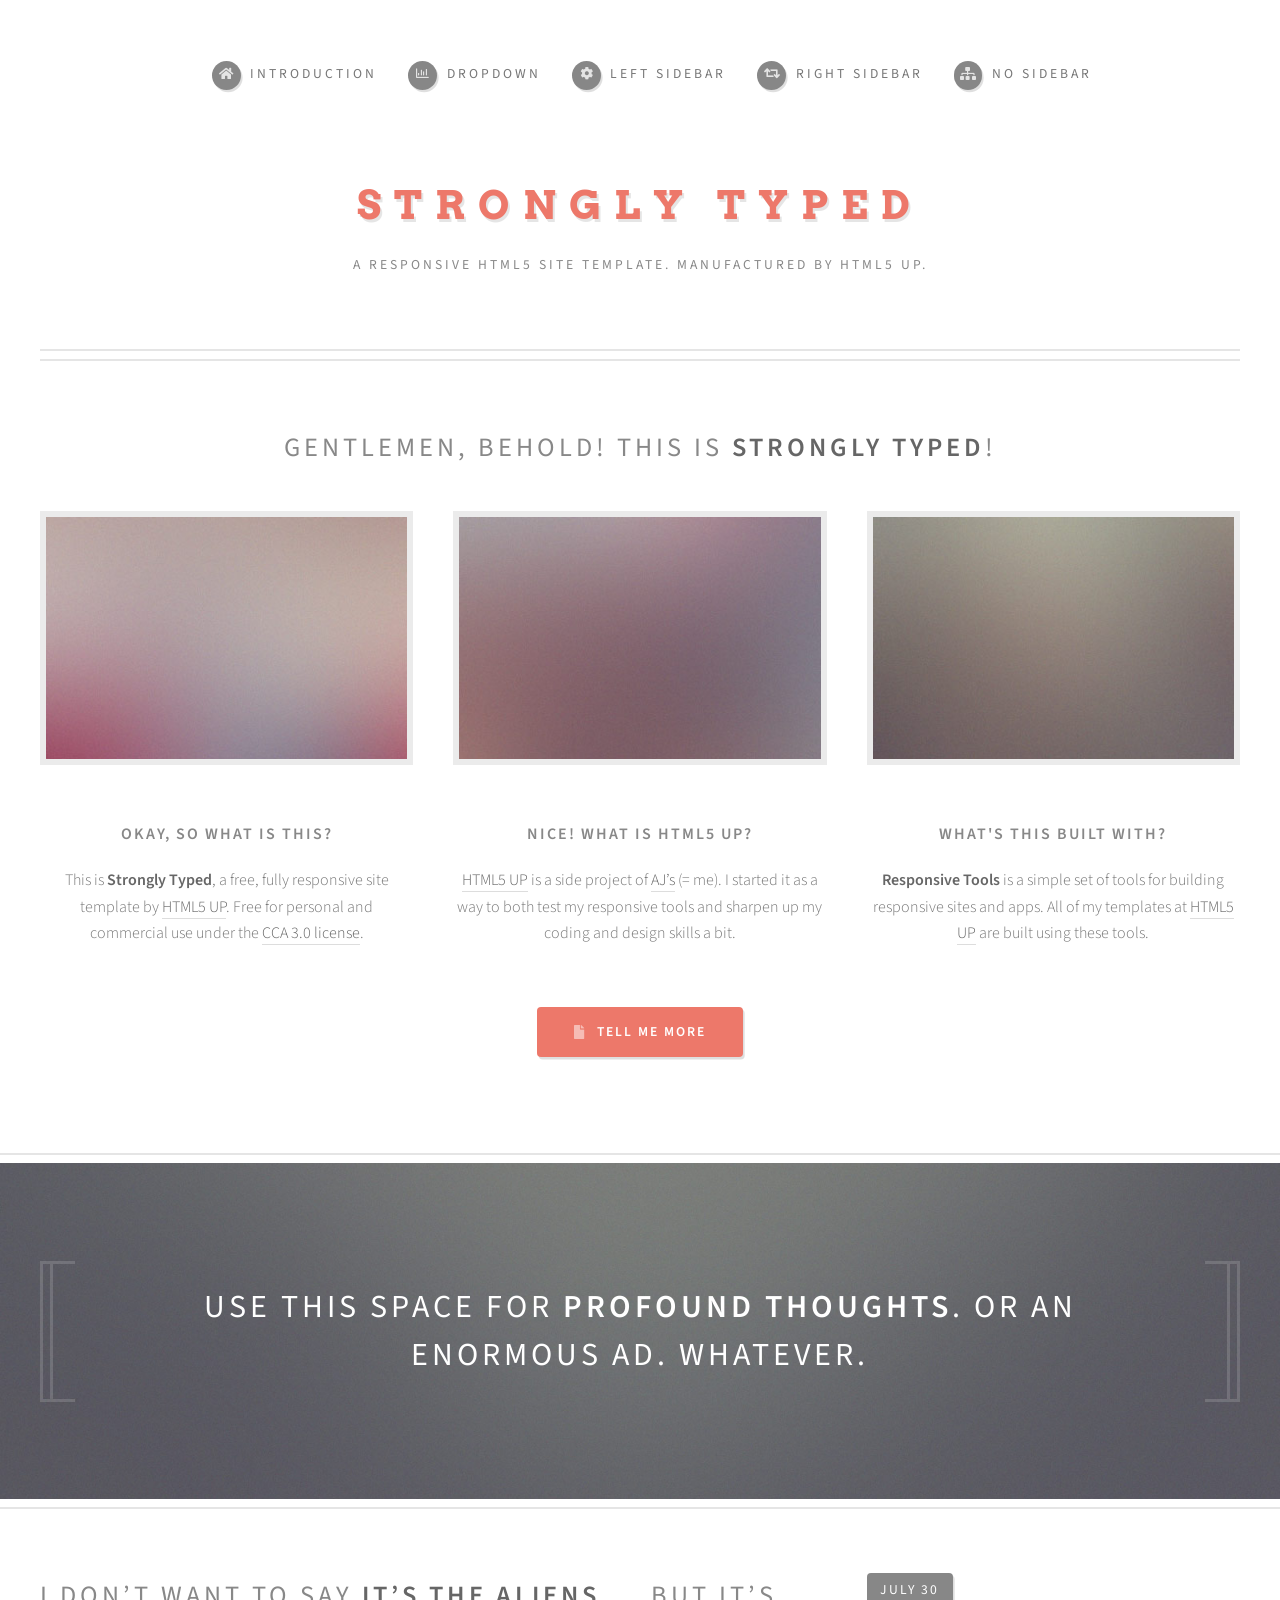
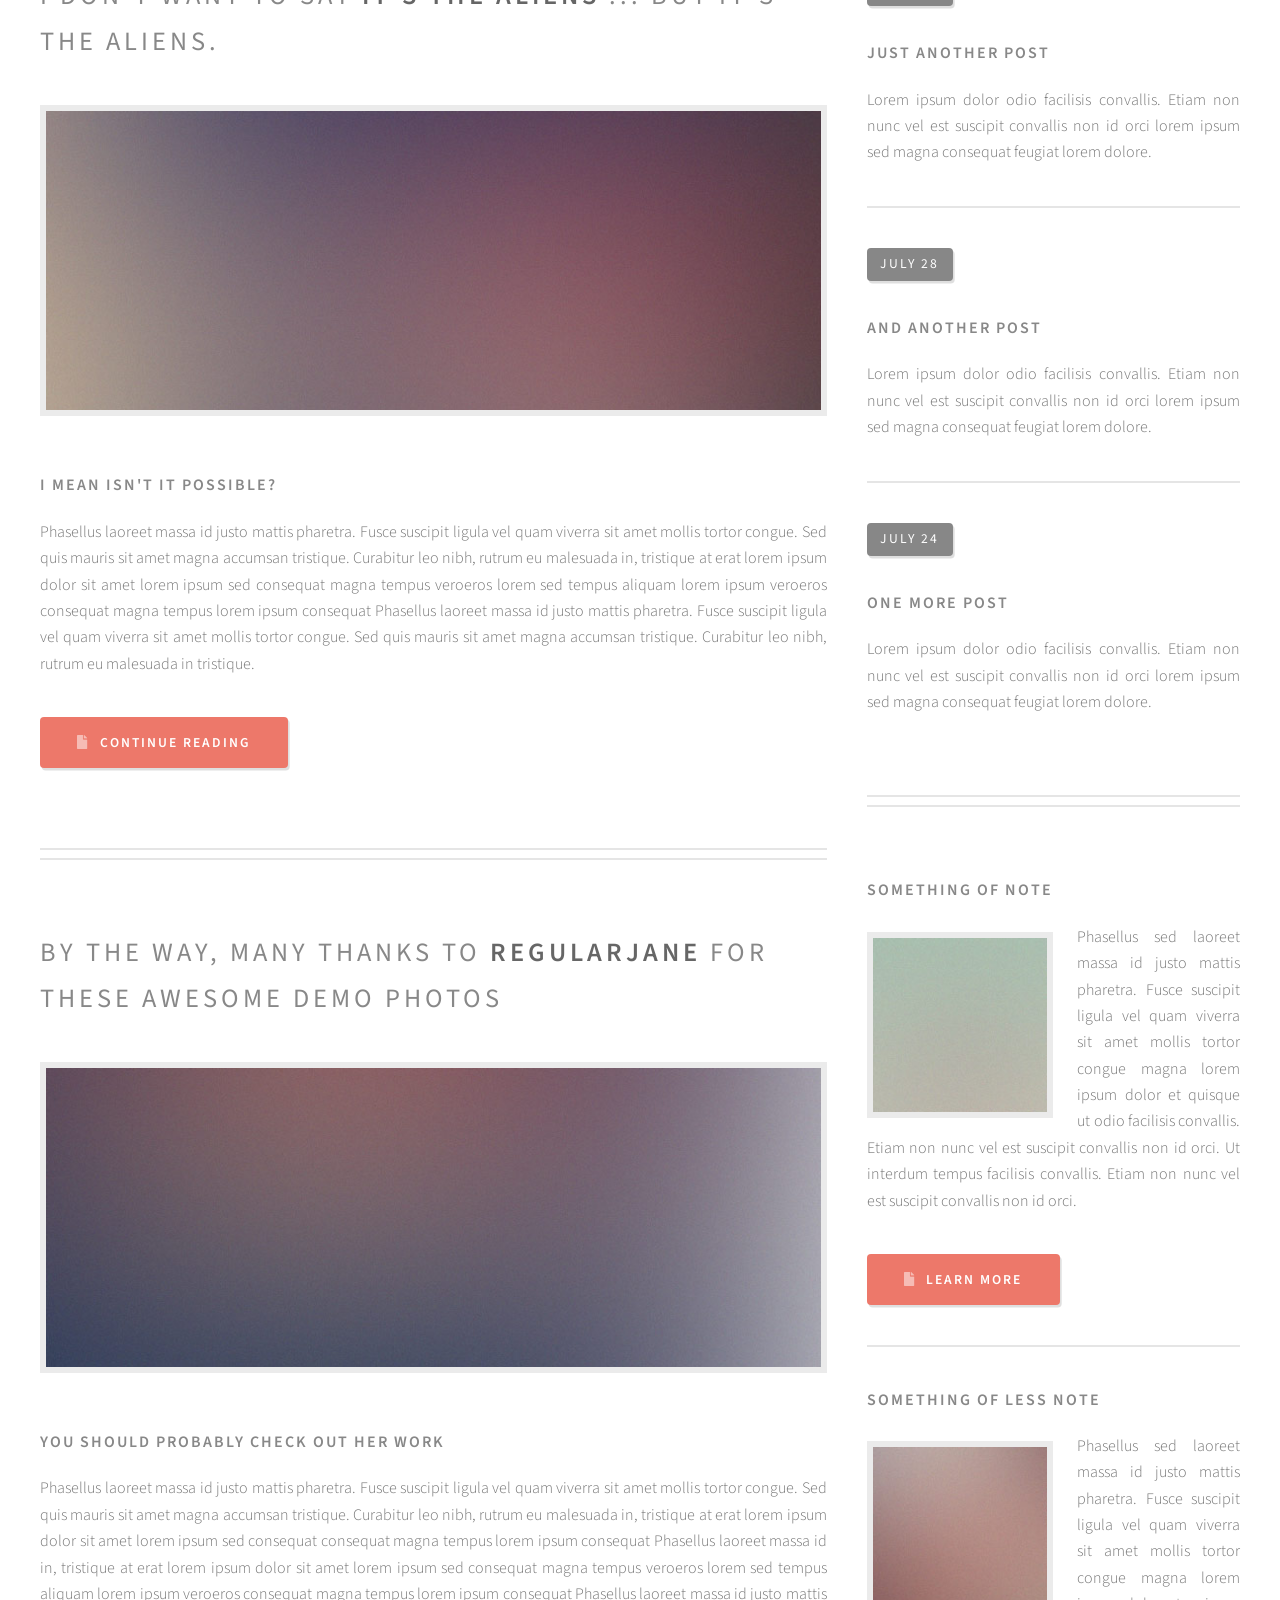
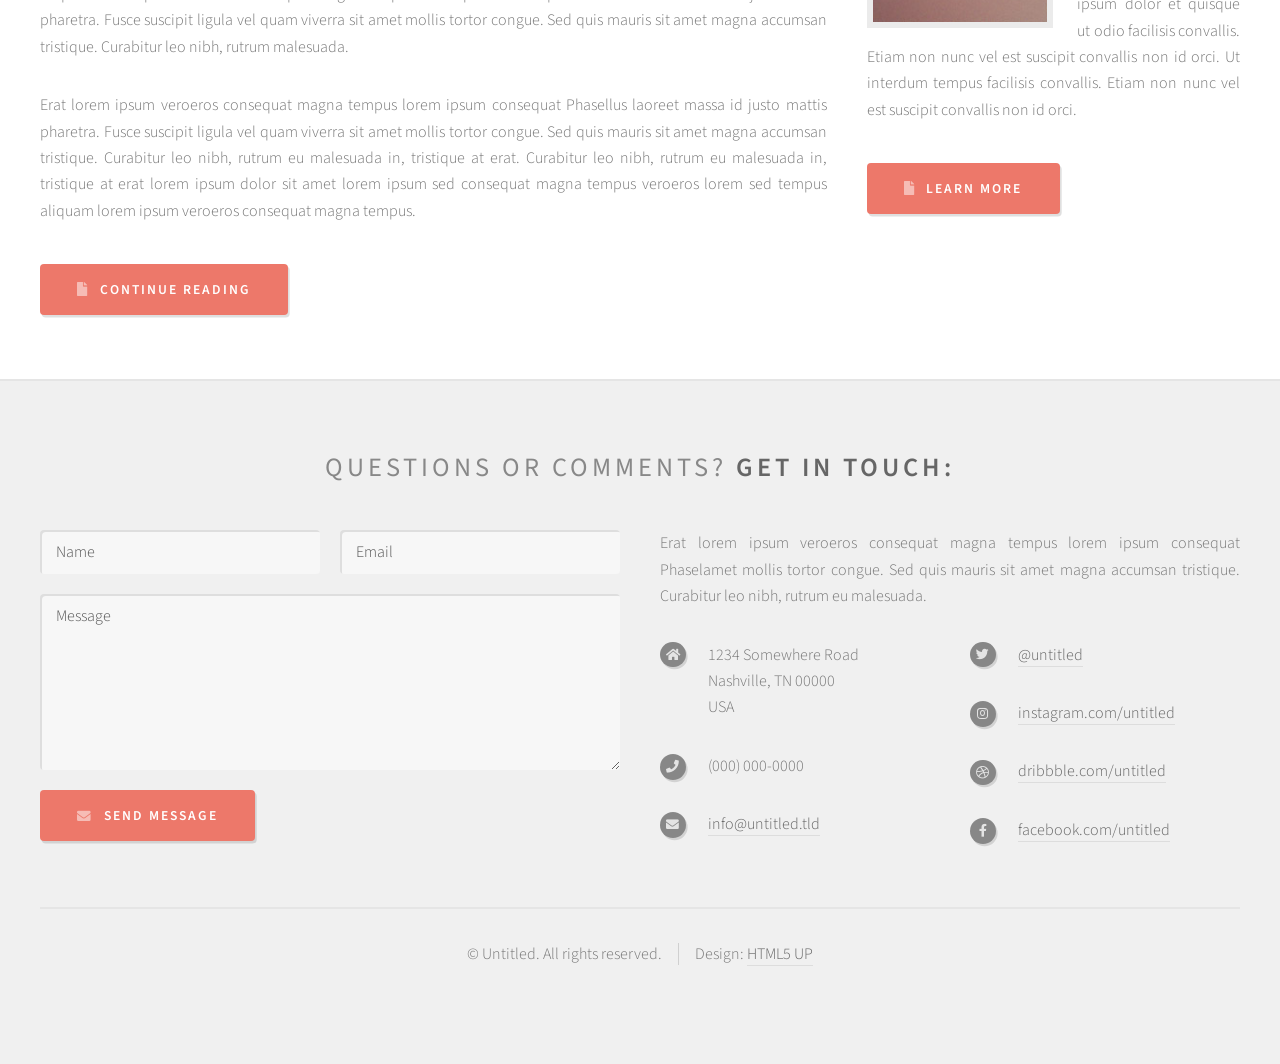
==== PracticeSite3/index.html @ 9305739e "Moved Relevant Files from Strongly Typed Template to Practice Site 3 Folder" ====
<!DOCTYPE HTML>
<!--
	Strongly Typed by HTML5 UP
	html5up.net | @ajlkn
	Free for personal and commercial use under the CCA 3.0 license (html5up.net/license)
-->
<html>
	<head>
		<title>Strongly Typed by HTML5 UP</title>
		<meta charset="utf-8" />
		<meta name="viewport" content="width=device-width, initial-scale=1, user-scalable=no" />
		<link rel="stylesheet" href="assets/css/main.css" />
	</head>
	<body class="homepage is-preload">
		<div id="page-wrapper">

			<!-- Header -->
				<section id="header">
					<div class="container">

						<!-- Logo -->
							<h1 id="logo"><a href="index.html">Strongly Typed</a></h1>
							<p>A responsive HTML5 site template. Manufactured by HTML5 UP.</p>

						<!-- Nav -->
							<nav id="nav">
								<ul>
									<li><a class="icon solid fa-home" href="index.html"><span>Introduction</span></a></li>
									<li>
										<a href="#" class="icon fa-chart-bar"><span>Dropdown</span></a>
										<ul>
											<li><a href="#">Lorem ipsum dolor</a></li>
											<li><a href="#">Magna phasellus</a></li>
											<li><a href="#">Etiam dolore nisl</a></li>
											<li>
												<a href="#">Phasellus consequat</a>
												<ul>
													<li><a href="#">Magna phasellus</a></li>
													<li><a href="#">Etiam dolore nisl</a></li>
													<li><a href="#">Phasellus consequat</a></li>
												</ul>
											</li>
											<li><a href="#">Veroeros feugiat</a></li>
										</ul>
									</li>
									<li><a class="icon solid fa-cog" href="left-sidebar.html"><span>Left Sidebar</span></a></li>
									<li><a class="icon solid fa-retweet" href="right-sidebar.html"><span>Right Sidebar</span></a></li>
									<li><a class="icon solid fa-sitemap" href="no-sidebar.html"><span>No Sidebar</span></a></li>
								</ul>
							</nav>

					</div>
				</section>

			<!-- Features -->
				<section id="features">
					<div class="container">
						<header>
							<h2>Gentlemen, behold! This is <strong>Strongly Typed</strong>!</h2>
						</header>
						<div class="row aln-center">
							<div class="col-4 col-6-medium col-12-small">

								<!-- Feature -->
									<section>
										<a href="#" class="image featured"><img src="images/pic01.jpg" alt="" /></a>
										<header>
											<h3>Okay, so what is this?</h3>
										</header>
										<p>This is <strong>Strongly Typed</strong>, a free, fully responsive site template
										by <a href="http://html5up.net">HTML5 UP</a>. Free for personal and commercial use under the
										<a href="http://html5up.net/license">CCA 3.0 license</a>.</p>
									</section>

							</div>
							<div class="col-4 col-6-medium col-12-small">

								<!-- Feature -->
									<section>
										<a href="#" class="image featured"><img src="images/pic02.jpg" alt="" /></a>
										<header>
											<h3>Nice! What is HTML5 UP?</h3>
										</header>
										<p><a href="http://html5up.net">HTML5 UP</a> is a side project of <a href="http://twitter.com/ajlkn">AJ’s</a> (= me).
										I started it as a way to both test my responsive tools and sharpen up my coding
										and design skills a bit.</p>
									</section>

							</div>
							<div class="col-4 col-6-medium col-12-small">

								<!-- Feature -->
									<section>
										<a href="#" class="image featured"><img src="images/pic03.jpg" alt="" /></a>
										<header>
											<h3>What's this built with?</h3>
										</header>
										<p><strong>Responsive Tools</strong> is a simple set of tools for building responsive
										sites and apps. All of my templates at <a href="http://html5up.net">HTML5 UP</a> are built using these tools.</p>
									</section>

							</div>
							<div class="col-12">
								<ul class="actions">
									<li><a href="#" class="button icon solid fa-file">Tell Me More</a></li>
								</ul>
							</div>
						</div>
					</div>
				</section>

			<!-- Banner -->
				<section id="banner">
					<div class="container">
						<p>Use this space for <strong>profound thoughts</strong>.<br />
						Or an enormous ad. Whatever.</p>
					</div>
				</section>

			<!-- Main -->
				<section id="main">
					<div class="container">
						<div class="row">

							<!-- Content -->
								<div id="content" class="col-8 col-12-medium">

									<!-- Post -->
										<article class="box post">
											<header>
												<h2><a href="#">I don’t want to say <strong>it’s the aliens</strong> ...<br />
												but it’s the aliens.</a></h2>
											</header>
											<a href="#" class="image featured"><img src="images/pic04.jpg" alt="" /></a>
											<h3>I mean isn't it possible?</h3>
											<p>Phasellus laoreet massa id justo mattis pharetra. Fusce suscipit
											ligula vel quam viverra sit amet mollis tortor congue. Sed quis mauris
											sit amet magna accumsan tristique. Curabitur leo nibh, rutrum eu malesuada
											in, tristique at erat lorem ipsum dolor sit amet lorem ipsum sed consequat
											magna tempus veroeros lorem sed tempus aliquam lorem ipsum veroeros
											consequat magna tempus lorem ipsum consequat Phasellus laoreet massa id
											justo mattis pharetra. Fusce suscipit ligula vel quam viverra sit amet
											mollis tortor congue. Sed quis mauris sit amet magna accumsan tristique.
											Curabitur leo nibh, rutrum eu malesuada in tristique.</p>
											<ul class="actions">
												<li><a href="#" class="button icon solid fa-file">Continue Reading</a></li>
											</ul>
										</article>

									<!-- Post -->
										<article class="box post">
											<header>
												<h2><a href="#">By the way, many thanks to <strong>regularjane</strong>
												for these awesome demo photos</a></h2>
											</header>
											<a href="#" class="image featured"><img src="images/pic05.jpg" alt="" /></a>
											<h3>You should probably check out her work</h3>
											<p>Phasellus laoreet massa id justo mattis pharetra. Fusce suscipit
											ligula vel quam viverra sit amet mollis tortor congue. Sed quis mauris
											sit amet magna accumsan tristique. Curabitur leo nibh, rutrum eu malesuada
											in, tristique at erat lorem ipsum dolor sit amet lorem ipsum sed consequat
											consequat magna tempus lorem ipsum consequat Phasellus laoreet massa id
											in, tristique at erat lorem ipsum dolor sit amet lorem ipsum sed consequat
											magna tempus veroeros lorem sed tempus aliquam lorem ipsum veroeros
											consequat magna tempus lorem ipsum consequat Phasellus laoreet massa id
											justo mattis pharetra. Fusce suscipit ligula vel quam viverra sit amet
											mollis tortor congue. Sed quis mauris sit amet magna accumsan tristique.
											Curabitur leo nibh, rutrum malesuada.</p>
											<p>Erat lorem ipsum veroeros consequat magna tempus lorem ipsum consequat
											Phasellus laoreet massa id justo mattis pharetra. Fusce suscipit ligula
											vel quam viverra sit amet mollis tortor congue. Sed quis mauris sit amet
											magna accumsan tristique. Curabitur leo nibh, rutrum eu malesuada in,
											tristique at erat. Curabitur leo nibh, rutrum eu malesuada in, tristique
											at erat lorem ipsum dolor sit amet lorem ipsum sed consequat magna
											tempus veroeros lorem sed tempus aliquam lorem ipsum veroeros consequat
											magna tempus.</p>
											<ul class="actions">
												<li><a href="#" class="button icon solid fa-file">Continue Reading</a></li>
											</ul>
										</article>

								</div>

							<!-- Sidebar -->
								<div id="sidebar" class="col-4 col-12-medium">

									<!-- Excerpts -->
										<section>
											<ul class="divided">
												<li>

													<!-- Excerpt -->
														<article class="box excerpt">
															<header>
																<span class="date">July 30</span>
																<h3><a href="#">Just another post</a></h3>
															</header>
															<p>Lorem ipsum dolor odio facilisis convallis. Etiam non nunc vel est
															suscipit convallis non id orci lorem ipsum sed magna consequat feugiat lorem dolore.</p>
														</article>

												</li>
												<li>

													<!-- Excerpt -->
														<article class="box excerpt">
															<header>
																<span class="date">July 28</span>
																<h3><a href="#">And another post</a></h3>
															</header>
															<p>Lorem ipsum dolor odio facilisis convallis. Etiam non nunc vel est
															suscipit convallis non id orci lorem ipsum sed magna consequat feugiat lorem dolore.</p>
														</article>

												</li>
												<li>

													<!-- Excerpt -->
														<article class="box excerpt">
															<header>
																<span class="date">July 24</span>
																<h3><a href="#">One more post</a></h3>
															</header>
															<p>Lorem ipsum dolor odio facilisis convallis. Etiam non nunc vel est
															suscipit convallis non id orci lorem ipsum sed magna consequat feugiat lorem dolore.</p>
														</article>

												</li>
											</ul>
										</section>

									<!-- Highlights -->
										<section>
											<ul class="divided">
												<li>

													<!-- Highlight -->
														<article class="box highlight">
															<header>
																<h3><a href="#">Something of note</a></h3>
															</header>
															<a href="#" class="image left"><img src="images/pic06.jpg" alt="" /></a>
															<p>Phasellus sed laoreet massa id justo mattis pharetra. Fusce suscipit ligula vel quam
															viverra sit amet mollis tortor congue magna lorem ipsum dolor et quisque ut odio facilisis
															convallis. Etiam non nunc vel est suscipit convallis non id orci. Ut interdum tempus
															facilisis convallis. Etiam non nunc vel est suscipit convallis non id orci.</p>
															<ul class="actions">
																<li><a href="#" class="button icon solid fa-file">Learn More</a></li>
															</ul>
														</article>

												</li>
												<li>

													<!-- Highlight -->
														<article class="box highlight">
															<header>
																<h3><a href="#">Something of less note</a></h3>
															</header>
															<a href="#" class="image left"><img src="images/pic07.jpg" alt="" /></a>
															<p>Phasellus sed laoreet massa id justo mattis pharetra. Fusce suscipit ligula vel quam
															viverra sit amet mollis tortor congue magna lorem ipsum dolor et quisque ut odio facilisis
															convallis. Etiam non nunc vel est suscipit convallis non id orci. Ut interdum tempus
															facilisis convallis. Etiam non nunc vel est suscipit convallis non id orci.</p>
															<ul class="actions">
																<li><a href="#" class="button icon solid fa-file">Learn More</a></li>
															</ul>
														</article>

												</li>
											</ul>
										</section>

								</div>

						</div>
					</div>
				</section>

			<!-- Footer -->
				<section id="footer">
					<div class="container">
						<header>
							<h2>Questions or comments? <strong>Get in touch:</strong></h2>
						</header>
						<div class="row">
							<div class="col-6 col-12-medium">
								<section>
									<form method="post" action="#">
										<div class="row gtr-50">
											<div class="col-6 col-12-small">
												<input name="name" placeholder="Name" type="text" />
											</div>
											<div class="col-6 col-12-small">
												<input name="email" placeholder="Email" type="text" />
											</div>
											<div class="col-12">
												<textarea name="message" placeholder="Message"></textarea>
											</div>
											<div class="col-12">
												<a href="#" class="form-button-submit button icon solid fa-envelope">Send Message</a>
											</div>
										</div>
									</form>
								</section>
							</div>
							<div class="col-6 col-12-medium">
								<section>
									<p>Erat lorem ipsum veroeros consequat magna tempus lorem ipsum consequat Phaselamet
									mollis tortor congue. Sed quis mauris sit amet magna accumsan tristique. Curabitur
									leo nibh, rutrum eu malesuada.</p>
									<div class="row">
										<div class="col-6 col-12-small">
											<ul class="icons">
												<li class="icon solid fa-home">
													1234 Somewhere Road<br />
													Nashville, TN 00000<br />
													USA
												</li>
												<li class="icon solid fa-phone">
													(000) 000-0000
												</li>
												<li class="icon solid fa-envelope">
													<a href="#">info@untitled.tld</a>
												</li>
											</ul>
										</div>
										<div class="col-6 col-12-small">
											<ul class="icons">
												<li class="icon brands fa-twitter">
													<a href="#">@untitled</a>
												</li>
												<li class="icon brands fa-instagram">
													<a href="#">instagram.com/untitled</a>
												</li>
												<li class="icon brands fa-dribbble">
													<a href="#">dribbble.com/untitled</a>
												</li>
												<li class="icon brands fa-facebook-f">
													<a href="#">facebook.com/untitled</a>
												</li>
											</ul>
										</div>
									</div>
								</section>
							</div>
						</div>
					</div>
					<div id="copyright" class="container">
						<ul class="links">
							<li>&copy; Untitled. All rights reserved.</li><li>Design: <a href="http://html5up.net">HTML5 UP</a></li>
						</ul>
					</div>
				</section>

		</div>

		<!-- Scripts -->
			<script src="assets/js/jquery.min.js"></script>
			<script src="assets/js/jquery.dropotron.min.js"></script>
			<script src="assets/js/browser.min.js"></script>
			<script src="assets/js/breakpoints.min.js"></script>
			<script src="assets/js/util.js"></script>
			<script src="assets/js/main.js"></script>

	</body>
</html>
---- PracticeSite3/assets/css/main.css ----
@import url("fontawesome-all.min.css");
@import url("https://fonts.googleapis.com/css?family=Source+Sans+Pro:300,400,600|Arvo:700");

/*
	Strongly Typed by HTML5 UP
	html5up.net | @ajlkn
	Free for personal and commercial use under the CCA 3.0 license (html5up.net/license)
*/

html, body, div, span, applet, object,
iframe, h1, h2, h3, h4, h5, h6, p, blockquote,
pre, a, abbr, acronym, address, big, cite,
code, del, dfn, em, img, ins, kbd, q, s, samp,
small, strike, strong, sub, sup, tt, var, b,
u, i, center, dl, dt, dd, ol, ul, li, fieldset,
form, label, legend, table, caption, tbody,
tfoot, thead, tr, th, td, article, aside,
canvas, details, embed, figure, figcaption,
footer, header, hgroup, menu, nav, output, ruby,
section, summary, time, mark, audio, video {
	margin: 0;
	padding: 0;
	border: 0;
	font-size: 100%;
	font: inherit;
	vertical-align: baseline;}

article, aside, details, figcaption, figure,
footer, header, hgroup, menu, nav, section {
	display: block;}

body {
	line-height: 1;
}

ol, ul {
	list-style: none;
}

blockquote, q {
	quotes: none;
}

	blockquote:before, blockquote:after, q:before, q:after {
		content: '';
		content: none;
	}

table {
	border-collapse: collapse;
	border-spacing: 0;
}

body {
	-webkit-text-size-adjust: none;
}

mark {
	background-color: transparent;
	color: inherit;
}

input::-moz-focus-inner {
	border: 0;
	padding: 0;
}

input, select, textarea {
	-moz-appearance: none;
	-webkit-appearance: none;
	-ms-appearance: none;
	appearance: none;
}

/* Basic */

	html {
		box-sizing: border-box;
	}

	*, *:before, *:after {
		box-sizing: inherit;
	}

	body {
		background: #f0f0f0;
	}

		body.is-preload *, body.is-preload *:before, body.is-preload *:after {
			-moz-animation: none !important;
			-webkit-animation: none !important;
			-ms-animation: none !important;
			animation: none !important;
			-moz-transition: none !important;
			-webkit-transition: none !important;
			-ms-transition: none !important;
			transition: none !important;
		}

	body, input, textarea, select {
		font-family: 'Source Sans Pro';
		font-weight: 300;
		color: #777;
		line-height: 1.65em;
		font-size: 15pt;
	}

	h1, h2, h3, h4, h5, h6 {
		font-weight: 600;
		text-transform: uppercase;
		color: #888;
	}

	h1 a, h2 a, h3 a, h4 a, h5 a, h6 a {
		color: inherit;
		text-decoration: none;
		border: 0;
	}

	h2 {
		font-size: 1.65em;
		font-weight: 400;
		letter-spacing: 4px;
		margin: 0 0 1.5em 0;
		line-height: 1.75em;
	}

	h3 {
		font-size: 1em;
		letter-spacing: 2px;
		margin: 0 0 1.25em 0;
	}

	a {
		-moz-transition: color 0.25s ease-in-out, border-bottom-color 0.25s ease-in-out;
		-webkit-transition: color 0.25s ease-in-out, border-bottom-color 0.25s ease-in-out;
		-ms-transition: color 0.25s ease-in-out, border-bottom-color 0.25s ease-in-out;
		transition: color 0.25s ease-in-out, border-bottom-color 0.25s ease-in-out;
		color: #666;
		text-decoration: none;
		border-bottom: solid 1px #ddd;
	}

		a strong {
			-moz-transition: color 0.25s ease-in-out, border-bottom-color 0.25s ease-in-out;
			-webkit-transition: color 0.25s ease-in-out, border-bottom-color 0.25s ease-in-out;
			-ms-transition: color 0.25s ease-in-out, border-bottom-color 0.25s ease-in-out;
			transition: color 0.25s ease-in-out, border-bottom-color 0.25s ease-in-out;
		}

		a:hover {
			color: #ed786a;
			border-bottom-color: rgba(255, 255, 255, 0);
		}

			a:hover strong {
				color: #ed786a;
			}

	strong, b {
		font-weight: 600;
		color: #666;
	}

	em, i {
		font-style: italic;
	}

	sub {
		position: relative;
		top: 0.5em;
		font-size: 0.8em;
	}

	sup {
		position: relative;
		top: -0.5em;
		font-size: 0.8em;
	}

	hr {
		border: 0;
		border-top: solid 1px #ddd;
	}

	blockquote {
		border-left: solid 0.5em #ddd;
		padding: 1em 0 1em 2em;
		font-style: italic;
	}

	p {
		text-align: justify;
		margin-bottom: 2em;
	}

	ul, ol, dl, table, blockquote {
		margin-bottom: 2em;
	}

	br.clear {
		clear: both;
	}

/* Container */

	.container {
		margin: 0 auto;
		max-width: 100%;
		width: 70em;
	}

		@media screen and (max-width: 1680px) {

			.container {
				width: 68em;
			}

		}

		@media screen and (max-width: 1280px) {

			.container {
				width: calc(100% - 80px);
			}

		}

		@media screen and (max-width: 980px) {

			.container {
				width: calc(100% - 100px);
			}

		}

		@media screen and (max-width: 736px) {

			.container {
				width: calc(100% - 40px);
			}

		}

/* Row */

	.row {
		display: flex;
		flex-wrap: wrap;
		box-sizing: border-box;
		align-items: stretch;
	}

		.row > * {
			box-sizing: border-box;
		}

		.row.gtr-uniform > * > :last-child {
			margin-bottom: 0;
		}

		.row.aln-left {
			justify-content: flex-start;
		}

		.row.aln-center {
			justify-content: center;
		}

		.row.aln-right {
			justify-content: flex-end;
		}

		.row.aln-top {
			align-items: flex-start;
		}

		.row.aln-middle {
			align-items: center;
		}

		.row.aln-bottom {
			align-items: flex-end;
		}

		.row > .imp {
			order: -1;
		}

		.row > .col-1 {
			width: 8.33333%;
		}

		.row > .off-1 {
			margin-left: 8.33333%;
		}

		.row > .col-2 {
			width: 16.66667%;
		}

		.row > .off-2 {
			margin-left: 16.66667%;
		}

		.row > .col-3 {
			width: 25%;
		}

		.row > .off-3 {
			margin-left: 25%;
		}

		.row > .col-4 {
			width: 33.33333%;
		}

		.row > .off-4 {
			margin-left: 33.33333%;
		}

		.row > .col-5 {
			width: 41.66667%;
		}

		.row > .off-5 {
			margin-left: 41.66667%;
		}

		.row > .col-6 {
			width: 50%;
		}

		.row > .off-6 {
			margin-left: 50%;
		}

		.row > .col-7 {
			width: 58.33333%;
		}

		.row > .off-7 {
			margin-left: 58.33333%;
		}

		.row > .col-8 {
			width: 66.66667%;
		}

		.row > .off-8 {
			margin-left: 66.66667%;
		}

		.row > .col-9 {
			width: 75%;
		}

		.row > .off-9 {
			margin-left: 75%;
		}

		.row > .col-10 {
			width: 83.33333%;
		}

		.row > .off-10 {
			margin-left: 83.33333%;
		}

		.row > .col-11 {
			width: 91.66667%;
		}

		.row > .off-11 {
			margin-left: 91.66667%;
		}

		.row > .col-12 {
			width: 100%;
		}

		.row > .off-12 {
			margin-left: 100%;
		}

		.row.gtr-0 {
			margin-top: 0px;
			margin-left: 0px;
		}

			.row.gtr-0 > * {
				padding: 0px 0 0 0px;
			}

			.row.gtr-0.gtr-uniform {
				margin-top: 0px;
			}

				.row.gtr-0.gtr-uniform > * {
					padding-top: 0px;
				}

		.row.gtr-25 {
			margin-top: -12.5px;
			margin-left: -12.5px;
		}

			.row.gtr-25 > * {
				padding: 12.5px 0 0 12.5px;
			}

			.row.gtr-25.gtr-uniform {
				margin-top: -12.5px;
			}

				.row.gtr-25.gtr-uniform > * {
					padding-top: 12.5px;
				}

		.row.gtr-50 {
			margin-top: -25px;
			margin-left: -25px;
		}

			.row.gtr-50 > * {
				padding: 25px 0 0 25px;
			}

			.row.gtr-50.gtr-uniform {
				margin-top: -25px;
			}

				.row.gtr-50.gtr-uniform > * {
					padding-top: 25px;
				}

		.row {
			margin-top: -50px;
			margin-left: -50px;
		}

			.row > * {
				padding: 50px 0 0 50px;
			}

			.row.gtr-uniform {
				margin-top: -50px;
			}

				.row.gtr-uniform > * {
					padding-top: 50px;
				}

		.row.gtr-150 {
			margin-top: -75px;
			margin-left: -75px;
		}

			.row.gtr-150 > * {
				padding: 75px 0 0 75px;
			}

			.row.gtr-150.gtr-uniform {
				margin-top: -75px;
			}

				.row.gtr-150.gtr-uniform > * {
					padding-top: 75px;
				}

		.row.gtr-200 {
			margin-top: -100px;
			margin-left: -100px;
		}

			.row.gtr-200 > * {
				padding: 100px 0 0 100px;
			}

			.row.gtr-200.gtr-uniform {
				margin-top: -100px;
			}

				.row.gtr-200.gtr-uniform > * {
					padding-top: 100px;
				}

		@media screen and (max-width: 1680px) {

			.row {
				display: flex;
				flex-wrap: wrap;
				box-sizing: border-box;
				align-items: stretch;
			}

				.row > * {
					box-sizing: border-box;
				}

				.row.gtr-uniform > * > :last-child {
					margin-bottom: 0;
				}

				.row.aln-left {
					justify-content: flex-start;
				}

				.row.aln-center {
					justify-content: center;
				}

				.row.aln-right {
					justify-content: flex-end;
				}

				.row.aln-top {
					align-items: flex-start;
				}

				.row.aln-middle {
					align-items: center;
				}

				.row.aln-bottom {
					align-items: flex-end;
				}

				.row > .imp-xlarge {
					order: -1;
				}

				.row > .col-1-xlarge {
					width: 8.33333%;
				}

				.row > .off-1-xlarge {
					margin-left: 8.33333%;
				}

				.row > .col-2-xlarge {
					width: 16.66667%;
				}

				.row > .off-2-xlarge {
					margin-left: 16.66667%;
				}

				.row > .col-3-xlarge {
					width: 25%;
				}

				.row > .off-3-xlarge {
					margin-left: 25%;
				}

				.row > .col-4-xlarge {
					width: 33.33333%;
				}

				.row > .off-4-xlarge {
					margin-left: 33.33333%;
				}

				.row > .col-5-xlarge {
					width: 41.66667%;
				}

				.row > .off-5-xlarge {
					margin-left: 41.66667%;
				}

				.row > .col-6-xlarge {
					width: 50%;
				}

				.row > .off-6-xlarge {
					margin-left: 50%;
				}

				.row > .col-7-xlarge {
					width: 58.33333%;
				}

				.row > .off-7-xlarge {
					margin-left: 58.33333%;
				}

				.row > .col-8-xlarge {
					width: 66.66667%;
				}

				.row > .off-8-xlarge {
					margin-left: 66.66667%;
				}

				.row > .col-9-xlarge {
					width: 75%;
				}

				.row > .off-9-xlarge {
					margin-left: 75%;
				}

				.row > .col-10-xlarge {
					width: 83.33333%;
				}

				.row > .off-10-xlarge {
					margin-left: 83.33333%;
				}

				.row > .col-11-xlarge {
					width: 91.66667%;
				}

				.row > .off-11-xlarge {
					margin-left: 91.66667%;
				}

				.row > .col-12-xlarge {
					width: 100%;
				}

				.row > .off-12-xlarge {
					margin-left: 100%;
				}

				.row.gtr-0 {
					margin-top: 0px;
					margin-left: 0px;
				}

					.row.gtr-0 > * {
						padding: 0px 0 0 0px;
					}

					.row.gtr-0.gtr-uniform {
						margin-top: 0px;
					}

						.row.gtr-0.gtr-uniform > * {
							padding-top: 0px;
						}

				.row.gtr-25 {
					margin-top: -12.5px;
					margin-left: -12.5px;
				}

					.row.gtr-25 > * {
						padding: 12.5px 0 0 12.5px;
					}

					.row.gtr-25.gtr-uniform {
						margin-top: -12.5px;
					}

						.row.gtr-25.gtr-uniform > * {
							padding-top: 12.5px;
						}

				.row.gtr-50 {
					margin-top: -25px;
					margin-left: -25px;
				}

					.row.gtr-50 > * {
						padding: 25px 0 0 25px;
					}

					.row.gtr-50.gtr-uniform {
						margin-top: -25px;
					}

						.row.gtr-50.gtr-uniform > * {
							padding-top: 25px;
						}

				.row {
					margin-top: -50px;
					margin-left: -50px;
				}

					.row > * {
						padding: 50px 0 0 50px;
					}

					.row.gtr-uniform {
						margin-top: -50px;
					}

						.row.gtr-uniform > * {
							padding-top: 50px;
						}

				.row.gtr-150 {
					margin-top: -75px;
					margin-left: -75px;
				}

					.row.gtr-150 > * {
						padding: 75px 0 0 75px;
					}

					.row.gtr-150.gtr-uniform {
						margin-top: -75px;
					}

						.row.gtr-150.gtr-uniform > * {
							padding-top: 75px;
						}

				.row.gtr-200 {
					margin-top: -100px;
					margin-left: -100px;
				}

					.row.gtr-200 > * {
						padding: 100px 0 0 100px;
					}

					.row.gtr-200.gtr-uniform {
						margin-top: -100px;
					}

						.row.gtr-200.gtr-uniform > * {
							padding-top: 100px;
						}

		}

		@media screen and (max-width: 1280px) {

			.row {
				display: flex;
				flex-wrap: wrap;
				box-sizing: border-box;
				align-items: stretch;
			}

				.row > * {
					box-sizing: border-box;
				}

				.row.gtr-uniform > * > :last-child {
					margin-bottom: 0;
				}

				.row.aln-left {
					justify-content: flex-start;
				}

				.row.aln-center {
					justify-content: center;
				}

				.row.aln-right {
					justify-content: flex-end;
				}

				.row.aln-top {
					align-items: flex-start;
				}

				.row.aln-middle {
					align-items: center;
				}

				.row.aln-bottom {
					align-items: flex-end;
				}

				.row > .imp-large {
					order: -1;
				}

				.row > .col-1-large {
					width: 8.33333%;
				}

				.row > .off-1-large {
					margin-left: 8.33333%;
				}

				.row > .col-2-large {
					width: 16.66667%;
				}

				.row > .off-2-large {
					margin-left: 16.66667%;
				}

				.row > .col-3-large {
					width: 25%;
				}

				.row > .off-3-large {
					margin-left: 25%;
				}

				.row > .col-4-large {
					width: 33.33333%;
				}

				.row > .off-4-large {
					margin-left: 33.33333%;
				}

				.row > .col-5-large {
					width: 41.66667%;
				}

				.row > .off-5-large {
					margin-left: 41.66667%;
				}

				.row > .col-6-large {
					width: 50%;
				}

				.row > .off-6-large {
					margin-left: 50%;
				}

				.row > .col-7-large {
					width: 58.33333%;
				}

				.row > .off-7-large {
					margin-left: 58.33333%;
				}

				.row > .col-8-large {
					width: 66.66667%;
				}

				.row > .off-8-large {
					margin-left: 66.66667%;
				}

				.row > .col-9-large {
					width: 75%;
				}

				.row > .off-9-large {
					margin-left: 75%;
				}

				.row > .col-10-large {
					width: 83.33333%;
				}

				.row > .off-10-large {
					margin-left: 83.33333%;
				}

				.row > .col-11-large {
					width: 91.66667%;
				}

				.row > .off-11-large {
					margin-left: 91.66667%;
				}

				.row > .col-12-large {
					width: 100%;
				}

				.row > .off-12-large {
					margin-left: 100%;
				}

				.row.gtr-0 {
					margin-top: 0px;
					margin-left: 0px;
				}

					.row.gtr-0 > * {
						padding: 0px 0 0 0px;
					}

					.row.gtr-0.gtr-uniform {
						margin-top: 0px;
					}

						.row.gtr-0.gtr-uniform > * {
							padding-top: 0px;
						}

				.row.gtr-25 {
					margin-top: -10px;
					margin-left: -10px;
				}

					.row.gtr-25 > * {
						padding: 10px 0 0 10px;
					}

					.row.gtr-25.gtr-uniform {
						margin-top: -10px;
					}

						.row.gtr-25.gtr-uniform > * {
							padding-top: 10px;
						}

				.row.gtr-50 {
					margin-top: -20px;
					margin-left: -20px;
				}

					.row.gtr-50 > * {
						padding: 20px 0 0 20px;
					}

					.row.gtr-50.gtr-uniform {
						margin-top: -20px;
					}

						.row.gtr-50.gtr-uniform > * {
							padding-top: 20px;
						}

				.row {
					margin-top: -40px;
					margin-left: -40px;
				}

					.row > * {
						padding: 40px 0 0 40px;
					}

					.row.gtr-uniform {
						margin-top: -40px;
					}

						.row.gtr-uniform > * {
							padding-top: 40px;
						}

				.row.gtr-150 {
					margin-top: -60px;
					margin-left: -60px;
				}

					.row.gtr-150 > * {
						padding: 60px 0 0 60px;
					}

					.row.gtr-150.gtr-uniform {
						margin-top: -60px;
					}

						.row.gtr-150.gtr-uniform > * {
							padding-top: 60px;
						}

				.row.gtr-200 {
					margin-top: -80px;
					margin-left: -80px;
				}

					.row.gtr-200 > * {
						padding: 80px 0 0 80px;
					}

					.row.gtr-200.gtr-uniform {
						margin-top: -80px;
					}

						.row.gtr-200.gtr-uniform > * {
							padding-top: 80px;
						}

		}

		@media screen and (max-width: 980px) {

			.row {
				display: flex;
				flex-wrap: wrap;
				box-sizing: border-box;
				align-items: stretch;
			}

				.row > * {
					box-sizing: border-box;
				}

				.row.gtr-uniform > * > :last-child {
					margin-bottom: 0;
				}

				.row.aln-left {
					justify-content: flex-start;
				}

				.row.aln-center {
					justify-content: center;
				}

				.row.aln-right {
					justify-content: flex-end;
				}

				.row.aln-top {
					align-items: flex-start;
				}

				.row.aln-middle {
					align-items: center;
				}

				.row.aln-bottom {
					align-items: flex-end;
				}

				.row > .imp-medium {
					order: -1;
				}

				.row > .col-1-medium {
					width: 8.33333%;
				}

				.row > .off-1-medium {
					margin-left: 8.33333%;
				}

				.row > .col-2-medium {
					width: 16.66667%;
				}

				.row > .off-2-medium {
					margin-left: 16.66667%;
				}

				.row > .col-3-medium {
					width: 25%;
				}

				.row > .off-3-medium {
					margin-left: 25%;
				}

				.row > .col-4-medium {
					width: 33.33333%;
				}

				.row > .off-4-medium {
					margin-left: 33.33333%;
				}

				.row > .col-5-medium {
					width: 41.66667%;
				}

				.row > .off-5-medium {
					margin-left: 41.66667%;
				}

				.row > .col-6-medium {
					width: 50%;
				}

				.row > .off-6-medium {
					margin-left: 50%;
				}

				.row > .col-7-medium {
					width: 58.33333%;
				}

				.row > .off-7-medium {
					margin-left: 58.33333%;
				}

				.row > .col-8-medium {
					width: 66.66667%;
				}

				.row > .off-8-medium {
					margin-left: 66.66667%;
				}

				.row > .col-9-medium {
					width: 75%;
				}

				.row > .off-9-medium {
					margin-left: 75%;
				}

				.row > .col-10-medium {
					width: 83.33333%;
				}

				.row > .off-10-medium {
					margin-left: 83.33333%;
				}

				.row > .col-11-medium {
					width: 91.66667%;
				}

				.row > .off-11-medium {
					margin-left: 91.66667%;
				}

				.row > .col-12-medium {
					width: 100%;
				}

				.row > .off-12-medium {
					margin-left: 100%;
				}

				.row.gtr-0 {
					margin-top: 0px;
					margin-left: 0px;
				}

					.row.gtr-0 > * {
						padding: 0px 0 0 0px;
					}

					.row.gtr-0.gtr-uniform {
						margin-top: 0px;
					}

						.row.gtr-0.gtr-uniform > * {
							padding-top: 0px;
						}

				.row.gtr-25 {
					margin-top: -12.5px;
					margin-left: -12.5px;
				}

					.row.gtr-25 > * {
						padding: 12.5px 0 0 12.5px;
					}

					.row.gtr-25.gtr-uniform {
						margin-top: -12.5px;
					}

						.row.gtr-25.gtr-uniform > * {
							padding-top: 12.5px;
						}

				.row.gtr-50 {
					margin-top: -25px;
					margin-left: -25px;
				}

					.row.gtr-50 > * {
						padding: 25px 0 0 25px;
					}

					.row.gtr-50.gtr-uniform {
						margin-top: -25px;
					}

						.row.gtr-50.gtr-uniform > * {
							padding-top: 25px;
						}

				.row {
					margin-top: -50px;
					margin-left: -50px;
				}

					.row > * {
						padding: 50px 0 0 50px;
					}

					.row.gtr-uniform {
						margin-top: -50px;
					}

						.row.gtr-uniform > * {
							padding-top: 50px;
						}

				.row.gtr-150 {
					margin-top: -75px;
					margin-left: -75px;
				}

					.row.gtr-150 > * {
						padding: 75px 0 0 75px;
					}

					.row.gtr-150.gtr-uniform {
						margin-top: -75px;
					}

						.row.gtr-150.gtr-uniform > * {
							padding-top: 75px;
						}

				.row.gtr-200 {
					margin-top: -100px;
					margin-left: -100px;
				}

					.row.gtr-200 > * {
						padding: 100px 0 0 100px;
					}

					.row.gtr-200.gtr-uniform {
						margin-top: -100px;
					}

						.row.gtr-200.gtr-uniform > * {
							padding-top: 100px;
						}

		}

		@media screen and (max-width: 736px) {

			.row {
				display: flex;
				flex-wrap: wrap;
				box-sizing: border-box;
				align-items: stretch;
			}

				.row > * {
					box-sizing: border-box;
				}

				.row.gtr-uniform > * > :last-child {
					margin-bottom: 0;
				}

				.row.aln-left {
					justify-content: flex-start;
				}

				.row.aln-center {
					justify-content: center;
				}

				.row.aln-right {
					justify-content: flex-end;
				}

				.row.aln-top {
					align-items: flex-start;
				}

				.row.aln-middle {
					align-items: center;
				}

				.row.aln-bottom {
					align-items: flex-end;
				}

				.row > .imp-small {
					order: -1;
				}

				.row > .col-1-small {
					width: 8.33333%;
				}

				.row > .off-1-small {
					margin-left: 8.33333%;
				}

				.row > .col-2-small {
					width: 16.66667%;
				}

				.row > .off-2-small {
					margin-left: 16.66667%;
				}

				.row > .col-3-small {
					width: 25%;
				}

				.row > .off-3-small {
					margin-left: 25%;
				}

				.row > .col-4-small {
					width: 33.33333%;
				}

				.row > .off-4-small {
					margin-left: 33.33333%;
				}

				.row > .col-5-small {
					width: 41.66667%;
				}

				.row > .off-5-small {
					margin-left: 41.66667%;
				}

				.row > .col-6-small {
					width: 50%;
				}

				.row > .off-6-small {
					margin-left: 50%;
				}

				.row > .col-7-small {
					width: 58.33333%;
				}

				.row > .off-7-small {
					margin-left: 58.33333%;
				}

				.row > .col-8-small {
					width: 66.66667%;
				}

				.row > .off-8-small {
					margin-left: 66.66667%;
				}

				.row > .col-9-small {
					width: 75%;
				}

				.row > .off-9-small {
					margin-left: 75%;
				}

				.row > .col-10-small {
					width: 83.33333%;
				}

				.row > .off-10-small {
					margin-left: 83.33333%;
				}

				.row > .col-11-small {
					width: 91.66667%;
				}

				.row > .off-11-small {
					margin-left: 91.66667%;
				}

				.row > .col-12-small {
					width: 100%;
				}

				.row > .off-12-small {
					margin-left: 100%;
				}

				.row.gtr-0 {
					margin-top: 0px;
					margin-left: 0px;
				}

					.row.gtr-0 > * {
						padding: 0px 0 0 0px;
					}

					.row.gtr-0.gtr-uniform {
						margin-top: 0px;
					}

						.row.gtr-0.gtr-uniform > * {
							padding-top: 0px;
						}

				.row.gtr-25 {
					margin-top: -7.5px;
					margin-left: -7.5px;
				}

					.row.gtr-25 > * {
						padding: 7.5px 0 0 7.5px;
					}

					.row.gtr-25.gtr-uniform {
						margin-top: -7.5px;
					}

						.row.gtr-25.gtr-uniform > * {
							padding-top: 7.5px;
						}

				.row.gtr-50 {
					margin-top: -15px;
					margin-left: -15px;
				}

					.row.gtr-50 > * {
						padding: 15px 0 0 15px;
					}

					.row.gtr-50.gtr-uniform {
						margin-top: -15px;
					}

						.row.gtr-50.gtr-uniform > * {
							padding-top: 15px;
						}

				.row {
					margin-top: -30px;
					margin-left: -30px;
				}

					.row > * {
						padding: 30px 0 0 30px;
					}

					.row.gtr-uniform {
						margin-top: -30px;
					}

						.row.gtr-uniform > * {
							padding-top: 30px;
						}

				.row.gtr-150 {
					margin-top: -45px;
					margin-left: -45px;
				}

					.row.gtr-150 > * {
						padding: 45px 0 0 45px;
					}

					.row.gtr-150.gtr-uniform {
						margin-top: -45px;
					}

						.row.gtr-150.gtr-uniform > * {
							padding-top: 45px;
						}

				.row.gtr-200 {
					margin-top: -60px;
					margin-left: -60px;
				}

					.row.gtr-200 > * {
						padding: 60px 0 0 60px;
					}

					.row.gtr-200.gtr-uniform {
						margin-top: -60px;
					}

						.row.gtr-200.gtr-uniform > * {
							padding-top: 60px;
						}

		}

/* Sections/Article */

	section, article {
		margin-bottom: 3em;
	}

	section > :last-child,
	article > :last-child,
	section:last-child,
	article:last-child {
		margin-bottom: 0;
	}

/* Image */

	.image {
		-moz-transition: opacity 0.25s ease-in-out;
		-webkit-transition: opacity 0.25s ease-in-out;
		-ms-transition: opacity 0.25s ease-in-out;
		transition: opacity 0.25s ease-in-out;
		display: inline-block;
		border: solid 6px #ebebeb !important;
	}

		.image:hover {
			opacity: 0.9;
		}

		.image img {
			display: block;
			width: 100%;
		}

		.image.fit {
			display: block;
			width: 100%;
		}

		.image.featured {
			display: block;
			width: 100%;
			margin: 0 0 3.5em 0;
		}

		.image.left {
			float: left;
			margin: 0 1.5em 1.5em 0;
			position: relative;
			top: 0.5em;
		}

		.image.centered {
			display: block;
			margin: 0 0 2em 0;
		}

			.image.centered img {
				margin: 0 auto;
				width: auto;
			}

/* List */

	ul {
		list-style: disc;
		padding-left: 1em;
	}

		ul li {
			padding-left: 0.5em;
			margin: 0.75em 0 0.75em 0;
		}

			ul li:first-child {
				margin-top: 0;
			}

	ol {
		list-style: decimal;
		padding-left: 1em;
	}

		ol li {
			padding-left: 0.5em;
			margin: 0.75em 0 0.75em 0;
		}

			ol li:first-child {
				margin-top: 0;
			}

/* Links */

	ul.links {
		list-style: none;
		padding-left: 0;
	}

		ul.links li {
			display: inline;
			border-left: solid 1px #d0d0d0;
			padding-left: 1em;
			margin: 0 0 0 1em;
		}

			ul.links li:first-child {
				margin-left: 0;
				padding-left: 0;
				border-left: 0;
			}

/* Actions */

	ul.actions {
		margin-top: 2.5em;
		clear: both;
		list-style: none;
		padding-left: 0;
	}

		ul.actions li {
			padding-left: 0;
			display: inline-block;
			margin: 0 0 0 1em;
		}

			ul.actions li:first-child {
				margin-left: 0;
			}

/* Divided */

	ul.divided {
		list-style: none;
		padding-left: 0;
	}

		ul.divided li {
			border-top: solid 2px #e5e5e5;
			padding-left: 0;
			margin: 2.5em 0 0 0;
			padding: 2.5em 0 0 0;
		}

			ul.divided li:first-child {
				border-top: 0;
				margin-top: 0;
				padding-top: 0;
			}

/* Icons */

	ul.icons {
		list-style: none;
		padding-left: 0;
	}

		ul.icons > li {
			position: relative;
			padding: 2em 0 0 3em;
			margin: 0;
		}

			ul.icons > li:before {
				position: absolute;
				left: 0;
				top: 2.6em;
				display: block;
				font-size: 0.8em;
				background: #878787;
				color: #e4e4e4;
				width: 2em;
				height: 2em;
				border-radius: 2em;
				line-height: 2em;
				text-align: center;
				box-shadow: 0.125em 0.175em 0 0 rgba(0, 0, 0, 0.125);
			}

			ul.icons > li:first-child {
				padding-top: 0;
			}

				ul.icons > li:first-child:before {
					top: 0;
				}

/* Form */

	form label {
		font-weight: 600;
		text-transform: uppercase;
		color: #888;
		display: block;
		margin: 0 0 1em 0;
	}

	form input[type="text"],
	form input[type="email"],
	form input[type="password"],
	form select,
	form textarea {
		-moz-transition: background-color 0.25s ease-in-out;
		-webkit-transition: background-color 0.25s ease-in-out;
		-ms-transition: background-color 0.25s ease-in-out;
		transition: background-color 0.25s ease-in-out;
		-webkit-appearance: none;
		display: block;
		border: 0;
		background: #e8e8e8;
		width: 100%;
		box-shadow: inset 2px 2px 0px 0px rgba(0, 0, 0, 0.1);
		border-radius: 4px;
		line-height: 1.25em;
		padding: 0.75em 1em 0.75em 1em;
	}

		form input[type="text"]:focus,
		form input[type="email"]:focus,
		form input[type="password"]:focus,
		form select:focus,
		form textarea:focus {
			background: #f0f0f0;
		}

	form textarea {
		min-height: 11em;
	}

	form ::-webkit-input-placeholder {
		color: #555 !important;
		line-height: 1.35em;
	}

	form :-moz-placeholder {
		color: #555 !important;
	}

	form ::-moz-placeholder {
		color: #555 !important;
	}

	form :-ms-input-placeholder {
		color: #555 !important;
	}

	form ::-moz-focus-inner {
		border: 0;
	}

/* Table */

	table {
		width: 100%;
	}

		table tbody tr {
			border-top: solid 1px #E5E5E5;
		}

			table tbody tr:first-child {
				border-top: 0;
			}

		table td {
			padding: 0.75em 1em 0.75em 1em;
		}

		table th {
			text-align: left;
			font-weight: bold;
			padding: 0.75em 1em 0.75em 1em;
		}

		table thead {
			background: #878787;
			color: #fff;
			font-weight: 400;
			text-transform: uppercase;
			border: 0;
			box-shadow: 0.125em 0.175em 0 0 rgba(0, 0, 0, 0.125);
			font-size: 0.85em;
			letter-spacing: 2px;
		}

		table tfoot {
			background: #F0F0F0;
			border-top: solid 2px #E5E5E5;
		}

/* Button */

	input[type="button"],
	input[type="submit"],
	input[type="reset"],
	button,
	.button {
		-moz-transition: all 0.25s ease-in-out;
		-webkit-transition: all 0.25s ease-in-out;
		-ms-transition: all 0.25s ease-in-out;
		transition: all 0.25s ease-in-out;
		-webkit-appearance: none;
		position: relative;
		display: inline-block;
		background: #ed786a;
		color: #fff !important;
		text-transform: uppercase;
		border-radius: 4px;
		border: 0;
		outline: 0;
		font-size: 1em;
		box-shadow: 0.125em 0.175em 0 0 rgba(0, 0, 0, 0.125);
		font-weight: 600;
		text-align: center;
		font-size: 0.85em;
		letter-spacing: 2px;
		padding: 0.85em 2.75em 0.85em 2.75em;
	}

		input[type="button"].icon:before,
		input[type="submit"].icon:before,
		input[type="reset"].icon:before,
		button.icon:before,
		.button.icon:before {
			position: relative;
			padding-right: 0.75em;
			opacity: 0.5;
			top: 0.05em;
		}

		input[type="button"]:hover,
		input[type="submit"]:hover,
		input[type="reset"]:hover,
		button:hover,
		.button:hover {
			background: #fd887a;
		}

		input[type="button"]:active,
		input[type="submit"]:active,
		input[type="reset"]:active,
		button:active,
		.button:active {
			background: #ed786a;
		}

		input[type="button"].alt,
		input[type="submit"].alt,
		input[type="reset"].alt,
		button.alt,
		.button.alt {
			background: #878787;
		}

			input[type="button"].alt:hover,
			input[type="submit"].alt:hover,
			input[type="reset"].alt:hover,
			button.alt:hover,
			.button.alt:hover {
				background: #979797;
			}

			input[type="button"].alt:active,
			input[type="submit"].alt:active,
			input[type="reset"].alt:active,
			button.alt:active,
			.button.alt:active {
				background: #878787;
			}

/* Box */

	.no-sidebar .box.post > header {
		text-align: center;
	}

	.box.excerpt .date {
		background: #878787;
		color: #fff;
		font-weight: 400;
		text-transform: uppercase;
		border-radius: 4px;
		border: 0;
		box-shadow: 0.125em 0.175em 0 0 rgba(0, 0, 0, 0.125);
		display: inline-block;
		font-size: 0.85em;
		letter-spacing: 2px;
		padding: 0.25em 1em 0.25em 1em;
		margin: 0 0 2.5em 0;
	}

/* Icons */

	.icon {
		text-decoration: none;
		position: relative;
		text-decoration: none;
	}

		.icon:before {
			-moz-osx-font-smoothing: grayscale;
			-webkit-font-smoothing: antialiased;
			display: inline-block;
			font-style: normal;
			font-variant: normal;
			text-rendering: auto;
			line-height: 1;
			text-transform: none !important;
			font-family: 'Font Awesome 5 Free';
			font-weight: 400;
		}

		.icon:before {
			line-height: inherit;
		}

		.icon > .label {
			display: none;
		}

		.icon.solid:before {
			font-weight: 900;
		}

		.icon.brands:before {
			font-family: 'Font Awesome 5 Brands';
		}

/* Page Wrapper */

	#page-wrapper > section {
		margin-bottom: 0;
	}

/* Header */

	#header {
		position: relative;
		position: relative;
		background: #fff;
		text-align: center;
	}

		#header > .container {
			padding: 14em 0 7em 0;
			border-bottom: solid 2px #e5e5e5;
			box-shadow: inset 0px -8px 0px 0px #fff, inset 0px -10px 0px 0px #e5e5e5;
		}

		#header h1 {
			font-family: 'Arvo';
			font-weight: 700;
			color: #ed786a;
			text-shadow: 0.05em 0.075em 0 rgba(0, 0, 0, 0.1);
			font-size: 3em;
			letter-spacing: 13px;
		}

			#header h1 a {
				border: 0;
			}

		#header p {
			text-transform: uppercase;
			font-weight: 400;
			color: #888;
			margin: 2.5em 0 0 0;
			font-size: 0.85em;
			letter-spacing: 3px;
			text-align: center;
		}

/* Nav */

	#nav {
		position: absolute;
		top: 3em;
		left: 0;
		width: 100%;
		cursor: default;
	}

		#nav > ul > li {
			display: inline-block;
			padding-right: 2em;
		}

			#nav > ul > li:last-child {
				padding-right: 0;
			}

			#nav > ul > li > a {
				border: 0;
				text-decoration: none;
				text-transform: uppercase;
				font-weight: 400;
				color: #777;
				outline: 0;
				display: block;
			}

				#nav > ul > li > a:before {
					display: inline-block;
					background: #878787;
					color: #e4e4e4;
					width: 2.25em;
					font-size: 0.8em;
					height: 2.25em;
					border-radius: 2.25em;
					line-height: 2.1em;
					text-align: center;
					box-shadow: 0.125em 0.175em 0 0 rgba(0, 0, 0, 0.125);
					margin-right: 0.75em;
					-moz-transition: color 0.25s ease-in-out, background 0.25s ease-in-out;
					-webkit-transition: color 0.25s ease-in-out, background 0.25s ease-in-out;
					-o-transition: color 0.25s ease-in-out, background 0.25s ease-in-out;
					-ms-transition: color 0.25s ease-in-out, background 0.25s ease-in-out;
					transition: color 0.25s ease-in-out, background 0.25s ease-in-out;
				}

				#nav > ul > li > a > span {
					-moz-transition: color 0.25s ease-in-out;
					-webkit-transition: color 0.25s ease-in-out;
					-o-transition: color 0.25s ease-in-out;
					-ms-transition: color 0.25s ease-in-out;
					transition: color 0.25s ease-in-out;
					font-size: 0.85em;
					letter-spacing: 3px;
				}

			#nav > ul > li > ul {
				display: none;
			}

			#nav > ul > li.active > a:before,
			#nav > ul > li:hover > a:before {
				background: #ED786A;
				color: #fff;
			}

			#nav > ul > li.active > a > span,
			#nav > ul > li:hover > a > span {
				color: #ED786A;
			}

	.dropotron {
		text-align: left;
		border: solid 1px #e5e5e5;
		border-radius: 4px;
		background: #fff;
		background: rgba(255, 255, 255, 0.965);
		box-shadow: 0px 2px 2px 0px rgba(0, 0, 0, 0.1);
		padding: 0.75em 0 0.5em 0;
		min-width: 12em;
		margin-top: calc(-0.5em + 1px);
		margin-left: -2px;
		list-style: none;
	}

		.dropotron.level-0 {
			margin-top: 1.5em;
			margin-left: -1em;
		}

			.dropotron.level-0:after {
				content: '';
				display: block;
				position: absolute;
				left: 1.25em;
				top: calc(-0.75em + 1px);
				border-left: solid 0.75em rgba(255, 255, 255, 0);
				border-right: solid 0.75em rgba(255, 255, 255, 0);
				border-bottom: solid 0.75em #fff;
			}

			.dropotron.level-0:before {
				content: '';
				display: block;
				position: absolute;
				left: 1.25em;
				top: -0.75em;
				border-left: solid 0.75em rgba(255, 255, 255, 0);
				border-right: solid 0.75em rgba(255, 255, 255, 0);
				border-bottom: solid 0.75em #ccc;
			}

		.dropotron span, .dropotron a {
			display: block;
			padding: 0.3em 1em 0.3em 1em;
			border: 0;
			border-top: solid 1px #f0f0f0;
			outline: 0;
		}

		.dropotron li {
			padding-left: 0;
			margin: 0;
		}

			.dropotron li:first-child > span, .dropotron li:first-child > a {
				border-top: 0;
				padding-top: 0;
			}

			.dropotron li:hover > span, .dropotron li:hover > a {
				-moz-transition: color 0.25s ease-in-out, border-bottom-color 0.25s ease-in-out;
				-webkit-transition: color 0.25s ease-in-out, border-bottom-color 0.25s ease-in-out;
				-ms-transition: color 0.25s ease-in-out, border-bottom-color 0.25s ease-in-out;
				transition: color 0.25s ease-in-out, border-bottom-color 0.25s ease-in-out;
				color: #ed786a;
			}

/* Features */

	#features {
		position: relative;
		overflow: hidden;
		background: #fff;
		text-align: center;
		padding: 6em 0;
	}

		#features p {
			text-align: center;
		}

		#features ul.actions {
			margin-top: 1.25em;
		}

/* Banner */

	#banner {
		position: relative;
		overflow: hidden;
		background: #fff;
		color: #fff;
		text-align: center;
		border-top: solid 2px #e5e5e5;
		border-bottom: solid 2px #e5e5e5;
		box-shadow: inset 0px -8px 0px 0px #fff, inset 0px 8px 0px 0px #fff;
		position: relative;
		text-transform: uppercase;
		background: url("../../images/banner.jpg");
		background-size: cover;
		padding: 10em 0;
	}

		#banner p {
			font-weight: 400;
			font-size: 2em;
			line-height: 1.5em;
			letter-spacing: 4px;
			text-align: center;
			margin: 0;
		}

		#banner strong {
			color: inherit;
		}

		#banner > .container {
			position: relative;
		}

			#banner > .container:before, #banner > .container:after {
				content: '';
				display: block;
				position: absolute;
				top: 50%;
				width: 35px;
				height: 141px;
				margin-top: -70px;
				background: url("images/bracket.svg");
				opacity: 0.15;
			}

			#banner > .container:before {
				left: 0;
			}

			#banner > .container:after {
				-moz-transform: scaleX(-1);
				-webkit-transform: scaleX(-1);
				-ms-transform: scaleX(-1);
				transform: scaleX(-1);
				right: 0;
			}

/* Main */

	#main {
		position: relative;
		overflow: hidden;
		background: #fff;
		padding: 6em 0;
	}

/* Content */

	#content > section,
	#content > article {
		border-top: solid 2px #e5e5e5;
		box-shadow: inset 0px 8px 0px 0px #fff, inset 0px 10px 0px 0px #e5e5e5;
		margin: 5em 0 0 0;
		padding: 5em 0 0 0;
	}

		#content > section:first-child,
		#content > article:first-child {
			border-top: 0;
			box-shadow: none;
			margin: 0;
			padding: 0;
		}

/* Sidebar */

	#sidebar > section,
	#sidebar > article {
		border-top: solid 2px #e5e5e5;
		box-shadow: inset 0px 8px 0px 0px #fff, inset 0px 10px 0px 0px #e5e5e5;
		margin: 5em 0 0 0;
		padding: 5em 0 0 0;
	}

		#sidebar > section:first-child,
		#sidebar > article:first-child {
			border-top: 0;
			box-shadow: none;
			margin: 0;
			padding: 0;
		}

/* Footer */

	#footer {
		position: relative;
		overflow: hidden;
		border-top: solid 2px #e5e5e5;
		background: #f0f0f0;
		padding: 6em 0 8em 0;
	}

		#footer form input[type="text"],
		#footer form input[type="email"],
		#footer form input[type="password"],
		#footer form select,
		#footer form textarea {
			background: #f7f7f7;
		}

			#footer form input[type="text"]:focus,
			#footer form input[type="email"]:focus,
			#footer form input[type="password"]:focus,
			#footer form select:focus,
			#footer form textarea:focus {
				background: #fff;
			}

		#footer h2 {
			text-align: center;
		}

/* Copyright */

	#copyright {
		border-top: solid 2px #e5e5e5;
		text-align: center;
		margin-top: 6em;
		padding-top: 4em;
	}

/* XLarge */

	@media screen and (max-width: 1680px) {

		/* Basic */

			body, input, textarea, select {
				font-size: 13pt;
			}

	}

/* Large */

	@media screen and (max-width: 1280px) {

		/* Basic */

			body, input, textarea, select {
				font-size: 12pt;
			}

			h2 br, h3 br, h4 br, h5 br, h6 br {
				display: none;
			}

		/* Image */

			.image.left {
				max-width: 50%;
			}

			.image.right {
				max-width: 50%;
			}

		/* Header */

			#header > .container {
				padding: 12em 0 5em 0;
			}

			#header h1 {
				font-size: 2.5em;
			}

		/* Nav */

			#nav > ul > li {
				padding-right: 1.25em;
			}

		/* Features */

			#features {
				padding: 4em 0;
			}

		/* Banner */

			#banner {
				padding: 8em 0;
			}

				#banner > .container {
					padding: 0 4em;
				}

					#banner > .container br {
						display: none;
					}

		/* Main */

			#main {
				padding: 4em 0;
			}

		/* Footer */

			#footer {
				padding: 4em 0;
			}

		/* Copyright */

			#copyright {
				margin-top: 2em;
				padding-top: 2em;
			}

	}

/* Medium */

	#navPanel, #titleBar {
		display: none;
	}

	@media screen and (max-width: 980px) {

		/* Basic */

			html, body {
				overflow-x: hidden;
			}

		/* Header */

			#header > .container {
				padding: 10em 0 7em 0;
			}

		/* Nav */

			#nav {
				display: none;
			}

		/* Nav */

			#page-wrapper {
				-moz-backface-visibility: hidden;
				-webkit-backface-visibility: hidden;
				-ms-backface-visibility: hidden;
				backface-visibility: hidden;
				-moz-transition: -moz-transform 0.5s ease;
				-webkit-transition: -webkit-transform 0.5s ease;
				-ms-transition: -ms-transform 0.5s ease;
				transition: transform 0.5s ease;
				padding-bottom: 1px;
			}

			#titleBar {
				-moz-backface-visibility: hidden;
				-webkit-backface-visibility: hidden;
				-ms-backface-visibility: hidden;
				backface-visibility: hidden;
				-moz-transition: -moz-transform 0.5s ease;
				-webkit-transition: -webkit-transform 0.5s ease;
				-ms-transition: -ms-transform 0.5s ease;
				transition: transform 0.5s ease;
				display: block;
				height: 44px;
				left: 0;
				position: fixed;
				top: 0;
				width: 100%;
				z-index: 10001;
			}

				#titleBar .toggle {
					text-decoration: none;
					position: absolute;
					left: 0;
					top: 0;
					width: 80px;
					height: 60px;
					border: 0;
				}

					#titleBar .toggle:before {
						-moz-osx-font-smoothing: grayscale;
						-webkit-font-smoothing: antialiased;
						display: inline-block;
						font-style: normal;
						font-variant: normal;
						text-rendering: auto;
						line-height: 1;
						text-transform: none !important;
						font-family: 'Font Awesome 5 Free';
						font-weight: 900;
					}

					#titleBar .toggle:before {
						display: inline-block;
						text-decoration: none;
						content: '\f0c9';
						display: block;
						width: 60px;
						height: 40px;
						background: rgba(232, 232, 232, 0.9);
						border-radius: 4px;
						position: absolute;
						left: 5px;
						top: 5px;
						box-shadow: 0.125em 0.125em 0 0 rgba(0, 0, 0, 0.15);
						text-align: center;
						line-height: 40px;
						font-size: 18px;
						color: #aaa;
					}

					#titleBar .toggle:active:before {
						opacity: 0.5;
					}

			#navPanel {
				-moz-backface-visibility: hidden;
				-webkit-backface-visibility: hidden;
				-ms-backface-visibility: hidden;
				backface-visibility: hidden;
				-moz-transform: translateX(-275px);
				-webkit-transform: translateX(-275px);
				-ms-transform: translateX(-275px);
				transform: translateX(-275px);
				-moz-transition: -moz-transform 0.5s ease;
				-webkit-transition: -webkit-transform 0.5s ease;
				-ms-transition: -ms-transform 0.5s ease;
				transition: transform 0.5s ease;
				display: block;
				height: 100%;
				left: 0;
				overflow-y: auto;
				position: fixed;
				top: 0;
				width: 275px;
				z-index: 10002;
				background: #444;
				border-right: solid 2px #3c3c3c;
				font-weight: 400;
				text-transform: uppercase;
				color: #888;
				letter-spacing: 2px;
				font-size: 0.85em;
			}

				#navPanel .link {
					display: block;
					color: #ddd;
					text-decoration: none;
					height: 44px;
					line-height: 44px;
					border: 0;
					border-top: solid 1px #3c3c3c;
					padding: 0 1em 0 1em;
				}

					#navPanel .link:first-child {
						border-top: 0;
					}

					#navPanel .link.depth-0 {
						font-weight: 600;
						color: #fff;
					}

				#navPanel .indent-1 {
					display: inline-block;
					width: 1em;
				}

				#navPanel .indent-2 {
					display: inline-block;
					width: 2em;
				}

				#navPanel .indent-3 {
					display: inline-block;
					width: 3em;
				}

				#navPanel .indent-4 {
					display: inline-block;
					width: 4em;
				}

				#navPanel .indent-5 {
					display: inline-block;
					width: 5em;
				}

				#navPanel .depth-0 {
					color: #fff;
				}

			body.navPanel-visible #page-wrapper {
				-moz-transform: translateX(275px);
				-webkit-transform: translateX(275px);
				-ms-transform: translateX(275px);
				transform: translateX(275px);
			}

			body.navPanel-visible #titleBar {
				-moz-transform: translateX(275px);
				-webkit-transform: translateX(275px);
				-ms-transform: translateX(275px);
				transform: translateX(275px);
			}

			body.navPanel-visible #navPanel {
				-moz-transform: translateX(0);
				-webkit-transform: translateX(0);
				-ms-transform: translateX(0);
				transform: translateX(0);
			}

		/* Sidebar */

			#sidebar {
				padding-top: 6em;
			}

	}

/* Small */

	@media screen and (max-width: 736px) {

		/* Basic */

			body, input, textarea, select {
				font-size: 11pt;
			}

			h2, h3, h4, h5, h6 {
				font-size: 1.2em;
				letter-spacing: 2px;
				text-align: center;
				margin: 0 0 1em 0;
			}

				h2 br, h3 br, h4 br, h5 br, h6 br {
					display: none;
				}

		/* Image */

			.image.featured {
				margin: 0 0 1.5em 0;
			}

			.image.left {
				max-width: 35%;
			}

			.image.right {
				max-width: 35%;
			}

		/* Button */

			input[type="button"],
			input[type="submit"],
			input[type="reset"],
			button,
			.button {
				letter-spacing: 2px;
				display: block;
				padding: 1em 0 1em 0;
				width: 100%;
			}

		/* Actions */

			ul.actions li {
				display: block;
				margin: 1em 0 0 0;
			}

				ul.actions li:first-child {
					margin-top: 0;
				}

		/* Box */

			.box.excerpt header {
				text-align: center;
			}

		/* Header */

			#header > .container {
				padding: 6em 0 4em 0;
			}

			#header h1 {
				font-size: 2em;
				letter-spacing: 8px;
				line-height: 1.325em;
			}

			#header p {
				margin: 1.25em 0 0 0;
				letter-spacing: 2px;
			}

		/* Banner */

			#banner {
				padding: 5em 0;
			}

				#banner > .container {
					padding: 0;
				}

					#banner > .container:before, #banner > .container:after {
						display: none;
					}

				#banner p {
					font-size: 1.25em;
				}

		/* Features */

			#features {
				padding: 2em 0;
			}

				#features ul.actions {
					margin-top: 0;
				}

		/* Main */

			#main {
				padding: 2em 0;
			}

		/* Content */

			#content > section,
			#content > article {
				margin: 3em 0 0 0;
				padding: 3em 0 0 0;
			}

		/* Sidebar */

			#sidebar {
				padding-top: 3em;
			}

				#sidebar > section,
				#sidebar > article {
					margin: 3em 0 0 0;
					padding: 3em 0 0 0;
				}

		/* Footer */

			#footer {
				padding: 2em 0;
			}

				#footer ul.icons {
					margin-bottom: 0;
				}

		/* Copyright */

			#copyright .links {
				margin-bottom: 0;
			}

				#copyright .links li {
					display: block;
					padding-left: 0;
					margin-left: 0;
					border-left: 0;
				}

	}
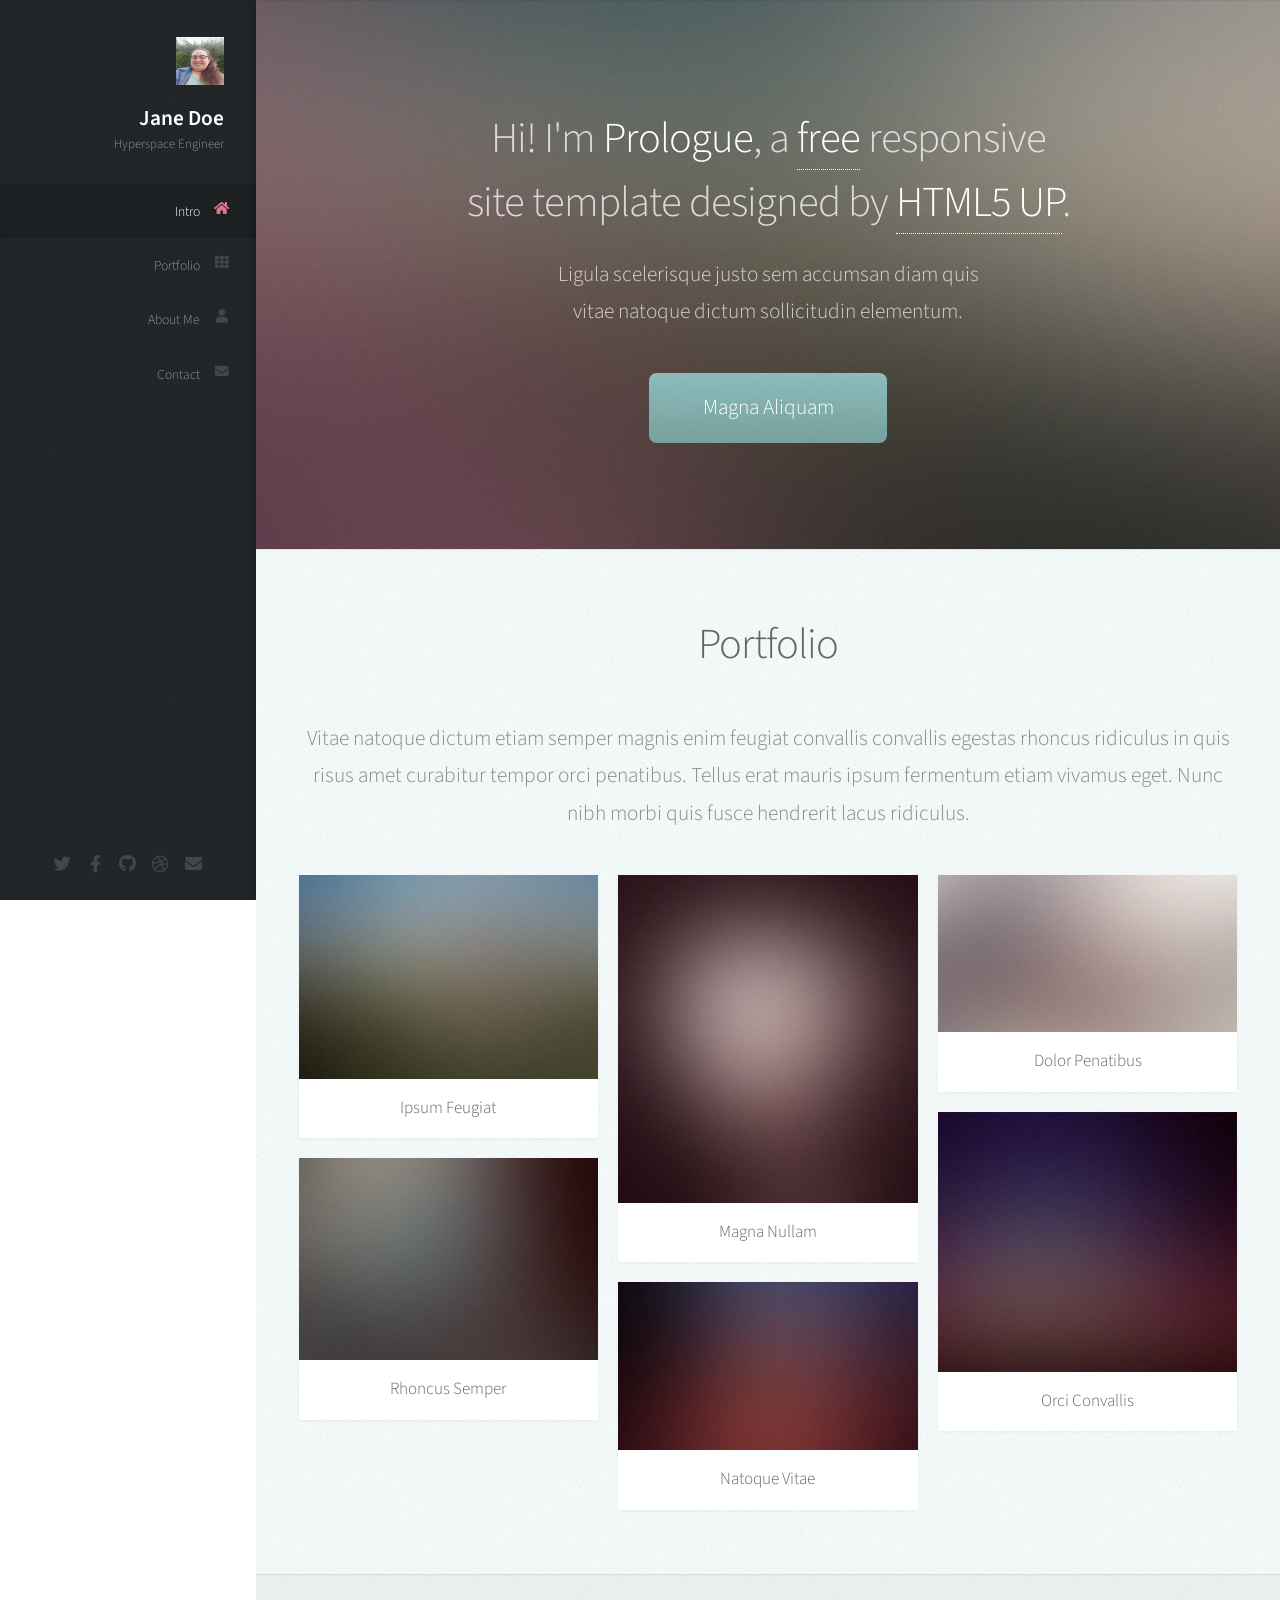
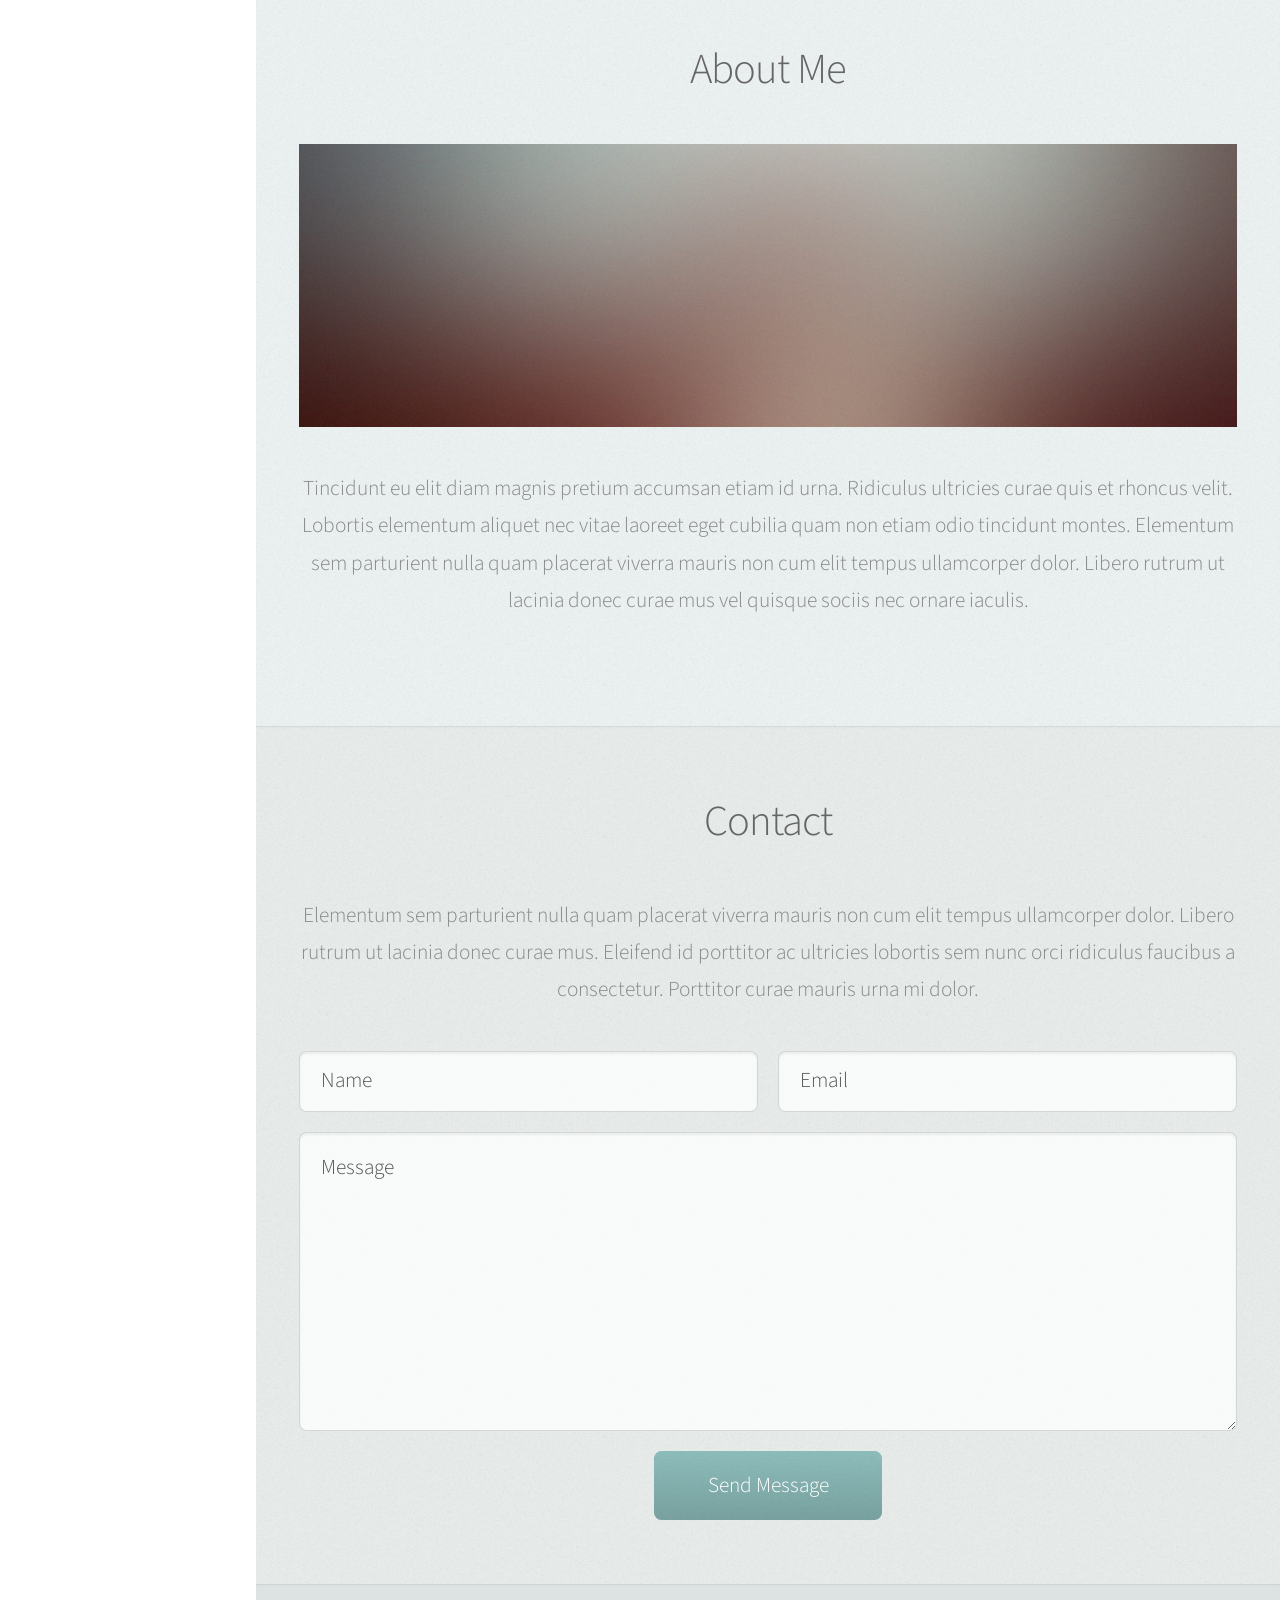
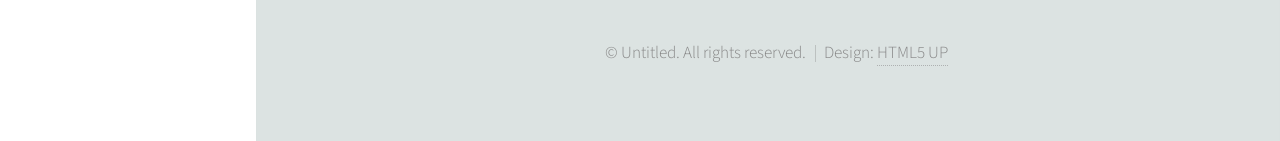
==== commit 6e261e6e: "Moved the Files from the Prologue Folder to PracticeSite3 Folder. Also changed Avatar.jpg to my face" ====
--- a/PracticeSite3/index.html
+++ b/PracticeSite3/index.html
@@ -1,367 +1,208 @@
-<!DOCTYPE HTML>
-<!--
-	Strongly Typed by HTML5 UP
-	html5up.net | @ajlkn
-	Free for personal and commercial use under the CCA 3.0 license (html5up.net/license)
--->
-<html>
-	<head>
-		<title>Strongly Typed by HTML5 UP</title>
-		<meta charset="utf-8" />
-		<meta name="viewport" content="width=device-width, initial-scale=1, user-scalable=no" />
-		<link rel="stylesheet" href="assets/css/main.css" />
-	</head>
-	<body class="homepage is-preload">
-		<div id="page-wrapper">
-
-			<!-- Header -->
-				<section id="header">
-					<div class="container">
-
-						<!-- Logo -->
-							<h1 id="logo"><a href="index.html">Strongly Typed</a></h1>
-							<p>A responsive HTML5 site template. Manufactured by HTML5 UP.</p>
-
-						<!-- Nav -->
-							<nav id="nav">
-								<ul>
-									<li><a class="icon solid fa-home" href="index.html"><span>Introduction</span></a></li>
-									<li>
-										<a href="#" class="icon fa-chart-bar"><span>Dropdown</span></a>
-										<ul>
-											<li><a href="#">Lorem ipsum dolor</a></li>
-											<li><a href="#">Magna phasellus</a></li>
-											<li><a href="#">Etiam dolore nisl</a></li>
-											<li>
-												<a href="#">Phasellus consequat</a>
-												<ul>
-													<li><a href="#">Magna phasellus</a></li>
-													<li><a href="#">Etiam dolore nisl</a></li>
-													<li><a href="#">Phasellus consequat</a></li>
-												</ul>
-											</li>
-											<li><a href="#">Veroeros feugiat</a></li>
-										</ul>
-									</li>
-									<li><a class="icon solid fa-cog" href="left-sidebar.html"><span>Left Sidebar</span></a></li>
-									<li><a class="icon solid fa-retweet" href="right-sidebar.html"><span>Right Sidebar</span></a></li>
-									<li><a class="icon solid fa-sitemap" href="no-sidebar.html"><span>No Sidebar</span></a></li>
-								</ul>
-							</nav>
-
-					</div>
-				</section>
-
-			<!-- Features -->
-				<section id="features">
-					<div class="container">
-						<header>
-							<h2>Gentlemen, behold! This is <strong>Strongly Typed</strong>!</h2>
-						</header>
-						<div class="row aln-center">
-							<div class="col-4 col-6-medium col-12-small">
-
-								<!-- Feature -->
-									<section>
-										<a href="#" class="image featured"><img src="images/pic01.jpg" alt="" /></a>
-										<header>
-											<h3>Okay, so what is this?</h3>
-										</header>
-										<p>This is <strong>Strongly Typed</strong>, a free, fully responsive site template
-										by <a href="http://html5up.net">HTML5 UP</a>. Free for personal and commercial use under the
-										<a href="http://html5up.net/license">CCA 3.0 license</a>.</p>
-									</section>
-
-							</div>
-							<div class="col-4 col-6-medium col-12-small">
-
-								<!-- Feature -->
-									<section>
-										<a href="#" class="image featured"><img src="images/pic02.jpg" alt="" /></a>
-										<header>
-											<h3>Nice! What is HTML5 UP?</h3>
-										</header>
-										<p><a href="http://html5up.net">HTML5 UP</a> is a side project of <a href="http://twitter.com/ajlkn">AJ’s</a> (= me).
-										I started it as a way to both test my responsive tools and sharpen up my coding
-										and design skills a bit.</p>
-									</section>
-
-							</div>
-							<div class="col-4 col-6-medium col-12-small">
-
-								<!-- Feature -->
-									<section>
-										<a href="#" class="image featured"><img src="images/pic03.jpg" alt="" /></a>
-										<header>
-											<h3>What's this built with?</h3>
-										</header>
-										<p><strong>Responsive Tools</strong> is a simple set of tools for building responsive
-										sites and apps. All of my templates at <a href="http://html5up.net">HTML5 UP</a> are built using these tools.</p>
-									</section>
-
-							</div>
-							<div class="col-12">
-								<ul class="actions">
-									<li><a href="#" class="button icon solid fa-file">Tell Me More</a></li>
-								</ul>
-							</div>
-						</div>
-					</div>
-				</section>
-
-			<!-- Banner -->
-				<section id="banner">
-					<div class="container">
-						<p>Use this space for <strong>profound thoughts</strong>.<br />
-						Or an enormous ad. Whatever.</p>
-					</div>
-				</section>
-
-			<!-- Main -->
-				<section id="main">
-					<div class="container">
-						<div class="row">
-
-							<!-- Content -->
-								<div id="content" class="col-8 col-12-medium">
-
-									<!-- Post -->
-										<article class="box post">
-											<header>
-												<h2><a href="#">I don’t want to say <strong>it’s the aliens</strong> ...<br />
-												but it’s the aliens.</a></h2>
-											</header>
-											<a href="#" class="image featured"><img src="images/pic04.jpg" alt="" /></a>
-											<h3>I mean isn't it possible?</h3>
-											<p>Phasellus laoreet massa id justo mattis pharetra. Fusce suscipit
-											ligula vel quam viverra sit amet mollis tortor congue. Sed quis mauris
-											sit amet magna accumsan tristique. Curabitur leo nibh, rutrum eu malesuada
-											in, tristique at erat lorem ipsum dolor sit amet lorem ipsum sed consequat
-											magna tempus veroeros lorem sed tempus aliquam lorem ipsum veroeros
-											consequat magna tempus lorem ipsum consequat Phasellus laoreet massa id
-											justo mattis pharetra. Fusce suscipit ligula vel quam viverra sit amet
-											mollis tortor congue. Sed quis mauris sit amet magna accumsan tristique.
-											Curabitur leo nibh, rutrum eu malesuada in tristique.</p>
-											<ul class="actions">
-												<li><a href="#" class="button icon solid fa-file">Continue Reading</a></li>
-											</ul>
-										</article>
-
-									<!-- Post -->
-										<article class="box post">
-											<header>
-												<h2><a href="#">By the way, many thanks to <strong>regularjane</strong>
-												for these awesome demo photos</a></h2>
-											</header>
-											<a href="#" class="image featured"><img src="images/pic05.jpg" alt="" /></a>
-											<h3>You should probably check out her work</h3>
-											<p>Phasellus laoreet massa id justo mattis pharetra. Fusce suscipit
-											ligula vel quam viverra sit amet mollis tortor congue. Sed quis mauris
-											sit amet magna accumsan tristique. Curabitur leo nibh, rutrum eu malesuada
-											in, tristique at erat lorem ipsum dolor sit amet lorem ipsum sed consequat
-											consequat magna tempus lorem ipsum consequat Phasellus laoreet massa id
-											in, tristique at erat lorem ipsum dolor sit amet lorem ipsum sed consequat
-											magna tempus veroeros lorem sed tempus aliquam lorem ipsum veroeros
-											consequat magna tempus lorem ipsum consequat Phasellus laoreet massa id
-											justo mattis pharetra. Fusce suscipit ligula vel quam viverra sit amet
-											mollis tortor congue. Sed quis mauris sit amet magna accumsan tristique.
-											Curabitur leo nibh, rutrum malesuada.</p>
-											<p>Erat lorem ipsum veroeros consequat magna tempus lorem ipsum consequat
-											Phasellus laoreet massa id justo mattis pharetra. Fusce suscipit ligula
-											vel quam viverra sit amet mollis tortor congue. Sed quis mauris sit amet
-											magna accumsan tristique. Curabitur leo nibh, rutrum eu malesuada in,
-											tristique at erat. Curabitur leo nibh, rutrum eu malesuada in, tristique
-											at erat lorem ipsum dolor sit amet lorem ipsum sed consequat magna
-											tempus veroeros lorem sed tempus aliquam lorem ipsum veroeros consequat
-											magna tempus.</p>
-											<ul class="actions">
-												<li><a href="#" class="button icon solid fa-file">Continue Reading</a></li>
-											</ul>
-										</article>
-
-								</div>
-
-							<!-- Sidebar -->
-								<div id="sidebar" class="col-4 col-12-medium">
-
-									<!-- Excerpts -->
-										<section>
-											<ul class="divided">
-												<li>
-
-													<!-- Excerpt -->
-														<article class="box excerpt">
-															<header>
-																<span class="date">July 30</span>
-																<h3><a href="#">Just another post</a></h3>
-															</header>
-															<p>Lorem ipsum dolor odio facilisis convallis. Etiam non nunc vel est
-															suscipit convallis non id orci lorem ipsum sed magna consequat feugiat lorem dolore.</p>
-														</article>
-
-												</li>
-												<li>
-
-													<!-- Excerpt -->
-														<article class="box excerpt">
-															<header>
-																<span class="date">July 28</span>
-																<h3><a href="#">And another post</a></h3>
-															</header>
-															<p>Lorem ipsum dolor odio facilisis convallis. Etiam non nunc vel est
-															suscipit convallis non id orci lorem ipsum sed magna consequat feugiat lorem dolore.</p>
-														</article>
-
-												</li>
-												<li>
-
-													<!-- Excerpt -->
-														<article class="box excerpt">
-															<header>
-																<span class="date">July 24</span>
-																<h3><a href="#">One more post</a></h3>
-															</header>
-															<p>Lorem ipsum dolor odio facilisis convallis. Etiam non nunc vel est
-															suscipit convallis non id orci lorem ipsum sed magna consequat feugiat lorem dolore.</p>
-														</article>
-
-												</li>
-											</ul>
-										</section>
-
-									<!-- Highlights -->
-										<section>
-											<ul class="divided">
-												<li>
-
-													<!-- Highlight -->
-														<article class="box highlight">
-															<header>
-																<h3><a href="#">Something of note</a></h3>
-															</header>
-															<a href="#" class="image left"><img src="images/pic06.jpg" alt="" /></a>
-															<p>Phasellus sed laoreet massa id justo mattis pharetra. Fusce suscipit ligula vel quam
-															viverra sit amet mollis tortor congue magna lorem ipsum dolor et quisque ut odio facilisis
-															convallis. Etiam non nunc vel est suscipit convallis non id orci. Ut interdum tempus
-															facilisis convallis. Etiam non nunc vel est suscipit convallis non id orci.</p>
-															<ul class="actions">
-																<li><a href="#" class="button icon solid fa-file">Learn More</a></li>
-															</ul>
-														</article>
-
-												</li>
-												<li>
-
-													<!-- Highlight -->
-														<article class="box highlight">
-															<header>
-																<h3><a href="#">Something of less note</a></h3>
-															</header>
-															<a href="#" class="image left"><img src="images/pic07.jpg" alt="" /></a>
-															<p>Phasellus sed laoreet massa id justo mattis pharetra. Fusce suscipit ligula vel quam
-															viverra sit amet mollis tortor congue magna lorem ipsum dolor et quisque ut odio facilisis
-															convallis. Etiam non nunc vel est suscipit convallis non id orci. Ut interdum tempus
-															facilisis convallis. Etiam non nunc vel est suscipit convallis non id orci.</p>
-															<ul class="actions">
-																<li><a href="#" class="button icon solid fa-file">Learn More</a></li>
-															</ul>
-														</article>
-
-												</li>
-											</ul>
-										</section>
-
-								</div>
-
-						</div>
-					</div>
-				</section>
-
-			<!-- Footer -->
-				<section id="footer">
-					<div class="container">
-						<header>
-							<h2>Questions or comments? <strong>Get in touch:</strong></h2>
-						</header>
-						<div class="row">
-							<div class="col-6 col-12-medium">
-								<section>
-									<form method="post" action="#">
-										<div class="row gtr-50">
-											<div class="col-6 col-12-small">
-												<input name="name" placeholder="Name" type="text" />
-											</div>
-											<div class="col-6 col-12-small">
-												<input name="email" placeholder="Email" type="text" />
-											</div>
-											<div class="col-12">
-												<textarea name="message" placeholder="Message"></textarea>
-											</div>
-											<div class="col-12">
-												<a href="#" class="form-button-submit button icon solid fa-envelope">Send Message</a>
-											</div>
-										</div>
-									</form>
-								</section>
-							</div>
-							<div class="col-6 col-12-medium">
-								<section>
-									<p>Erat lorem ipsum veroeros consequat magna tempus lorem ipsum consequat Phaselamet
-									mollis tortor congue. Sed quis mauris sit amet magna accumsan tristique. Curabitur
-									leo nibh, rutrum eu malesuada.</p>
-									<div class="row">
-										<div class="col-6 col-12-small">
-											<ul class="icons">
-												<li class="icon solid fa-home">
-													1234 Somewhere Road<br />
-													Nashville, TN 00000<br />
-													USA
-												</li>
-												<li class="icon solid fa-phone">
-													(000) 000-0000
-												</li>
-												<li class="icon solid fa-envelope">
-													<a href="#">info@untitled.tld</a>
-												</li>
-											</ul>
-										</div>
-										<div class="col-6 col-12-small">
-											<ul class="icons">
-												<li class="icon brands fa-twitter">
-													<a href="#">@untitled</a>
-												</li>
-												<li class="icon brands fa-instagram">
-													<a href="#">instagram.com/untitled</a>
-												</li>
-												<li class="icon brands fa-dribbble">
-													<a href="#">dribbble.com/untitled</a>
-												</li>
-												<li class="icon brands fa-facebook-f">
-													<a href="#">facebook.com/untitled</a>
-												</li>
-											</ul>
-										</div>
-									</div>
-								</section>
-							</div>
-						</div>
-					</div>
-					<div id="copyright" class="container">
-						<ul class="links">
-							<li>&copy; Untitled. All rights reserved.</li><li>Design: <a href="http://html5up.net">HTML5 UP</a></li>
-						</ul>
-					</div>
-				</section>
-
-		</div>
-
-		<!-- Scripts -->
-			<script src="assets/js/jquery.min.js"></script>
-			<script src="assets/js/jquery.dropotron.min.js"></script>
-			<script src="assets/js/browser.min.js"></script>
-			<script src="assets/js/breakpoints.min.js"></script>
-			<script src="assets/js/util.js"></script>
-			<script src="assets/js/main.js"></script>
-
-	</body>
+<!DOCTYPE HTML>
+<!--
+	Prologue by HTML5 UP
+	html5up.net | @ajlkn
+	Free for personal and commercial use under the CCA 3.0 license (html5up.net/license)
+-->
+<html>
+	<head>
+		<title>Prologue by HTML5 UP</title>
+		<meta charset="utf-8" />
+		<meta name="viewport" content="width=device-width, initial-scale=1, user-scalable=no" />
+		<link rel="stylesheet" href="assets/css/main.css" />
+	</head>
+	<body class="is-preload">
+
+		<!-- Header -->
+			<div id="header">
+
+				<div class="top">
+
+					<!-- Logo -->
+						<div id="logo">
+							<span class="image avatar48"><img src="images/avatar.jpg" alt="" /></span>
+							<h1 id="title">Jane Doe</h1>
+							<p>Hyperspace Engineer</p>
+						</div>
+
+					<!-- Nav -->
+						<nav id="nav">
+							<ul>
+								<li><a href="#top" id="top-link"><span class="icon solid fa-home">Intro</span></a></li>
+								<li><a href="#portfolio" id="portfolio-link"><span class="icon solid fa-th">Portfolio</span></a></li>
+								<li><a href="#about" id="about-link"><span class="icon solid fa-user">About Me</span></a></li>
+								<li><a href="#contact" id="contact-link"><span class="icon solid fa-envelope">Contact</span></a></li>
+							</ul>
+						</nav>
+
+				</div>
+
+				<div class="bottom">
+
+					<!-- Social Icons -->
+						<ul class="icons">
+							<li><a href="#" class="icon brands fa-twitter"><span class="label">Twitter</span></a></li>
+							<li><a href="#" class="icon brands fa-facebook-f"><span class="label">Facebook</span></a></li>
+							<li><a href="#" class="icon brands fa-github"><span class="label">Github</span></a></li>
+							<li><a href="#" class="icon brands fa-dribbble"><span class="label">Dribbble</span></a></li>
+							<li><a href="#" class="icon solid fa-envelope"><span class="label">Email</span></a></li>
+						</ul>
+
+				</div>
+
+			</div>
+
+		<!-- Main -->
+			<div id="main">
+
+				<!-- Intro -->
+					<section id="top" class="one dark cover">
+						<div class="container">
+
+							<header>
+								<h2 class="alt">Hi! I'm <strong>Prologue</strong>, a <a href="http://html5up.net/license">free</a> responsive<br />
+								site template designed by <a href="http://html5up.net">HTML5 UP</a>.</h2>
+								<p>Ligula scelerisque justo sem accumsan diam quis<br />
+								vitae natoque dictum sollicitudin elementum.</p>
+							</header>
+
+							<footer>
+								<a href="#portfolio" class="button scrolly">Magna Aliquam</a>
+							</footer>
+
+						</div>
+					</section>
+
+				<!-- Portfolio -->
+					<section id="portfolio" class="two">
+						<div class="container">
+
+							<header>
+								<h2>Portfolio</h2>
+							</header>
+
+							<p>Vitae natoque dictum etiam semper magnis enim feugiat convallis convallis
+							egestas rhoncus ridiculus in quis risus amet curabitur tempor orci penatibus.
+							Tellus erat mauris ipsum fermentum etiam vivamus eget. Nunc nibh morbi quis
+							fusce hendrerit lacus ridiculus.</p>
+
+							<div class="row">
+								<div class="col-4 col-12-mobile">
+									<article class="item">
+										<a href="#" class="image fit"><img src="images/pic02.jpg" alt="" /></a>
+										<header>
+											<h3>Ipsum Feugiat</h3>
+										</header>
+									</article>
+									<article class="item">
+										<a href="#" class="image fit"><img src="images/pic03.jpg" alt="" /></a>
+										<header>
+											<h3>Rhoncus Semper</h3>
+										</header>
+									</article>
+								</div>
+								<div class="col-4 col-12-mobile">
+									<article class="item">
+										<a href="#" class="image fit"><img src="images/pic04.jpg" alt="" /></a>
+										<header>
+											<h3>Magna Nullam</h3>
+										</header>
+									</article>
+									<article class="item">
+										<a href="#" class="image fit"><img src="images/pic05.jpg" alt="" /></a>
+										<header>
+											<h3>Natoque Vitae</h3>
+										</header>
+									</article>
+								</div>
+								<div class="col-4 col-12-mobile">
+									<article class="item">
+										<a href="#" class="image fit"><img src="images/pic06.jpg" alt="" /></a>
+										<header>
+											<h3>Dolor Penatibus</h3>
+										</header>
+									</article>
+									<article class="item">
+										<a href="#" class="image fit"><img src="images/pic07.jpg" alt="" /></a>
+										<header>
+											<h3>Orci Convallis</h3>
+										</header>
+									</article>
+								</div>
+							</div>
+
+						</div>
+					</section>
+
+				<!-- About Me -->
+					<section id="about" class="three">
+						<div class="container">
+
+							<header>
+								<h2>About Me</h2>
+							</header>
+
+							<a href="#" class="image featured"><img src="images/pic08.jpg" alt="" /></a>
+
+							<p>Tincidunt eu elit diam magnis pretium accumsan etiam id urna. Ridiculus
+							ultricies curae quis et rhoncus velit. Lobortis elementum aliquet nec vitae
+							laoreet eget cubilia quam non etiam odio tincidunt montes. Elementum sem
+							parturient nulla quam placerat viverra mauris non cum elit tempus ullamcorper
+							dolor. Libero rutrum ut lacinia donec curae mus vel quisque sociis nec
+							ornare iaculis.</p>
+
+						</div>
+					</section>
+
+				<!-- Contact -->
+					<section id="contact" class="four">
+						<div class="container">
+
+							<header>
+								<h2>Contact</h2>
+							</header>
+
+							<p>Elementum sem parturient nulla quam placerat viverra
+							mauris non cum elit tempus ullamcorper dolor. Libero rutrum ut lacinia
+							donec curae mus. Eleifend id porttitor ac ultricies lobortis sem nunc
+							orci ridiculus faucibus a consectetur. Porttitor curae mauris urna mi dolor.</p>
+
+							<form method="post" action="#">
+								<div class="row">
+									<div class="col-6 col-12-mobile"><input type="text" name="name" placeholder="Name" /></div>
+									<div class="col-6 col-12-mobile"><input type="text" name="email" placeholder="Email" /></div>
+									<div class="col-12">
+										<textarea name="message" placeholder="Message"></textarea>
+									</div>
+									<div class="col-12">
+										<input type="submit" value="Send Message" />
+									</div>
+								</div>
+							</form>
+
+						</div>
+					</section>
+
+			</div>
+
+		<!-- Footer -->
+			<div id="footer">
+
+				<!-- Copyright -->
+					<ul class="copyright">
+						<li>&copy; Untitled. All rights reserved.</li><li>Design: <a href="http://html5up.net">HTML5 UP</a></li>
+					</ul>
+
+			</div>
+
+		<!-- Scripts -->
+			<script src="assets/js/jquery.min.js"></script>
+			<script src="assets/js/jquery.scrolly.min.js"></script>
+			<script src="assets/js/jquery.scrollex.min.js"></script>
+			<script src="assets/js/browser.min.js"></script>
+			<script src="assets/js/breakpoints.min.js"></script>
+			<script src="assets/js/util.js"></script>
+			<script src="assets/js/main.js"></script>
+
+	</body>
 </html>
--- a/PracticeSite3/assets/css/main.css
+++ b/PracticeSite3/assets/css/main.css
@@ -1,8 +1,8 @@
 @import url("fontawesome-all.min.css");
-@import url("https://fonts.googleapis.com/css?family=Source+Sans+Pro:300,400,600|Arvo:700");
+@import url("https://fonts.googleapis.com/css?family=Source+Sans+Pro:300,300italic,400,600");
 
 /*
-	Strongly Typed by HTML5 UP
+	Prologue by HTML5 UP
 	html5up.net | @ajlkn
 	Free for personal and commercial use under the CCA 3.0 license (html5up.net/license)
 */
@@ -83,7 +83,12 @@
 	}
 
 	body {
-		background: #f0f0f0;
+		background: #fff;
+		font-family: 'Source Sans Pro', sans-serif;
+		font-size: 19pt;
+		font-weight: 300;
+		line-height: 1.75em;
+		color: #888;
 	}
 
 		body.is-preload *, body.is-preload *:before, body.is-preload *:after {
@@ -97,74 +102,82 @@
 			transition: none !important;
 		}
 
-	body, input, textarea, select {
-		font-family: 'Source Sans Pro';
+	input, textarea, select {
+		font-family: 'Source Sans Pro', sans-serif;
+		font-size: 19pt;
 		font-weight: 300;
-		color: #777;
-		line-height: 1.65em;
-		font-size: 15pt;
+		line-height: 1.75em;
+		color: #888;
 	}
 
 	h1, h2, h3, h4, h5, h6 {
-		font-weight: 600;
-		text-transform: uppercase;
-		color: #888;
+		font-weight: 300;
+		color: #666;
+		line-height: 1.5em;
 	}
 
 	h1 a, h2 a, h3 a, h4 a, h5 a, h6 a {
 		color: inherit;
 		text-decoration: none;
-		border: 0;
-	}
+	}
+
+		h1 a strong, h2 a strong, h3 a strong, h4 a strong, h5 a strong, h6 a strong {
+			color: #333;
+		}
 
 	h2 {
-		font-size: 1.65em;
-		font-weight: 400;
-		letter-spacing: 4px;
-		margin: 0 0 1.5em 0;
-		line-height: 1.75em;
-	}
+		font-size: 2em;
+		letter-spacing: -1px;
+	}
+
+		h2.alt {
+			color: #888;
+		}
+
+			h2.alt strong {
+				color: #666;
+			}
 
 	h3 {
-		font-size: 1em;
-		letter-spacing: 2px;
-		margin: 0 0 1.25em 0;
-	}
-
-	a {
-		-moz-transition: color 0.25s ease-in-out, border-bottom-color 0.25s ease-in-out;
-		-webkit-transition: color 0.25s ease-in-out, border-bottom-color 0.25s ease-in-out;
-		-ms-transition: color 0.25s ease-in-out, border-bottom-color 0.25s ease-in-out;
-		transition: color 0.25s ease-in-out, border-bottom-color 0.25s ease-in-out;
-		color: #666;
-		text-decoration: none;
-		border-bottom: solid 1px #ddd;
-	}
-
-		a strong {
-			-moz-transition: color 0.25s ease-in-out, border-bottom-color 0.25s ease-in-out;
-			-webkit-transition: color 0.25s ease-in-out, border-bottom-color 0.25s ease-in-out;
-			-ms-transition: color 0.25s ease-in-out, border-bottom-color 0.25s ease-in-out;
-			transition: color 0.25s ease-in-out, border-bottom-color 0.25s ease-in-out;
-		}
-
-		a:hover {
-			color: #ed786a;
-			border-bottom-color: rgba(255, 255, 255, 0);
-		}
-
-			a:hover strong {
-				color: #ed786a;
-			}
+		font-size: 1.5em;
+	}
+
+	header {
+		margin: 0 0 2em 0;
+	}
+
+		header > p {
+			margin: 1em 0 0 0;
+		}
+
+	footer {
+		margin: 2em 0 0 0;
+	}
 
 	strong, b {
-		font-weight: 600;
+		font-weight: 300;
 		color: #666;
 	}
 
 	em, i {
 		font-style: italic;
 	}
+
+	a {
+		text-decoration: none;
+		color: inherit;
+		border-bottom: dotted 1px rgba(128, 128, 128, 0.5);
+		-moz-transition: color 0.35s ease-in-out, border-bottom-color 0.35s ease-in-out;
+		-webkit-transition: color 0.35s ease-in-out, border-bottom-color 0.35s ease-in-out;
+		-ms-transition: color 0.35s ease-in-out, border-bottom-color 0.35s ease-in-out;
+		transition: color 0.35s ease-in-out, border-bottom-color 0.35s ease-in-out;
+		outline: 0;
+	}
+
+		a:hover {
+			color: #E27689;
+			border-bottom-color: rgba(255, 255, 255, 0);
+		}
 
 	sub {
 		position: relative;
@@ -189,12 +202,7 @@
 		font-style: italic;
 	}
 
-	p {
-		text-align: justify;
-		margin-bottom: 2em;
-	}
-
-	ul, ol, dl, table, blockquote {
+	p, ul, ol, dl, table {
 		margin-bottom: 2em;
 	}
 
@@ -207,29 +215,37 @@
 	.container {
 		margin: 0 auto;
 		max-width: 100%;
-		width: 70em;
-	}
-
-		@media screen and (max-width: 1680px) {
+		width: 1400px;
+	}
+
+		@media screen and (min-width: 961px) and (max-width: 1880px) {
 
 			.container {
-				width: 68em;
-			}
-
-		}
-
-		@media screen and (max-width: 1280px) {
+				width: 1200px;
+			}
+
+		}
+
+		@media screen and (min-width: 961px) and (max-width: 1620px) {
 
 			.container {
-				width: calc(100% - 80px);
-			}
-
-		}
-
-		@media screen and (max-width: 980px) {
+				width: 960px;
+			}
+
+		}
+
+		@media screen and (min-width: 961px) and (max-width: 1320px) {
 
 			.container {
-				width: calc(100% - 100px);
+				width: 100%;
+			}
+
+		}
+
+		@media screen and (max-width: 960px) {
+
+			.container {
+				width: 100%;
 			}
 
 		}
@@ -237,7 +253,7 @@
 		@media screen and (max-width: 736px) {
 
 			.container {
-				width: calc(100% - 40px);
+				width: 100%;
 			}
 
 		}
@@ -401,91 +417,91 @@
 				}
 
 		.row.gtr-25 {
-			margin-top: -12.5px;
-			margin-left: -12.5px;
+			margin-top: -10px;
+			margin-left: -10px;
 		}
 
 			.row.gtr-25 > * {
-				padding: 12.5px 0 0 12.5px;
+				padding: 10px 0 0 10px;
 			}
 
 			.row.gtr-25.gtr-uniform {
-				margin-top: -12.5px;
+				margin-top: -10px;
 			}
 
 				.row.gtr-25.gtr-uniform > * {
-					padding-top: 12.5px;
+					padding-top: 10px;
 				}
 
 		.row.gtr-50 {
-			margin-top: -25px;
-			margin-left: -25px;
+			margin-top: -20px;
+			margin-left: -20px;
 		}
 
 			.row.gtr-50 > * {
-				padding: 25px 0 0 25px;
+				padding: 20px 0 0 20px;
 			}
 
 			.row.gtr-50.gtr-uniform {
-				margin-top: -25px;
+				margin-top: -20px;
 			}
 
 				.row.gtr-50.gtr-uniform > * {
-					padding-top: 25px;
+					padding-top: 20px;
 				}
 
 		.row {
-			margin-top: -50px;
-			margin-left: -50px;
+			margin-top: -40px;
+			margin-left: -40px;
 		}
 
 			.row > * {
-				padding: 50px 0 0 50px;
+				padding: 40px 0 0 40px;
 			}
 
 			.row.gtr-uniform {
-				margin-top: -50px;
+				margin-top: -40px;
 			}
 
 				.row.gtr-uniform > * {
-					padding-top: 50px;
+					padding-top: 40px;
 				}
 
 		.row.gtr-150 {
-			margin-top: -75px;
-			margin-left: -75px;
+			margin-top: -60px;
+			margin-left: -60px;
 		}
 
 			.row.gtr-150 > * {
-				padding: 75px 0 0 75px;
+				padding: 60px 0 0 60px;
 			}
 
 			.row.gtr-150.gtr-uniform {
-				margin-top: -75px;
+				margin-top: -60px;
 			}
 
 				.row.gtr-150.gtr-uniform > * {
-					padding-top: 75px;
+					padding-top: 60px;
 				}
 
 		.row.gtr-200 {
-			margin-top: -100px;
-			margin-left: -100px;
+			margin-top: -80px;
+			margin-left: -80px;
 		}
 
 			.row.gtr-200 > * {
-				padding: 100px 0 0 100px;
+				padding: 80px 0 0 80px;
 			}
 
 			.row.gtr-200.gtr-uniform {
-				margin-top: -100px;
+				margin-top: -80px;
 			}
 
 				.row.gtr-200.gtr-uniform > * {
-					padding-top: 100px;
-				}
-
-		@media screen and (max-width: 1680px) {
+					padding-top: 80px;
+				}
+
+		@media screen and (min-width: 961px) and (max-width: 1880px) {
 
 			.row {
 				display: flex;
@@ -526,103 +542,103 @@
 					align-items: flex-end;
 				}
 
-				.row > .imp-xlarge {
+				.row > .imp-wide {
 					order: -1;
 				}
 
-				.row > .col-1-xlarge {
+				.row > .col-1-wide {
 					width: 8.33333%;
 				}
 
-				.row > .off-1-xlarge {
+				.row > .off-1-wide {
 					margin-left: 8.33333%;
 				}
 
-				.row > .col-2-xlarge {
+				.row > .col-2-wide {
 					width: 16.66667%;
 				}
 
-				.row > .off-2-xlarge {
+				.row > .off-2-wide {
 					margin-left: 16.66667%;
 				}
 
-				.row > .col-3-xlarge {
+				.row > .col-3-wide {
 					width: 25%;
 				}
 
-				.row > .off-3-xlarge {
+				.row > .off-3-wide {
 					margin-left: 25%;
 				}
 
-				.row > .col-4-xlarge {
+				.row > .col-4-wide {
 					width: 33.33333%;
 				}
 
-				.row > .off-4-xlarge {
+				.row > .off-4-wide {
 					margin-left: 33.33333%;
 				}
 
-				.row > .col-5-xlarge {
+				.row > .col-5-wide {
 					width: 41.66667%;
 				}
 
-				.row > .off-5-xlarge {
+				.row > .off-5-wide {
 					margin-left: 41.66667%;
 				}
 
-				.row > .col-6-xlarge {
+				.row > .col-6-wide {
 					width: 50%;
 				}
 
-				.row > .off-6-xlarge {
+				.row > .off-6-wide {
 					margin-left: 50%;
 				}
 
-				.row > .col-7-xlarge {
+				.row > .col-7-wide {
 					width: 58.33333%;
 				}
 
-				.row > .off-7-xlarge {
+				.row > .off-7-wide {
 					margin-left: 58.33333%;
 				}
 
-				.row > .col-8-xlarge {
+				.row > .col-8-wide {
 					width: 66.66667%;
 				}
 
-				.row > .off-8-xlarge {
+				.row > .off-8-wide {
 					margin-left: 66.66667%;
 				}
 
-				.row > .col-9-xlarge {
+				.row > .col-9-wide {
 					width: 75%;
 				}
 
-				.row > .off-9-xlarge {
+				.row > .off-9-wide {
 					margin-left: 75%;
 				}
 
-				.row > .col-10-xlarge {
+				.row > .col-10-wide {
 					width: 83.33333%;
 				}
 
-				.row > .off-10-xlarge {
+				.row > .off-10-wide {
 					margin-left: 83.33333%;
 				}
 
-				.row > .col-11-xlarge {
+				.row > .col-11-wide {
 					width: 91.66667%;
 				}
 
-				.row > .off-11-xlarge {
+				.row > .off-11-wide {
 					margin-left: 91.66667%;
 				}
 
-				.row > .col-12-xlarge {
+				.row > .col-12-wide {
 					width: 100%;
 				}
 
-				.row > .off-12-xlarge {
+				.row > .off-12-wide {
 					margin-left: 100%;
 				}
 
@@ -644,93 +660,93 @@
 						}
 
 				.row.gtr-25 {
-					margin-top: -12.5px;
-					margin-left: -12.5px;
+					margin-top: -10px;
+					margin-left: -10px;
 				}
 
 					.row.gtr-25 > * {
-						padding: 12.5px 0 0 12.5px;
+						padding: 10px 0 0 10px;
 					}
 
 					.row.gtr-25.gtr-uniform {
-						margin-top: -12.5px;
+						margin-top: -10px;
 					}
 
 						.row.gtr-25.gtr-uniform > * {
-							padding-top: 12.5px;
+							padding-top: 10px;
 						}
 
 				.row.gtr-50 {
-					margin-top: -25px;
-					margin-left: -25px;
+					margin-top: -20px;
+					margin-left: -20px;
 				}
 
 					.row.gtr-50 > * {
-						padding: 25px 0 0 25px;
+						padding: 20px 0 0 20px;
 					}
 
 					.row.gtr-50.gtr-uniform {
-						margin-top: -25px;
+						margin-top: -20px;
 					}
 
 						.row.gtr-50.gtr-uniform > * {
-							padding-top: 25px;
+							padding-top: 20px;
 						}
 
 				.row {
-					margin-top: -50px;
-					margin-left: -50px;
+					margin-top: -40px;
+					margin-left: -40px;
 				}
 
 					.row > * {
-						padding: 50px 0 0 50px;
+						padding: 40px 0 0 40px;
 					}
 
 					.row.gtr-uniform {
-						margin-top: -50px;
+						margin-top: -40px;
 					}
 
 						.row.gtr-uniform > * {
-							padding-top: 50px;
+							padding-top: 40px;
 						}
 
 				.row.gtr-150 {
-					margin-top: -75px;
-					margin-left: -75px;
+					margin-top: -60px;
+					margin-left: -60px;
 				}
 
 					.row.gtr-150 > * {
-						padding: 75px 0 0 75px;
+						padding: 60px 0 0 60px;
 					}
 
 					.row.gtr-150.gtr-uniform {
-						margin-top: -75px;
+						margin-top: -60px;
 					}
 
 						.row.gtr-150.gtr-uniform > * {
-							padding-top: 75px;
+							padding-top: 60px;
 						}
 
 				.row.gtr-200 {
-					margin-top: -100px;
-					margin-left: -100px;
+					margin-top: -80px;
+					margin-left: -80px;
 				}
 
 					.row.gtr-200 > * {
-						padding: 100px 0 0 100px;
+						padding: 80px 0 0 80px;
 					}
 
 					.row.gtr-200.gtr-uniform {
-						margin-top: -100px;
+						margin-top: -80px;
 					}
 
 						.row.gtr-200.gtr-uniform > * {
-							padding-top: 100px;
-						}
-
-		}
-
-		@media screen and (max-width: 1280px) {
+							padding-top: 80px;
+						}
+
+		}
+
+		@media screen and (min-width: 961px) and (max-width: 1620px) {
 
 			.row {
 				display: flex;
@@ -771,103 +787,103 @@
 					align-items: flex-end;
 				}
 
-				.row > .imp-large {
+				.row > .imp-normal {
 					order: -1;
 				}
 
-				.row > .col-1-large {
+				.row > .col-1-normal {
 					width: 8.33333%;
 				}
 
-				.row > .off-1-large {
+				.row > .off-1-normal {
 					margin-left: 8.33333%;
 				}
 
-				.row > .col-2-large {
+				.row > .col-2-normal {
 					width: 16.66667%;
 				}
 
-				.row > .off-2-large {
+				.row > .off-2-normal {
 					margin-left: 16.66667%;
 				}
 
-				.row > .col-3-large {
+				.row > .col-3-normal {
 					width: 25%;
 				}
 
-				.row > .off-3-large {
+				.row > .off-3-normal {
 					margin-left: 25%;
 				}
 
-				.row > .col-4-large {
+				.row > .col-4-normal {
 					width: 33.33333%;
 				}
 
-				.row > .off-4-large {
+				.row > .off-4-normal {
 					margin-left: 33.33333%;
 				}
 
-				.row > .col-5-large {
+				.row > .col-5-normal {
 					width: 41.66667%;
 				}
 
-				.row > .off-5-large {
+				.row > .off-5-normal {
 					margin-left: 41.66667%;
 				}
 
-				.row > .col-6-large {
+				.row > .col-6-normal {
 					width: 50%;
 				}
 
-				.row > .off-6-large {
+				.row > .off-6-normal {
 					margin-left: 50%;
 				}
 
-				.row > .col-7-large {
+				.row > .col-7-normal {
 					width: 58.33333%;
 				}
 
-				.row > .off-7-large {
+				.row > .off-7-normal {
 					margin-left: 58.33333%;
 				}
 
-				.row > .col-8-large {
+				.row > .col-8-normal {
 					width: 66.66667%;
 				}
 
-				.row > .off-8-large {
+				.row > .off-8-normal {
 					margin-left: 66.66667%;
 				}
 
-				.row > .col-9-large {
+				.row > .col-9-normal {
 					width: 75%;
 				}
 
-				.row > .off-9-large {
+				.row > .off-9-normal {
 					margin-left: 75%;
 				}
 
-				.row > .col-10-large {
+				.row > .col-10-normal {
 					width: 83.33333%;
 				}
 
-				.row > .off-10-large {
+				.row > .off-10-normal {
 					margin-left: 83.33333%;
 				}
 
-				.row > .col-11-large {
+				.row > .col-11-normal {
 					width: 91.66667%;
 				}
 
-				.row > .off-11-large {
+				.row > .off-11-normal {
 					margin-left: 91.66667%;
 				}
 
-				.row > .col-12-large {
+				.row > .col-12-normal {
 					width: 100%;
 				}
 
-				.row > .off-12-large {
+				.row > .off-12-normal {
 					margin-left: 100%;
 				}
 
@@ -975,7 +991,7 @@
 
 		}
 
-		@media screen and (max-width: 980px) {
+		@media screen and (min-width: 961px) and (max-width: 1320px) {
 
 			.row {
 				display: flex;
@@ -1016,103 +1032,103 @@
 					align-items: flex-end;
 				}
 
-				.row > .imp-medium {
+				.row > .imp-narrow {
 					order: -1;
 				}
 
-				.row > .col-1-medium {
+				.row > .col-1-narrow {
 					width: 8.33333%;
 				}
 
-				.row > .off-1-medium {
+				.row > .off-1-narrow {
 					margin-left: 8.33333%;
 				}
 
-				.row > .col-2-medium {
+				.row > .col-2-narrow {
 					width: 16.66667%;
 				}
 
-				.row > .off-2-medium {
+				.row > .off-2-narrow {
 					margin-left: 16.66667%;
 				}
 
-				.row > .col-3-medium {
+				.row > .col-3-narrow {
 					width: 25%;
 				}
 
-				.row > .off-3-medium {
+				.row > .off-3-narrow {
 					margin-left: 25%;
 				}
 
-				.row > .col-4-medium {
+				.row > .col-4-narrow {
 					width: 33.33333%;
 				}
 
-				.row > .off-4-medium {
+				.row > .off-4-narrow {
 					margin-left: 33.33333%;
 				}
 
-				.row > .col-5-medium {
+				.row > .col-5-narrow {
 					width: 41.66667%;
 				}
 
-				.row > .off-5-medium {
+				.row > .off-5-narrow {
 					margin-left: 41.66667%;
 				}
 
-				.row > .col-6-medium {
+				.row > .col-6-narrow {
 					width: 50%;
 				}
 
-				.row > .off-6-medium {
+				.row > .off-6-narrow {
 					margin-left: 50%;
 				}
 
-				.row > .col-7-medium {
+				.row > .col-7-narrow {
 					width: 58.33333%;
 				}
 
-				.row > .off-7-medium {
+				.row > .off-7-narrow {
 					margin-left: 58.33333%;
 				}
 
-				.row > .col-8-medium {
+				.row > .col-8-narrow {
 					width: 66.66667%;
 				}
 
-				.row > .off-8-medium {
+				.row > .off-8-narrow {
 					margin-left: 66.66667%;
 				}
 
-				.row > .col-9-medium {
+				.row > .col-9-narrow {
 					width: 75%;
 				}
 
-				.row > .off-9-medium {
+				.row > .off-9-narrow {
 					margin-left: 75%;
 				}
 
-				.row > .col-10-medium {
+				.row > .col-10-narrow {
 					width: 83.33333%;
 				}
 
-				.row > .off-10-medium {
+				.row > .off-10-narrow {
 					margin-left: 83.33333%;
 				}
 
-				.row > .col-11-medium {
+				.row > .col-11-narrow {
 					width: 91.66667%;
 				}
 
-				.row > .off-11-medium {
+				.row > .off-11-narrow {
 					margin-left: 91.66667%;
 				}
 
-				.row > .col-12-medium {
+				.row > .col-12-narrow {
 					width: 100%;
 				}
 
-				.row > .off-12-medium {
+				.row > .off-12-narrow {
 					margin-left: 100%;
 				}
 
@@ -1134,93 +1150,93 @@
 						}
 
 				.row.gtr-25 {
-					margin-top: -12.5px;
-					margin-left: -12.5px;
+					margin-top: -5px;
+					margin-left: -5px;
 				}
 
 					.row.gtr-25 > * {
-						padding: 12.5px 0 0 12.5px;
+						padding: 5px 0 0 5px;
 					}
 
 					.row.gtr-25.gtr-uniform {
-						margin-top: -12.5px;
+						margin-top: -5px;
 					}
 
 						.row.gtr-25.gtr-uniform > * {
-							padding-top: 12.5px;
+							padding-top: 5px;
 						}
 
 				.row.gtr-50 {
-					margin-top: -25px;
-					margin-left: -25px;
+					margin-top: -10px;
+					margin-left: -10px;
 				}
 
 					.row.gtr-50 > * {
-						padding: 25px 0 0 25px;
+						padding: 10px 0 0 10px;
 					}
 
 					.row.gtr-50.gtr-uniform {
-						margin-top: -25px;
+						margin-top: -10px;
 					}
 
 						.row.gtr-50.gtr-uniform > * {
-							padding-top: 25px;
+							padding-top: 10px;
 						}
 
 				.row {
-					margin-top: -50px;
-					margin-left: -50px;
+					margin-top: -20px;
+					margin-left: -20px;
 				}
 
 					.row > * {
-						padding: 50px 0 0 50px;
+						padding: 20px 0 0 20px;
 					}
 
 					.row.gtr-uniform {
-						margin-top: -50px;
+						margin-top: -20px;
 					}
 
 						.row.gtr-uniform > * {
-							padding-top: 50px;
+							padding-top: 20px;
 						}
 
 				.row.gtr-150 {
-					margin-top: -75px;
-					margin-left: -75px;
+					margin-top: -30px;
+					margin-left: -30px;
 				}
 
 					.row.gtr-150 > * {
-						padding: 75px 0 0 75px;
+						padding: 30px 0 0 30px;
 					}
 
 					.row.gtr-150.gtr-uniform {
-						margin-top: -75px;
+						margin-top: -30px;
 					}
 
 						.row.gtr-150.gtr-uniform > * {
-							padding-top: 75px;
+							padding-top: 30px;
 						}
 
 				.row.gtr-200 {
-					margin-top: -100px;
-					margin-left: -100px;
+					margin-top: -40px;
+					margin-left: -40px;
 				}
 
 					.row.gtr-200 > * {
-						padding: 100px 0 0 100px;
+						padding: 40px 0 0 40px;
 					}
 
 					.row.gtr-200.gtr-uniform {
-						margin-top: -100px;
+						margin-top: -40px;
 					}
 
 						.row.gtr-200.gtr-uniform > * {
-							padding-top: 100px;
-						}
-
-		}
-
-		@media screen and (max-width: 736px) {
+							padding-top: 40px;
+						}
+
+		}
+
+		@media screen and (max-width: 960px) {
 
 			.row {
 				display: flex;
@@ -1261,103 +1277,103 @@
 					align-items: flex-end;
 				}
 
-				.row > .imp-small {
+				.row > .imp-narrower {
 					order: -1;
 				}
 
-				.row > .col-1-small {
+				.row > .col-1-narrower {
 					width: 8.33333%;
 				}
 
-				.row > .off-1-small {
+				.row > .off-1-narrower {
 					margin-left: 8.33333%;
 				}
 
-				.row > .col-2-small {
+				.row > .col-2-narrower {
 					width: 16.66667%;
 				}
 
-				.row > .off-2-small {
+				.row > .off-2-narrower {
 					margin-left: 16.66667%;
 				}
 
-				.row > .col-3-small {
+				.row > .col-3-narrower {
 					width: 25%;
 				}
 
-				.row > .off-3-small {
+				.row > .off-3-narrower {
 					margin-left: 25%;
 				}
 
-				.row > .col-4-small {
+				.row > .col-4-narrower {
 					width: 33.33333%;
 				}
 
-				.row > .off-4-small {
+				.row > .off-4-narrower {
 					margin-left: 33.33333%;
 				}
 
-				.row > .col-5-small {
+				.row > .col-5-narrower {
 					width: 41.66667%;
 				}
 
-				.row > .off-5-small {
+				.row > .off-5-narrower {
 					margin-left: 41.66667%;
 				}
 
-				.row > .col-6-small {
+				.row > .col-6-narrower {
 					width: 50%;
 				}
 
-				.row > .off-6-small {
+				.row > .off-6-narrower {
 					margin-left: 50%;
 				}
 
-				.row > .col-7-small {
+				.row > .col-7-narrower {
 					width: 58.33333%;
 				}
 
-				.row > .off-7-small {
+				.row > .off-7-narrower {
 					margin-left: 58.33333%;
 				}
 
-				.row > .col-8-small {
+				.row > .col-8-narrower {
 					width: 66.66667%;
 				}
 
-				.row > .off-8-small {
+				.row > .off-8-narrower {
 					margin-left: 66.66667%;
 				}
 
-				.row > .col-9-small {
+				.row > .col-9-narrower {
 					width: 75%;
 				}
 
-				.row > .off-9-small {
+				.row > .off-9-narrower {
 					margin-left: 75%;
 				}
 
-				.row > .col-10-small {
+				.row > .col-10-narrower {
 					width: 83.33333%;
 				}
 
-				.row > .off-10-small {
+				.row > .off-10-narrower {
 					margin-left: 83.33333%;
 				}
 
-				.row > .col-11-small {
+				.row > .col-11-narrower {
 					width: 91.66667%;
 				}
 
-				.row > .off-11-small {
+				.row > .off-11-narrower {
 					margin-left: 91.66667%;
 				}
 
-				.row > .col-12-small {
+				.row > .col-12-narrower {
 					width: 100%;
 				}
 
-				.row > .off-12-small {
+				.row > .off-12-narrower {
 					margin-left: 100%;
 				}
 
@@ -1379,88 +1395,333 @@
 						}
 
 				.row.gtr-25 {
-					margin-top: -7.5px;
-					margin-left: -7.5px;
+					margin-top: -5px;
+					margin-left: -5px;
 				}
 
 					.row.gtr-25 > * {
-						padding: 7.5px 0 0 7.5px;
+						padding: 5px 0 0 5px;
 					}
 
 					.row.gtr-25.gtr-uniform {
-						margin-top: -7.5px;
+						margin-top: -5px;
 					}
 
 						.row.gtr-25.gtr-uniform > * {
-							padding-top: 7.5px;
+							padding-top: 5px;
 						}
 
 				.row.gtr-50 {
-					margin-top: -15px;
-					margin-left: -15px;
+					margin-top: -10px;
+					margin-left: -10px;
 				}
 
 					.row.gtr-50 > * {
-						padding: 15px 0 0 15px;
+						padding: 10px 0 0 10px;
 					}
 
 					.row.gtr-50.gtr-uniform {
-						margin-top: -15px;
+						margin-top: -10px;
 					}
 
 						.row.gtr-50.gtr-uniform > * {
-							padding-top: 15px;
+							padding-top: 10px;
 						}
 
 				.row {
+					margin-top: -20px;
+					margin-left: -20px;
+				}
+
+					.row > * {
+						padding: 20px 0 0 20px;
+					}
+
+					.row.gtr-uniform {
+						margin-top: -20px;
+					}
+
+						.row.gtr-uniform > * {
+							padding-top: 20px;
+						}
+
+				.row.gtr-150 {
 					margin-top: -30px;
 					margin-left: -30px;
 				}
 
+					.row.gtr-150 > * {
+						padding: 30px 0 0 30px;
+					}
+
+					.row.gtr-150.gtr-uniform {
+						margin-top: -30px;
+					}
+
+						.row.gtr-150.gtr-uniform > * {
+							padding-top: 30px;
+						}
+
+				.row.gtr-200 {
+					margin-top: -40px;
+					margin-left: -40px;
+				}
+
+					.row.gtr-200 > * {
+						padding: 40px 0 0 40px;
+					}
+
+					.row.gtr-200.gtr-uniform {
+						margin-top: -40px;
+					}
+
+						.row.gtr-200.gtr-uniform > * {
+							padding-top: 40px;
+						}
+
+		}
+
+		@media screen and (max-width: 736px) {
+
+			.row {
+				display: flex;
+				flex-wrap: wrap;
+				box-sizing: border-box;
+				align-items: stretch;
+			}
+
+				.row > * {
+					box-sizing: border-box;
+				}
+
+				.row.gtr-uniform > * > :last-child {
+					margin-bottom: 0;
+				}
+
+				.row.aln-left {
+					justify-content: flex-start;
+				}
+
+				.row.aln-center {
+					justify-content: center;
+				}
+
+				.row.aln-right {
+					justify-content: flex-end;
+				}
+
+				.row.aln-top {
+					align-items: flex-start;
+				}
+
+				.row.aln-middle {
+					align-items: center;
+				}
+
+				.row.aln-bottom {
+					align-items: flex-end;
+				}
+
+				.row > .imp-mobile {
+					order: -1;
+				}
+
+				.row > .col-1-mobile {
+					width: 8.33333%;
+				}
+
+				.row > .off-1-mobile {
+					margin-left: 8.33333%;
+				}
+
+				.row > .col-2-mobile {
+					width: 16.66667%;
+				}
+
+				.row > .off-2-mobile {
+					margin-left: 16.66667%;
+				}
+
+				.row > .col-3-mobile {
+					width: 25%;
+				}
+
+				.row > .off-3-mobile {
+					margin-left: 25%;
+				}
+
+				.row > .col-4-mobile {
+					width: 33.33333%;
+				}
+
+				.row > .off-4-mobile {
+					margin-left: 33.33333%;
+				}
+
+				.row > .col-5-mobile {
+					width: 41.66667%;
+				}
+
+				.row > .off-5-mobile {
+					margin-left: 41.66667%;
+				}
+
+				.row > .col-6-mobile {
+					width: 50%;
+				}
+
+				.row > .off-6-mobile {
+					margin-left: 50%;
+				}
+
+				.row > .col-7-mobile {
+					width: 58.33333%;
+				}
+
+				.row > .off-7-mobile {
+					margin-left: 58.33333%;
+				}
+
+				.row > .col-8-mobile {
+					width: 66.66667%;
+				}
+
+				.row > .off-8-mobile {
+					margin-left: 66.66667%;
+				}
+
+				.row > .col-9-mobile {
+					width: 75%;
+				}
+
+				.row > .off-9-mobile {
+					margin-left: 75%;
+				}
+
+				.row > .col-10-mobile {
+					width: 83.33333%;
+				}
+
+				.row > .off-10-mobile {
+					margin-left: 83.33333%;
+				}
+
+				.row > .col-11-mobile {
+					width: 91.66667%;
+				}
+
+				.row > .off-11-mobile {
+					margin-left: 91.66667%;
+				}
+
+				.row > .col-12-mobile {
+					width: 100%;
+				}
+
+				.row > .off-12-mobile {
+					margin-left: 100%;
+				}
+
+				.row.gtr-0 {
+					margin-top: 0px;
+					margin-left: 0px;
+				}
+
+					.row.gtr-0 > * {
+						padding: 0px 0 0 0px;
+					}
+
+					.row.gtr-0.gtr-uniform {
+						margin-top: 0px;
+					}
+
+						.row.gtr-0.gtr-uniform > * {
+							padding-top: 0px;
+						}
+
+				.row.gtr-25 {
+					margin-top: -5px;
+					margin-left: -5px;
+				}
+
+					.row.gtr-25 > * {
+						padding: 5px 0 0 5px;
+					}
+
+					.row.gtr-25.gtr-uniform {
+						margin-top: -5px;
+					}
+
+						.row.gtr-25.gtr-uniform > * {
+							padding-top: 5px;
+						}
+
+				.row.gtr-50 {
+					margin-top: -10px;
+					margin-left: -10px;
+				}
+
+					.row.gtr-50 > * {
+						padding: 10px 0 0 10px;
+					}
+
+					.row.gtr-50.gtr-uniform {
+						margin-top: -10px;
+					}
+
+						.row.gtr-50.gtr-uniform > * {
+							padding-top: 10px;
+						}
+
+				.row {
+					margin-top: -20px;
+					margin-left: -20px;
+				}
+
 					.row > * {
+						padding: 20px 0 0 20px;
+					}
+
+					.row.gtr-uniform {
+						margin-top: -20px;
+					}
+
+						.row.gtr-uniform > * {
+							padding-top: 20px;
+						}
+
+				.row.gtr-150 {
+					margin-top: -30px;
+					margin-left: -30px;
+				}
+
+					.row.gtr-150 > * {
 						padding: 30px 0 0 30px;
 					}
 
-					.row.gtr-uniform {
+					.row.gtr-150.gtr-uniform {
 						margin-top: -30px;
 					}
 
-						.row.gtr-uniform > * {
+						.row.gtr-150.gtr-uniform > * {
 							padding-top: 30px;
 						}
 
-				.row.gtr-150 {
-					margin-top: -45px;
-					margin-left: -45px;
-				}
-
-					.row.gtr-150 > * {
-						padding: 45px 0 0 45px;
-					}
-
-					.row.gtr-150.gtr-uniform {
-						margin-top: -45px;
-					}
-
-						.row.gtr-150.gtr-uniform > * {
-							padding-top: 45px;
-						}
-
 				.row.gtr-200 {
-					margin-top: -60px;
-					margin-left: -60px;
+					margin-top: -40px;
+					margin-left: -40px;
 				}
 
 					.row.gtr-200 > * {
-						padding: 60px 0 0 60px;
+						padding: 40px 0 0 40px;
 					}
 
 					.row.gtr-200.gtr-uniform {
-						margin-top: -60px;
+						margin-top: -40px;
 					}
 
 						.row.gtr-200.gtr-uniform > * {
-							padding-top: 60px;
+							padding-top: 40px;
 						}
 
 		}
@@ -1471,33 +1732,39 @@
 		margin-bottom: 3em;
 	}
 
-	section > :last-child,
-	article > :last-child,
-	section:last-child,
-	article:last-child {
-		margin-bottom: 0;
-	}
+		section > :last-child,
+		section > .container, section:last-child, article > :last-child,
+		article > .container, article:last-child {
+			margin-bottom: 0;
+		}
+
+		.row > section, .row > article {
+			margin-bottom: 0;
+		}
 
 /* Image */
 
 	.image {
-		-moz-transition: opacity 0.25s ease-in-out;
-		-webkit-transition: opacity 0.25s ease-in-out;
-		-ms-transition: opacity 0.25s ease-in-out;
-		transition: opacity 0.25s ease-in-out;
 		display: inline-block;
-		border: solid 6px #ebebeb !important;
-	}
-
-		.image:hover {
-			opacity: 0.9;
-		}
+		border: 0;
+	}
 
 		.image img {
 			display: block;
 			width: 100%;
 		}
 
+		.image.avatar48 {
+			width: 48px;
+			height: 48px;
+			background: #f00;
+		}
+
+			.image.avatar48 img {
+				width: 48px;
+				height: 48px;
+			}
+
 		.image.fit {
 			display: block;
 			width: 100%;
@@ -1506,14 +1773,12 @@
 		.image.featured {
 			display: block;
 			width: 100%;
-			margin: 0 0 3.5em 0;
+			margin: 0 0 2em 0;
 		}
 
 		.image.left {
 			float: left;
-			margin: 0 1.5em 1.5em 0;
-			position: relative;
-			top: 0.5em;
+			margin: 0 2em 2em 0;
 		}
 
 		.image.centered {
@@ -1535,131 +1800,45 @@
 
 		ul li {
 			padding-left: 0.5em;
-			margin: 0.75em 0 0.75em 0;
-		}
-
-			ul li:first-child {
-				margin-top: 0;
-			}
+		}
 
 	ol {
 		list-style: decimal;
-		padding-left: 1em;
+		padding-left: 1.25em;
 	}
 
 		ol li {
-			padding-left: 0.5em;
-			margin: 0.75em 0 0.75em 0;
-		}
-
-			ol li:first-child {
-				margin-top: 0;
-			}
-
-/* Links */
-
-	ul.links {
+			padding-left: 0.25em;
+		}
+
+/* Icons */
+
+	ul.icons {
+		cursor: default;
 		list-style: none;
 		padding-left: 0;
 	}
 
-		ul.links li {
-			display: inline;
-			border-left: solid 1px #d0d0d0;
-			padding-left: 1em;
-			margin: 0 0 0 1em;
-		}
-
-			ul.links li:first-child {
-				margin-left: 0;
-				padding-left: 0;
-				border-left: 0;
-			}
-
-/* Actions */
-
-	ul.actions {
-		margin-top: 2.5em;
-		clear: both;
-		list-style: none;
-		padding-left: 0;
-	}
-
-		ul.actions li {
+		ul.icons li {
+			display: inline-block;
 			padding-left: 0;
+		}
+
+		ul.icons a {
 			display: inline-block;
-			margin: 0 0 0 1em;
-		}
-
-			ul.actions li:first-child {
-				margin-left: 0;
-			}
-
-/* Divided */
-
-	ul.divided {
-		list-style: none;
-		padding-left: 0;
-	}
-
-		ul.divided li {
-			border-top: solid 2px #e5e5e5;
-			padding-left: 0;
-			margin: 2.5em 0 0 0;
-			padding: 2.5em 0 0 0;
-		}
-
-			ul.divided li:first-child {
-				border-top: 0;
-				margin-top: 0;
-				padding-top: 0;
-			}
-
-/* Icons */
-
-	ul.icons {
-		list-style: none;
-		padding-left: 0;
-	}
-
-		ul.icons > li {
-			position: relative;
-			padding: 2em 0 0 3em;
-			margin: 0;
-		}
-
-			ul.icons > li:before {
-				position: absolute;
-				left: 0;
-				top: 2.6em;
-				display: block;
-				font-size: 0.8em;
-				background: #878787;
-				color: #e4e4e4;
-				width: 2em;
-				height: 2em;
-				border-radius: 2em;
-				line-height: 2em;
-				text-align: center;
-				box-shadow: 0.125em 0.175em 0 0 rgba(0, 0, 0, 0.125);
-			}
-
-			ul.icons > li:first-child {
-				padding-top: 0;
-			}
-
-				ul.icons > li:first-child:before {
-					top: 0;
-				}
+			width: 2em;
+			height: 2em;
+			line-height: 2em;
+			text-align: center;
+			border: 0;
+		}
 
 /* Form */
 
 	form label {
-		font-weight: 600;
-		text-transform: uppercase;
-		color: #888;
 		display: block;
-		margin: 0 0 1em 0;
+		text-align: left;
+		margin-bottom: 0.5em;
 	}
 
 	form input[type="text"],
@@ -1667,19 +1846,22 @@
 	form input[type="password"],
 	form select,
 	form textarea {
-		-moz-transition: background-color 0.25s ease-in-out;
-		-webkit-transition: background-color 0.25s ease-in-out;
-		-ms-transition: background-color 0.25s ease-in-out;
-		transition: background-color 0.25s ease-in-out;
+		position: relative;
 		-webkit-appearance: none;
 		display: block;
 		border: 0;
-		background: #e8e8e8;
+		outline: 0;
+		background: #fff;
+		background: rgba(255, 255, 255, 0.75);
 		width: 100%;
-		box-shadow: inset 2px 2px 0px 0px rgba(0, 0, 0, 0.1);
-		border-radius: 4px;
-		line-height: 1.25em;
+		border-radius: 0.35em;
 		padding: 0.75em 1em 0.75em 1em;
+		box-shadow: inset 0 0.1em 0.1em 0 rgba(0, 0, 0, 0.05);
+		border: solid 1px rgba(0, 0, 0, 0.15);
+		-moz-transition: all 0.35s ease-in-out;
+		-webkit-transition: all 0.35s ease-in-out;
+		-ms-transition: all 0.35s ease-in-out;
+		transition: all 0.35s ease-in-out;
 	}
 
 		form input[type="text"]:focus,
@@ -1687,16 +1869,23 @@
 		form input[type="password"]:focus,
 		form select:focus,
 		form textarea:focus {
-			background: #f0f0f0;
-		}
+			box-shadow: 0 0 2px 1px #8ebebc;
+			background: #fff;
+		}
+
+	form input[type="text"],
+	form input[type="email"],
+	form input[type="password"],
+	form select {
+		line-height: 1.25em;
+	}
 
 	form textarea {
-		min-height: 11em;
+		min-height: 14em;
 	}
 
 	form ::-webkit-input-placeholder {
 		color: #555 !important;
-		line-height: 1.35em;
 	}
 
 	form :-moz-placeholder {
@@ -1719,40 +1908,31 @@
 
 	table {
 		width: 100%;
-	}
-
-		table tbody tr {
-			border-top: solid 1px #E5E5E5;
-		}
-
-			table tbody tr:first-child {
-				border-top: 0;
-			}
+		text-align: left;
+	}
+
+		table tbody tr:nth-child(2n+2) {
+			background: #f4f4f4;
+		}
 
 		table td {
-			padding: 0.75em 1em 0.75em 1em;
+			padding: 0.5em 1em 0.5em 1em;
 		}
 
 		table th {
 			text-align: left;
-			font-weight: bold;
-			padding: 0.75em 1em 0.75em 1em;
+			padding: 0.5em 1em 0.5em 1em;
+			color: #fff;
+			background: #222729 url("images/overlay.png");
 		}
 
 		table thead {
-			background: #878787;
+			background: #444;
 			color: #fff;
-			font-weight: 400;
-			text-transform: uppercase;
-			border: 0;
-			box-shadow: 0.125em 0.175em 0 0 rgba(0, 0, 0, 0.125);
-			font-size: 0.85em;
-			letter-spacing: 2px;
 		}
 
 		table tfoot {
-			background: #F0F0F0;
-			border-top: solid 2px #E5E5E5;
+			background: #eee;
 		}
 
 /* Button */
@@ -1762,45 +1942,31 @@
 	input[type="reset"],
 	button,
 	.button {
-		-moz-transition: all 0.25s ease-in-out;
-		-webkit-transition: all 0.25s ease-in-out;
-		-ms-transition: all 0.25s ease-in-out;
-		transition: all 0.25s ease-in-out;
-		-webkit-appearance: none;
 		position: relative;
 		display: inline-block;
-		background: #ed786a;
+		border-radius: 0.35em;
 		color: #fff !important;
-		text-transform: uppercase;
-		border-radius: 4px;
+		text-decoration: none;
+		padding: 0.75em 2.5em 0.75em 2.5em;
+		background-color: #8ebebc;
 		border: 0;
-		outline: 0;
-		font-size: 1em;
-		box-shadow: 0.125em 0.175em 0 0 rgba(0, 0, 0, 0.125);
-		font-weight: 600;
-		text-align: center;
-		font-size: 0.85em;
-		letter-spacing: 2px;
-		padding: 0.85em 2.75em 0.85em 2.75em;
-	}
-
-		input[type="button"].icon:before,
-		input[type="submit"].icon:before,
-		input[type="reset"].icon:before,
-		button.icon:before,
-		.button.icon:before {
-			position: relative;
-			padding-right: 0.75em;
-			opacity: 0.5;
-			top: 0.05em;
-		}
+		cursor: pointer;
+		background-image: -moz-linear-gradient(top, rgba(0, 0, 0, 0), rgba(0, 0, 0, 0.15)), url("images/overlay.png");
+		background-image: -webkit-linear-gradient(top, rgba(0, 0, 0, 0), rgba(0, 0, 0, 0.15)), url("images/overlay.png");
+		background-image: -ms-linear-gradient(top, rgba(0, 0, 0, 0), rgba(0, 0, 0, 0.15)), url("images/overlay.png");
+		background-image: linear-gradient(top, rgba(0, 0, 0, 0), rgba(0, 0, 0, 0.15)), url("images/overlay.png");
+		-moz-transition: background-color 0.35s ease-in-out;
+		-webkit-transition: background-color 0.35s ease-in-out;
+		-ms-transition: background-color 0.35s ease-in-out;
+		transition: background-color 0.35s ease-in-out;
+	}
 
 		input[type="button"]:hover,
 		input[type="submit"]:hover,
 		input[type="reset"]:hover,
 		button:hover,
 		.button:hover {
-			background: #fd887a;
+			background-color: #9ececc;
 		}
 
 		input[type="button"]:active,
@@ -1808,59 +1974,31 @@
 		input[type="reset"]:active,
 		button:active,
 		.button:active {
-			background: #ed786a;
-		}
-
-		input[type="button"].alt,
-		input[type="submit"].alt,
-		input[type="reset"].alt,
-		button.alt,
-		.button.alt {
-			background: #878787;
-		}
-
-			input[type="button"].alt:hover,
-			input[type="submit"].alt:hover,
-			input[type="reset"].alt:hover,
-			button.alt:hover,
-			.button.alt:hover {
-				background: #979797;
-			}
-
-			input[type="button"].alt:active,
-			input[type="submit"].alt:active,
-			input[type="reset"].alt:active,
-			button.alt:active,
-			.button.alt:active {
-				background: #878787;
-			}
-
-/* Box */
-
-	.no-sidebar .box.post > header {
-		text-align: center;
-	}
-
-	.box.excerpt .date {
-		background: #878787;
-		color: #fff;
-		font-weight: 400;
-		text-transform: uppercase;
-		border-radius: 4px;
-		border: 0;
-		box-shadow: 0.125em 0.175em 0 0 rgba(0, 0, 0, 0.125);
-		display: inline-block;
-		font-size: 0.85em;
-		letter-spacing: 2px;
-		padding: 0.25em 1em 0.25em 1em;
-		margin: 0 0 2.5em 0;
-	}
+			background-color: #7eaeac;
+		}
+
+/* Item */
+
+	.item {
+		box-shadow: 0 0.05em 0.15em 0 rgba(0, 0, 0, 0.05);
+		margin-bottom: 40px;
+	}
+
+		.item header {
+			background: #fff;
+			margin: 0;
+			padding: 1em 0 1em 0;
+			font-size: 0.8em;
+		}
+
+			.item header h3 {
+				font-size: 1em;
+			}
 
 /* Icons */
 
 	.icon {
 		text-decoration: none;
-		position: relative;
 		text-decoration: none;
 	}
 
@@ -1893,451 +2031,358 @@
 			font-family: 'Font Awesome 5 Brands';
 		}
 
-/* Page Wrapper */
-
-	#page-wrapper > section {
+/* Header */
+
+	#header {
+		display: -moz-flex;
+		display: -webkit-flex;
+		display: -ms-flex;
+		display: flex;
+		-moz-flex-direction: column;
+		-webkit-flex-direction: column;
+		-ms-flex-direction: column;
+		flex-direction: column;
+		-moz-justify-content: space-between;
+		-webkit-justify-content: space-between;
+		-ms-justify-content: space-between;
+		justify-content: space-between;
+		background: #222629 url("images/overlay.png");
+		box-shadow: inset -0.25em 0 0.25em 0 rgba(0, 0, 0, 0.1);
+		color: #fff;
+		height: 100%;
+		left: 0;
+		overflow-y: auto;
+		position: fixed;
+		text-align: right;
+		top: 0;
+		width: 375px;
+	}
+
+		#header .top {
+			-moz-flex-grow: 1;
+			-webkit-flex-grow: 1;
+			-ms-flex-grow: 1;
+			flex-grow: 1;
+		}
+
+		#header .bottom {
+			-moz-flex-shrink: 0;
+			-webkit-flex-shrink: 0;
+			-ms-flex-shrink: 0;
+			flex-shrink: 0;
+			padding: 1.5em 0 0.75em 0;
+		}
+
+			#header .bottom > :last-child {
+				margin-bottom: 0;
+			}
+
+		#header .icons {
+			font-size: 0.8em;
+			text-align: center;
+		}
+
+			#header .icons a {
+				color: #41484c;
+				-moz-transition: color 0.35s ease-in-out;
+				-webkit-transition: color 0.35s ease-in-out;
+				-ms-transition: color 0.35s ease-in-out;
+				transition: color 0.35s ease-in-out;
+			}
+
+				#header .icons a:hover {
+					color: #fff;
+				}
+
+	#logo {
+		position: relative;
+		margin: 1.75em 1.5em 1.5em 1.5em;
+		min-height: 48px;
+		cursor: default;
+	}
+
+		#logo h1 {
+			position: relative;
+			color: #fff;
+			font-weight: 600;
+			font-size: 1em;
+			line-height: 1em;
+		}
+
+		#logo p {
+			position: relative;
+			display: block;
+			font-size: 0.6em;
+			color: rgba(255, 255, 255, 0.5);
+			line-height: 1.25em;
+			margin: 0.5em 0 0 0;
+		}
+
+		#logo .image {
+			position: absolute;
+			left: 0;
+			top: 0;
+		}
+
+	#nav ul {
+		list-style: none;
+		padding-left: 0;
 		margin-bottom: 0;
 	}
 
-/* Header */
-
-	#header {
-		position: relative;
-		position: relative;
-		background: #fff;
+		#nav ul li {
+			padding-left: 0;
+		}
+
+			#nav ul li a {
+				display: block;
+				padding: 0.5em 1.5em 0.5em 1.5em;
+				color: rgba(255, 255, 255, 0.5);
+				text-decoration: none;
+				outline: 0;
+				border: 0;
+				-moz-transition: none;
+				-webkit-transition: none;
+				-ms-transition: none;
+				transition: none;
+			}
+
+				#nav ul li a span {
+					position: relative;
+					display: block;
+					font-size: 0.8em;
+				}
+
+					#nav ul li a span:before {
+						position: absolute;
+						left: 0;
+						color: #41484c;
+						text-align: center;
+						width: 1.25em;
+						line-height: 1.75em;
+					}
+
+				#nav ul li a.active {
+					background: rgba(0, 0, 0, 0.15);
+					box-shadow: inset 0 0 0.25em 0 rgba(0, 0, 0, 0.125);
+					color: #fff;
+				}
+
+					#nav ul li a.active span:before {
+						color: #e27689;
+					}
+
+/* Footer */
+
+	#footer {
+		margin-left: 375px;
 		text-align: center;
-	}
-
-		#header > .container {
-			padding: 14em 0 7em 0;
-			border-bottom: solid 2px #e5e5e5;
-			box-shadow: inset 0px -8px 0px 0px #fff, inset 0px -10px 0px 0px #e5e5e5;
-		}
-
-		#header h1 {
-			font-family: 'Arvo';
-			font-weight: 700;
-			color: #ed786a;
-			text-shadow: 0.05em 0.075em 0 rgba(0, 0, 0, 0.1);
-			font-size: 3em;
-			letter-spacing: 13px;
-		}
-
-			#header h1 a {
-				border: 0;
-			}
-
-		#header p {
-			text-transform: uppercase;
-			font-weight: 400;
-			color: #888;
-			margin: 2.5em 0 0 0;
-			font-size: 0.85em;
-			letter-spacing: 3px;
+		background-color: #dce3e2;
+		padding: 3em 0 4em 0;
+		box-shadow: inset 0 1px 0 0 rgba(0, 0, 0, 0.05), inset 0 0.1em 0.1em 0 rgba(0, 0, 0, 0.025);
+		font-size: 0.8em;
+	}
+
+		#footer .copyright {
+			cursor: default;
+			margin: 0;
+		}
+
+			#footer .copyright li {
+				display: inline-block;
+				line-height: 1em;
+				border-left: solid 1px rgba(128, 128, 128, 0.35);
+				padding: 0 0 0 0.5em;
+				margin: 0 0 0 0.5em;
+			}
+
+				#footer .copyright li:first-child {
+					border-left: 0;
+					padding-left: 0;
+					margin-left: 0;
+				}
+
+/* Main */
+
+	#main {
+		margin-left: 375px;
+	}
+
+		#main > section {
+			margin: 0;
+			overflow: hidden;
+			padding: 4em 0;
+			box-shadow: inset 0 1px 0 0 rgba(0, 0, 0, 0.05), inset 0 0.1em 0.1em 0 rgba(0, 0, 0, 0.025);
 			text-align: center;
-		}
-
-/* Nav */
-
-	#nav {
-		position: absolute;
-		top: 3em;
-		left: 0;
-		width: 100%;
-		cursor: default;
-	}
-
-		#nav > ul > li {
-			display: inline-block;
-			padding-right: 2em;
-		}
-
-			#nav > ul > li:last-child {
-				padding-right: 0;
-			}
-
-			#nav > ul > li > a {
-				border: 0;
-				text-decoration: none;
-				text-transform: uppercase;
-				font-weight: 400;
-				color: #777;
-				outline: 0;
-				display: block;
-			}
-
-				#nav > ul > li > a:before {
-					display: inline-block;
-					background: #878787;
-					color: #e4e4e4;
-					width: 2.25em;
-					font-size: 0.8em;
-					height: 2.25em;
-					border-radius: 2.25em;
-					line-height: 2.1em;
-					text-align: center;
-					box-shadow: 0.125em 0.175em 0 0 rgba(0, 0, 0, 0.125);
-					margin-right: 0.75em;
-					-moz-transition: color 0.25s ease-in-out, background 0.25s ease-in-out;
-					-webkit-transition: color 0.25s ease-in-out, background 0.25s ease-in-out;
-					-o-transition: color 0.25s ease-in-out, background 0.25s ease-in-out;
-					-ms-transition: color 0.25s ease-in-out, background 0.25s ease-in-out;
-					transition: color 0.25s ease-in-out, background 0.25s ease-in-out;
-				}
-
-				#nav > ul > li > a > span {
-					-moz-transition: color 0.25s ease-in-out;
-					-webkit-transition: color 0.25s ease-in-out;
-					-o-transition: color 0.25s ease-in-out;
-					-ms-transition: color 0.25s ease-in-out;
-					transition: color 0.25s ease-in-out;
-					font-size: 0.85em;
-					letter-spacing: 3px;
-				}
-
-			#nav > ul > li > ul {
-				display: none;
-			}
-
-			#nav > ul > li.active > a:before,
-			#nav > ul > li:hover > a:before {
-				background: #ED786A;
-				color: #fff;
-			}
-
-			#nav > ul > li.active > a > span,
-			#nav > ul > li:hover > a > span {
-				color: #ED786A;
-			}
-
-	.dropotron {
-		text-align: left;
-		border: solid 1px #e5e5e5;
-		border-radius: 4px;
-		background: #fff;
-		background: rgba(255, 255, 255, 0.965);
-		box-shadow: 0px 2px 2px 0px rgba(0, 0, 0, 0.1);
-		padding: 0.75em 0 0.5em 0;
-		min-width: 12em;
-		margin-top: calc(-0.5em + 1px);
-		margin-left: -2px;
-		list-style: none;
-	}
-
-		.dropotron.level-0 {
-			margin-top: 1.5em;
-			margin-left: -1em;
-		}
-
-			.dropotron.level-0:after {
-				content: '';
-				display: block;
-				position: absolute;
-				left: 1.25em;
-				top: calc(-0.75em + 1px);
-				border-left: solid 0.75em rgba(255, 255, 255, 0);
-				border-right: solid 0.75em rgba(255, 255, 255, 0);
-				border-bottom: solid 0.75em #fff;
-			}
-
-			.dropotron.level-0:before {
-				content: '';
-				display: block;
-				position: absolute;
-				left: 1.25em;
-				top: -0.75em;
-				border-left: solid 0.75em rgba(255, 255, 255, 0);
-				border-right: solid 0.75em rgba(255, 255, 255, 0);
-				border-bottom: solid 0.75em #ccc;
-			}
-
-		.dropotron span, .dropotron a {
-			display: block;
-			padding: 0.3em 1em 0.3em 1em;
-			border: 0;
-			border-top: solid 1px #f0f0f0;
-			outline: 0;
-		}
-
-		.dropotron li {
-			padding-left: 0;
-			margin: 0;
-		}
-
-			.dropotron li:first-child > span, .dropotron li:first-child > a {
-				border-top: 0;
-				padding-top: 0;
-			}
-
-			.dropotron li:hover > span, .dropotron li:hover > a {
-				-moz-transition: color 0.25s ease-in-out, border-bottom-color 0.25s ease-in-out;
-				-webkit-transition: color 0.25s ease-in-out, border-bottom-color 0.25s ease-in-out;
-				-ms-transition: color 0.25s ease-in-out, border-bottom-color 0.25s ease-in-out;
-				transition: color 0.25s ease-in-out, border-bottom-color 0.25s ease-in-out;
-				color: #ed786a;
-			}
-
-/* Features */
-
-	#features {
-		position: relative;
-		overflow: hidden;
-		background: #fff;
-		text-align: center;
-		padding: 6em 0;
-	}
-
-		#features p {
-			text-align: center;
-		}
-
-		#features ul.actions {
-			margin-top: 1.25em;
-		}
-
-/* Banner */
-
-	#banner {
-		position: relative;
-		overflow: hidden;
-		background: #fff;
-		color: #fff;
-		text-align: center;
-		border-top: solid 2px #e5e5e5;
-		border-bottom: solid 2px #e5e5e5;
-		box-shadow: inset 0px -8px 0px 0px #fff, inset 0px 8px 0px 0px #fff;
-		position: relative;
-		text-transform: uppercase;
-		background: url("../../images/banner.jpg");
-		background-size: cover;
-		padding: 10em 0;
-	}
-
-		#banner p {
-			font-weight: 400;
-			font-size: 2em;
-			line-height: 1.5em;
-			letter-spacing: 4px;
-			text-align: center;
-			margin: 0;
-		}
-
-		#banner strong {
-			color: inherit;
-		}
-
-		#banner > .container {
-			position: relative;
-		}
-
-			#banner > .container:before, #banner > .container:after {
-				content: '';
-				display: block;
-				position: absolute;
-				top: 50%;
-				width: 35px;
-				height: 141px;
-				margin-top: -70px;
-				background: url("images/bracket.svg");
-				opacity: 0.15;
-			}
-
-			#banner > .container:before {
-				left: 0;
-			}
-
-			#banner > .container:after {
-				-moz-transform: scaleX(-1);
-				-webkit-transform: scaleX(-1);
-				-ms-transform: scaleX(-1);
-				transform: scaleX(-1);
-				right: 0;
-			}
-
-/* Main */
-
-	#main {
-		position: relative;
-		overflow: hidden;
-		background: #fff;
-		padding: 6em 0;
-	}
-
-/* Content */
-
-	#content > section,
-	#content > article {
-		border-top: solid 2px #e5e5e5;
-		box-shadow: inset 0px 8px 0px 0px #fff, inset 0px 10px 0px 0px #e5e5e5;
-		margin: 5em 0 0 0;
-		padding: 5em 0 0 0;
-	}
-
-		#content > section:first-child,
-		#content > article:first-child {
-			border-top: 0;
-			box-shadow: none;
-			margin: 0;
-			padding: 0;
-		}
-
-/* Sidebar */
-
-	#sidebar > section,
-	#sidebar > article {
-		border-top: solid 2px #e5e5e5;
-		box-shadow: inset 0px 8px 0px 0px #fff, inset 0px 10px 0px 0px #e5e5e5;
-		margin: 5em 0 0 0;
-		padding: 5em 0 0 0;
-	}
-
-		#sidebar > section:first-child,
-		#sidebar > article:first-child {
-			border-top: 0;
-			box-shadow: none;
-			margin: 0;
-			padding: 0;
-		}
-
-/* Footer */
-
-	#footer {
-		position: relative;
-		overflow: hidden;
-		border-top: solid 2px #e5e5e5;
-		background: #f0f0f0;
-		padding: 6em 0 8em 0;
-	}
-
-		#footer form input[type="text"],
-		#footer form input[type="email"],
-		#footer form input[type="password"],
-		#footer form select,
-		#footer form textarea {
-			background: #f7f7f7;
-		}
-
-			#footer form input[type="text"]:focus,
-			#footer form input[type="email"]:focus,
-			#footer form input[type="password"]:focus,
-			#footer form select:focus,
-			#footer form textarea:focus {
-				background: #fff;
-			}
-
-		#footer h2 {
-			text-align: center;
-		}
-
-/* Copyright */
-
-	#copyright {
-		border-top: solid 2px #e5e5e5;
-		text-align: center;
-		margin-top: 6em;
-		padding-top: 4em;
-	}
-
-/* XLarge */
-
-	@media screen and (max-width: 1680px) {
+			background-image: url("images/overlay.png");
+		}
+
+			#main > section.dark {
+				color: #ddd;
+				color: rgba(255, 255, 255, 0.75);
+			}
+
+				#main > section.dark h2, #main > section.dark h3, #main > section.dark h4, #main > section.dark h5, #main > section.dark h6 {
+					color: inherit;
+				}
+
+				#main > section.dark strong {
+					color: #fff;
+					border-color: inherit;
+				}
+
+				#main > section.dark a {
+					color: #fff;
+					border-color: inherit;
+				}
+
+					#main > section.dark a:hover {
+						border-bottom-color: rgba(255, 255, 255, 0);
+					}
+
+			#main > section.cover {
+				padding: 10em 0;
+				background-size: cover;
+				background-position: center center;
+			}
+
+			#main > section.one {
+				background-color: #81918E;
+				background-image: url("../../images/banner.jpg");
+			}
+
+			#main > section.two {
+				background-color: #f5fafa;
+			}
+
+			#main > section.three {
+				background-color: #ecf1f1;
+			}
+
+			#main > section.four {
+				background-color: #e8edec;
+			}
+
+/* Wide */
+
+	@media screen and (min-width: 961px) and (max-width: 1880px) {
 
 		/* Basic */
 
 			body, input, textarea, select {
-				font-size: 13pt;
-			}
-
-	}
-
-/* Large */
-
-	@media screen and (max-width: 1280px) {
+				font-size: 17pt;
+			}
+
+		/* Header */
+
+			#header {
+				width: 300px;
+			}
+
+		/* Footer */
+
+			#footer {
+				margin-left: 300px;
+			}
+
+		/* Main */
+
+			#main {
+				margin-left: 300px;
+			}
+
+	}
+
+/* Normal */
+
+	@media screen and (min-width: 961px) and (max-width: 1620px) {
+
+		/* Main */
+
+			#main > section {
+				padding: 3em 0;
+			}
+
+			#main section.cover {
+				padding: 5em 0;
+			}
+
+	}
+
+/* Narrow */
+
+	@media screen and (min-width: 961px) and (max-width: 1320px) {
 
 		/* Basic */
 
 			body, input, textarea, select {
-				font-size: 12pt;
-			}
-
-			h2 br, h3 br, h4 br, h5 br, h6 br {
-				display: none;
-			}
-
-		/* Image */
-
-			.image.left {
-				max-width: 50%;
-			}
-
-			.image.right {
-				max-width: 50%;
+				font-size: 16pt;
+			}
+
+			.container {
+				padding: 0 2em 0 2em;
+			}
+
+		/* Icons */
+
+			ul.icons li a {
+				width: 1.75em;
+			}
+
+		/* Item */
+
+			.item {
+				margin-bottom: 20px;
 			}
 
 		/* Header */
 
-			#header > .container {
-				padding: 12em 0 5em 0;
-			}
-
-			#header h1 {
-				font-size: 2.5em;
-			}
-
-		/* Nav */
-
-			#nav > ul > li {
-				padding-right: 1.25em;
-			}
-
-		/* Features */
-
-			#features {
-				padding: 4em 0;
-			}
-
-		/* Banner */
-
-			#banner {
-				padding: 8em 0;
-			}
-
-				#banner > .container {
-					padding: 0 4em;
-				}
-
-					#banner > .container br {
-						display: none;
-					}
+			#header {
+				width: 20%;
+			}
+
+			#logo .image {
+				position: relative;
+				margin: 0 0 0.5em 0;
+			}
+
+			#nav ul li a {
+				font-size: 0.8em;
+				padding-top: 0.5em;
+				padding-bottom: 0.5em;
+			}
+
+				#nav ul li a span {
+					padding-right: 2.25em;
+				}
+
+					#nav ul li a span:before {
+						left: 100%;
+						margin-left: -1.25em;
+						line-height: 2.25em;
+					}
+
+		/* Footer */
+
+			#footer {
+				margin-left: 20%;
+			}
 
 		/* Main */
 
 			#main {
-				padding: 4em 0;
-			}
-
-		/* Footer */
-
-			#footer {
-				padding: 4em 0;
-			}
-
-		/* Copyright */
-
-			#copyright {
-				margin-top: 2em;
-				padding-top: 2em;
-			}
-
-	}
-
-/* Medium */
-
-	#navPanel, #titleBar {
+				margin-left: 20%;
+			}
+
+	}
+
+/* Narrower */
+
+	#headerToggle {
 		display: none;
 	}
 
-	@media screen and (max-width: 980px) {
+	@media screen and (max-width: 960px) {
 
 		/* Basic */
 
@@ -2345,97 +2390,34 @@
 				overflow-x: hidden;
 			}
 
+			body, input, textarea, select {
+				font-size: 16pt;
+			}
+
+			header br {
+				display: none;
+			}
+
+			.container {
+				padding: 0 2em 0 2em;
+			}
+
+		/* Item */
+
+			.item {
+				margin-bottom: 15px;
+			}
+
+		/* Icons */
+
+			ul.icons a {
+				width: 1.75em;
+				font-size: 1.25em;
+			}
+
 		/* Header */
 
-			#header > .container {
-				padding: 10em 0 7em 0;
-			}
-
-		/* Nav */
-
-			#nav {
-				display: none;
-			}
-
-		/* Nav */
-
-			#page-wrapper {
-				-moz-backface-visibility: hidden;
-				-webkit-backface-visibility: hidden;
-				-ms-backface-visibility: hidden;
-				backface-visibility: hidden;
-				-moz-transition: -moz-transform 0.5s ease;
-				-webkit-transition: -webkit-transform 0.5s ease;
-				-ms-transition: -ms-transform 0.5s ease;
-				transition: transform 0.5s ease;
-				padding-bottom: 1px;
-			}
-
-			#titleBar {
-				-moz-backface-visibility: hidden;
-				-webkit-backface-visibility: hidden;
-				-ms-backface-visibility: hidden;
-				backface-visibility: hidden;
-				-moz-transition: -moz-transform 0.5s ease;
-				-webkit-transition: -webkit-transform 0.5s ease;
-				-ms-transition: -ms-transform 0.5s ease;
-				transition: transform 0.5s ease;
-				display: block;
-				height: 44px;
-				left: 0;
-				position: fixed;
-				top: 0;
-				width: 100%;
-				z-index: 10001;
-			}
-
-				#titleBar .toggle {
-					text-decoration: none;
-					position: absolute;
-					left: 0;
-					top: 0;
-					width: 80px;
-					height: 60px;
-					border: 0;
-				}
-
-					#titleBar .toggle:before {
-						-moz-osx-font-smoothing: grayscale;
-						-webkit-font-smoothing: antialiased;
-						display: inline-block;
-						font-style: normal;
-						font-variant: normal;
-						text-rendering: auto;
-						line-height: 1;
-						text-transform: none !important;
-						font-family: 'Font Awesome 5 Free';
-						font-weight: 900;
-					}
-
-					#titleBar .toggle:before {
-						display: inline-block;
-						text-decoration: none;
-						content: '\f0c9';
-						display: block;
-						width: 60px;
-						height: 40px;
-						background: rgba(232, 232, 232, 0.9);
-						border-radius: 4px;
-						position: absolute;
-						left: 5px;
-						top: 5px;
-						box-shadow: 0.125em 0.125em 0 0 rgba(0, 0, 0, 0.15);
-						text-align: center;
-						line-height: 40px;
-						font-size: 18px;
-						color: #aaa;
-					}
-
-					#titleBar .toggle:active:before {
-						opacity: 0.5;
-					}
-
-			#navPanel {
+			#header {
 				-moz-backface-visibility: hidden;
 				-webkit-backface-visibility: hidden;
 				-ms-backface-visibility: hidden;
@@ -2448,6 +2430,7 @@
 				-webkit-transition: -webkit-transform 0.5s ease;
 				-ms-transition: -ms-transform 0.5s ease;
 				transition: transform 0.5s ease;
+				-webkit-overflow-scrolling: touch;
 				display: block;
 				height: 100%;
 				left: 0;
@@ -2456,250 +2439,195 @@
 				top: 0;
 				width: 275px;
 				z-index: 10002;
-				background: #444;
-				border-right: solid 2px #3c3c3c;
-				font-weight: 400;
-				text-transform: uppercase;
-				color: #888;
-				letter-spacing: 2px;
-				font-size: 0.85em;
-			}
-
-				#navPanel .link {
-					display: block;
-					color: #ddd;
+				width: 275px;
+				background: #222729 url("images/overlay.png");
+				box-shadow: inset -0.25em 0 0.25em 0 rgba(0, 0, 0, 0.125);
+			}
+
+				#header .top {
+					position: relative;
+				}
+
+				#header .bottom {
+					border-top: solid 1px rgba(255, 255, 255, 0.05);
+					box-shadow: 0 -1px 0 0 rgba(0, 0, 0, 0.15);
+					padding-top: 2em;
+					margin-top: 2em;
+					position: relative;
+				}
+
+			#logo {
+				margin: 1.5em 1.25em 1.25em 1.25em;
+			}
+
+			#nav ul li a {
+				padding: 0.5em 1.25em 0.5em 1.25em;
+			}
+
+			#headerToggle {
+				-moz-backface-visibility: hidden;
+				-webkit-backface-visibility: hidden;
+				-ms-backface-visibility: hidden;
+				backface-visibility: hidden;
+				-moz-transition: -moz-transform 0.5s ease;
+				-webkit-transition: -webkit-transform 0.5s ease;
+				-ms-transition: -ms-transform 0.5s ease;
+				transition: transform 0.5s ease;
+				display: block;
+				height: 2.25em;
+				left: 0;
+				position: fixed;
+				top: 0;
+				width: 3.25em;
+				z-index: 10001;
+			}
+
+				#headerToggle .toggle {
 					text-decoration: none;
-					height: 44px;
-					line-height: 44px;
+					position: absolute;
+					left: 0;
+					top: 0;
+					width: 100%;
+					height: 100%;
+					outline: 0;
 					border: 0;
-					border-top: solid 1px #3c3c3c;
-					padding: 0 1em 0 1em;
-				}
-
-					#navPanel .link:first-child {
-						border-top: 0;
-					}
-
-					#navPanel .link.depth-0 {
-						font-weight: 600;
+				}
+
+					#headerToggle .toggle:before {
+						-moz-osx-font-smoothing: grayscale;
+						-webkit-font-smoothing: antialiased;
+						display: inline-block;
+						font-style: normal;
+						font-variant: normal;
+						text-rendering: auto;
+						line-height: 1;
+						text-transform: none !important;
+						font-family: 'Font Awesome 5 Free';
+						font-weight: 900;
+					}
+
+					#headerToggle .toggle:before {
+						text-decoration: none;
+						content: '\f0c9';
 						color: #fff;
-					}
-
-				#navPanel .indent-1 {
-					display: inline-block;
-					width: 1em;
-				}
-
-				#navPanel .indent-2 {
-					display: inline-block;
-					width: 2em;
-				}
-
-				#navPanel .indent-3 {
-					display: inline-block;
-					width: 3em;
-				}
-
-				#navPanel .indent-4 {
-					display: inline-block;
-					width: 4em;
-				}
-
-				#navPanel .indent-5 {
-					display: inline-block;
-					width: 5em;
-				}
-
-				#navPanel .depth-0 {
-					color: #fff;
-				}
-
-			body.navPanel-visible #page-wrapper {
+						font-size: 18px;
+						background: rgba(128, 136, 144, 0.5);
+						border-radius: 0.35em;
+						text-align: center;
+						position: absolute;
+						left: 0.5em;
+						top: 0.5em;
+						display: block;
+						width: 3.25em;
+						height: 2.25em;
+						line-height: 2.25em;
+					}
+
+			body.header-visible #main {
 				-moz-transform: translateX(275px);
 				-webkit-transform: translateX(275px);
 				-ms-transform: translateX(275px);
 				transform: translateX(275px);
 			}
 
-			body.navPanel-visible #titleBar {
+			body.header-visible #headerToggle {
 				-moz-transform: translateX(275px);
 				-webkit-transform: translateX(275px);
 				-ms-transform: translateX(275px);
 				transform: translateX(275px);
 			}
 
-			body.navPanel-visible #navPanel {
+			body.header-visible #header {
 				-moz-transform: translateX(0);
 				-webkit-transform: translateX(0);
 				-ms-transform: translateX(0);
 				transform: translateX(0);
 			}
 
-		/* Sidebar */
-
-			#sidebar {
-				padding-top: 6em;
-			}
-
-	}
-
-/* Small */
+		/* Footer */
+
+			#footer {
+				margin-left: 0;
+			}
+
+		/* Main */
+
+			#main {
+				-moz-backface-visibility: hidden;
+				-webkit-backface-visibility: hidden;
+				-ms-backface-visibility: hidden;
+				backface-visibility: hidden;
+				-moz-transition: -moz-transform 0.5s ease;
+				-webkit-transition: -webkit-transform 0.5s ease;
+				-ms-transition: -ms-transform 0.5s ease;
+				transition: transform 0.5s ease;
+				padding-bottom: 1px;
+				margin-left: 0;
+			}
+
+				#main > section {
+					padding: 3em 0;
+				}
+
+				#main section.cover {
+					padding: 4em 0;
+				}
+
+	}
+
+/* Mobile */
 
 	@media screen and (max-width: 736px) {
 
 		/* Basic */
 
 			body, input, textarea, select {
-				font-size: 11pt;
-			}
-
-			h2, h3, h4, h5, h6 {
-				font-size: 1.2em;
-				letter-spacing: 2px;
-				text-align: center;
-				margin: 0 0 1em 0;
-			}
-
-				h2 br, h3 br, h4 br, h5 br, h6 br {
-					display: none;
-				}
-
-		/* Image */
-
-			.image.featured {
-				margin: 0 0 1.5em 0;
-			}
-
-			.image.left {
-				max-width: 35%;
-			}
-
-			.image.right {
-				max-width: 35%;
-			}
-
-		/* Button */
-
-			input[type="button"],
-			input[type="submit"],
-			input[type="reset"],
-			button,
-			.button {
-				letter-spacing: 2px;
+				font-size: 14pt;
+			}
+
+			h2 {
+				font-size: 1.5em;
+				letter-spacing: 0;
+				font-weight: 300;
+			}
+
+			.container {
+				padding: 0 15px 0 15px;
+			}
+
+		/* List */
+
+			ul.icons a {
+				width: 2em;
+				font-size: 1.25em;
+			}
+
+		/* Main */
+
+			#main > section {
+				padding: 2em 0;
+			}
+
+			#main section.cover {
+				padding: 4em 0em;
+			}
+
+				#main section.cover header {
+					padding: 0 1em;
+				}
+
+		/* Footer */
+
+			#footer .copyright li {
 				display: block;
-				padding: 1em 0 1em 0;
-				width: 100%;
-			}
-
-		/* Actions */
-
-			ul.actions li {
-				display: block;
+				line-height: 1.25em;
+				border: 0;
+				padding: 0;
 				margin: 1em 0 0 0;
 			}
 
-				ul.actions li:first-child {
+				#footer .copyright li:first-child {
 					margin-top: 0;
 				}
 
-		/* Box */
-
-			.box.excerpt header {
-				text-align: center;
-			}
-
-		/* Header */
-
-			#header > .container {
-				padding: 6em 0 4em 0;
-			}
-
-			#header h1 {
-				font-size: 2em;
-				letter-spacing: 8px;
-				line-height: 1.325em;
-			}
-
-			#header p {
-				margin: 1.25em 0 0 0;
-				letter-spacing: 2px;
-			}
-
-		/* Banner */
-
-			#banner {
-				padding: 5em 0;
-			}
-
-				#banner > .container {
-					padding: 0;
-				}
-
-					#banner > .container:before, #banner > .container:after {
-						display: none;
-					}
-
-				#banner p {
-					font-size: 1.25em;
-				}
-
-		/* Features */
-
-			#features {
-				padding: 2em 0;
-			}
-
-				#features ul.actions {
-					margin-top: 0;
-				}
-
-		/* Main */
-
-			#main {
-				padding: 2em 0;
-			}
-
-		/* Content */
-
-			#content > section,
-			#content > article {
-				margin: 3em 0 0 0;
-				padding: 3em 0 0 0;
-			}
-
-		/* Sidebar */
-
-			#sidebar {
-				padding-top: 3em;
-			}
-
-				#sidebar > section,
-				#sidebar > article {
-					margin: 3em 0 0 0;
-					padding: 3em 0 0 0;
-				}
-
-		/* Footer */
-
-			#footer {
-				padding: 2em 0;
-			}
-
-				#footer ul.icons {
-					margin-bottom: 0;
-				}
-
-		/* Copyright */
-
-			#copyright .links {
-				margin-bottom: 0;
-			}
-
-				#copyright .links li {
-					display: block;
-					padding-left: 0;
-					margin-left: 0;
-					border-left: 0;
-				}
-
 	}
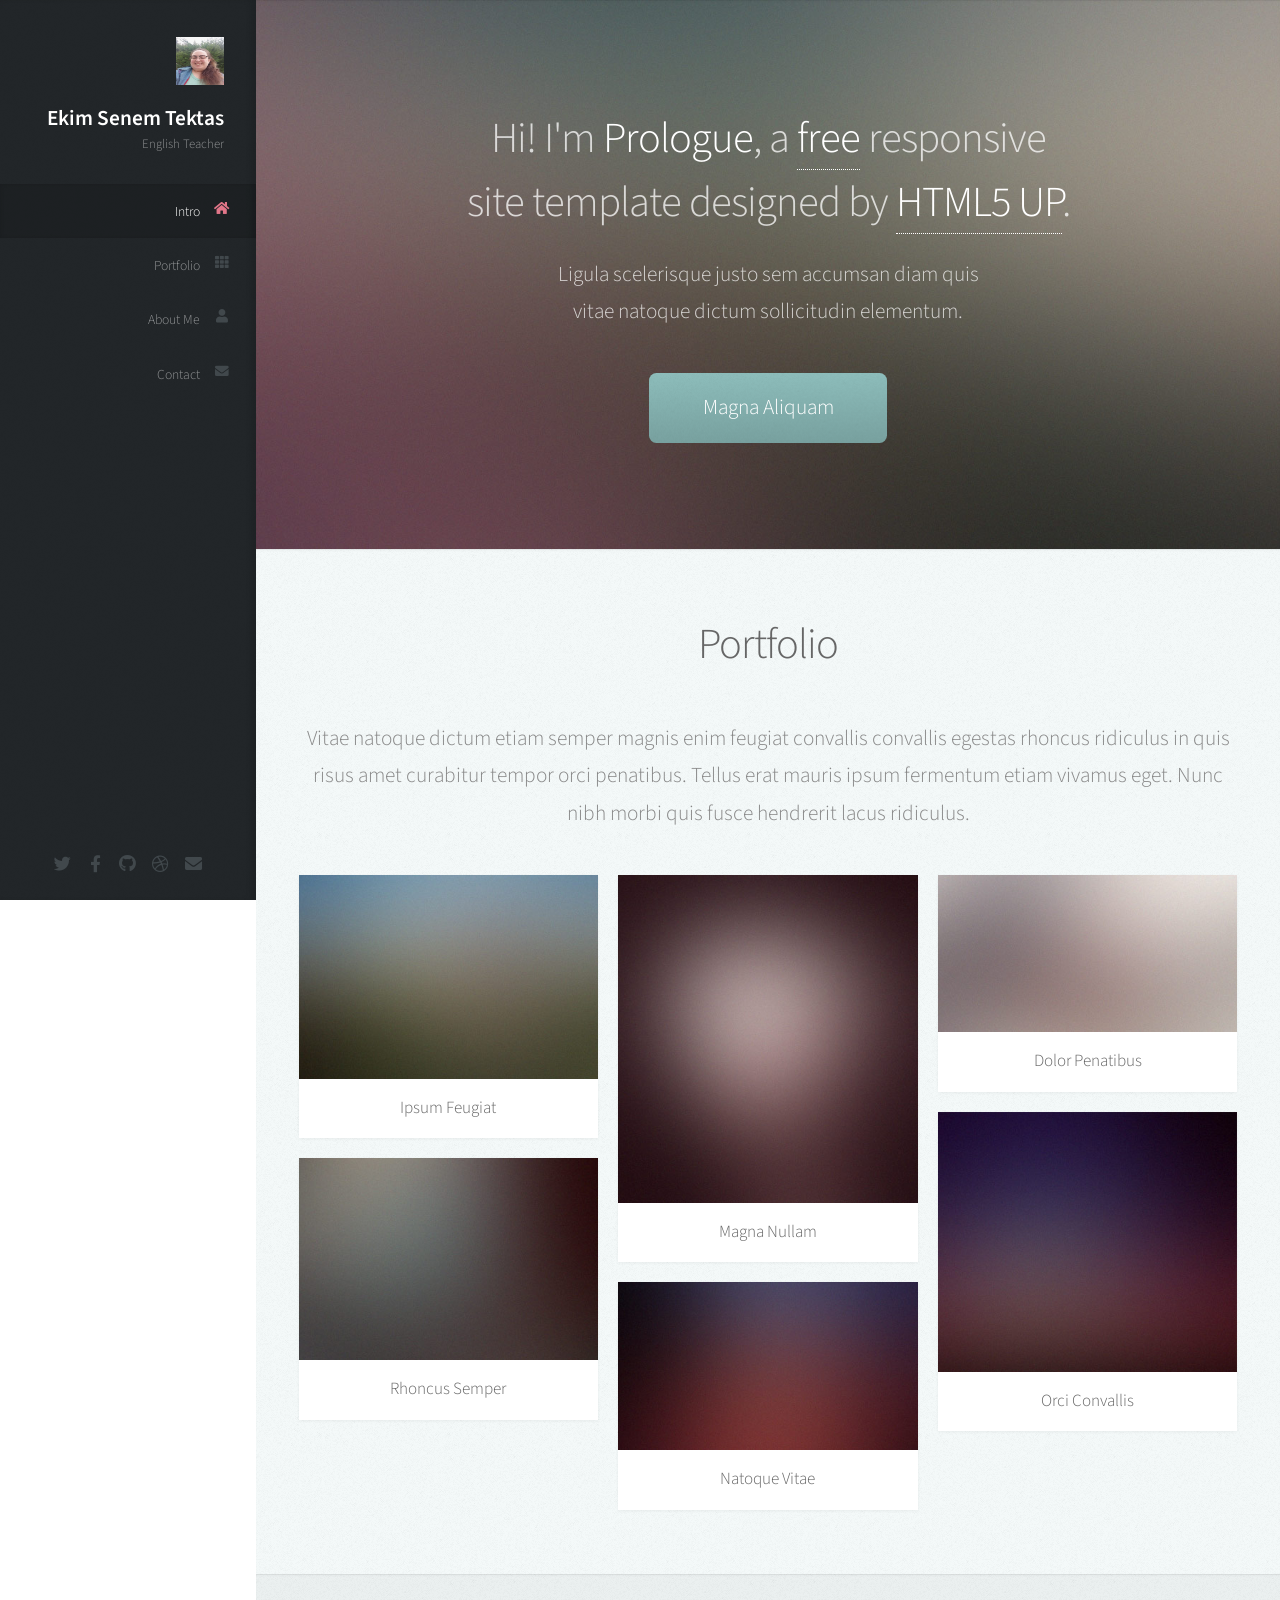
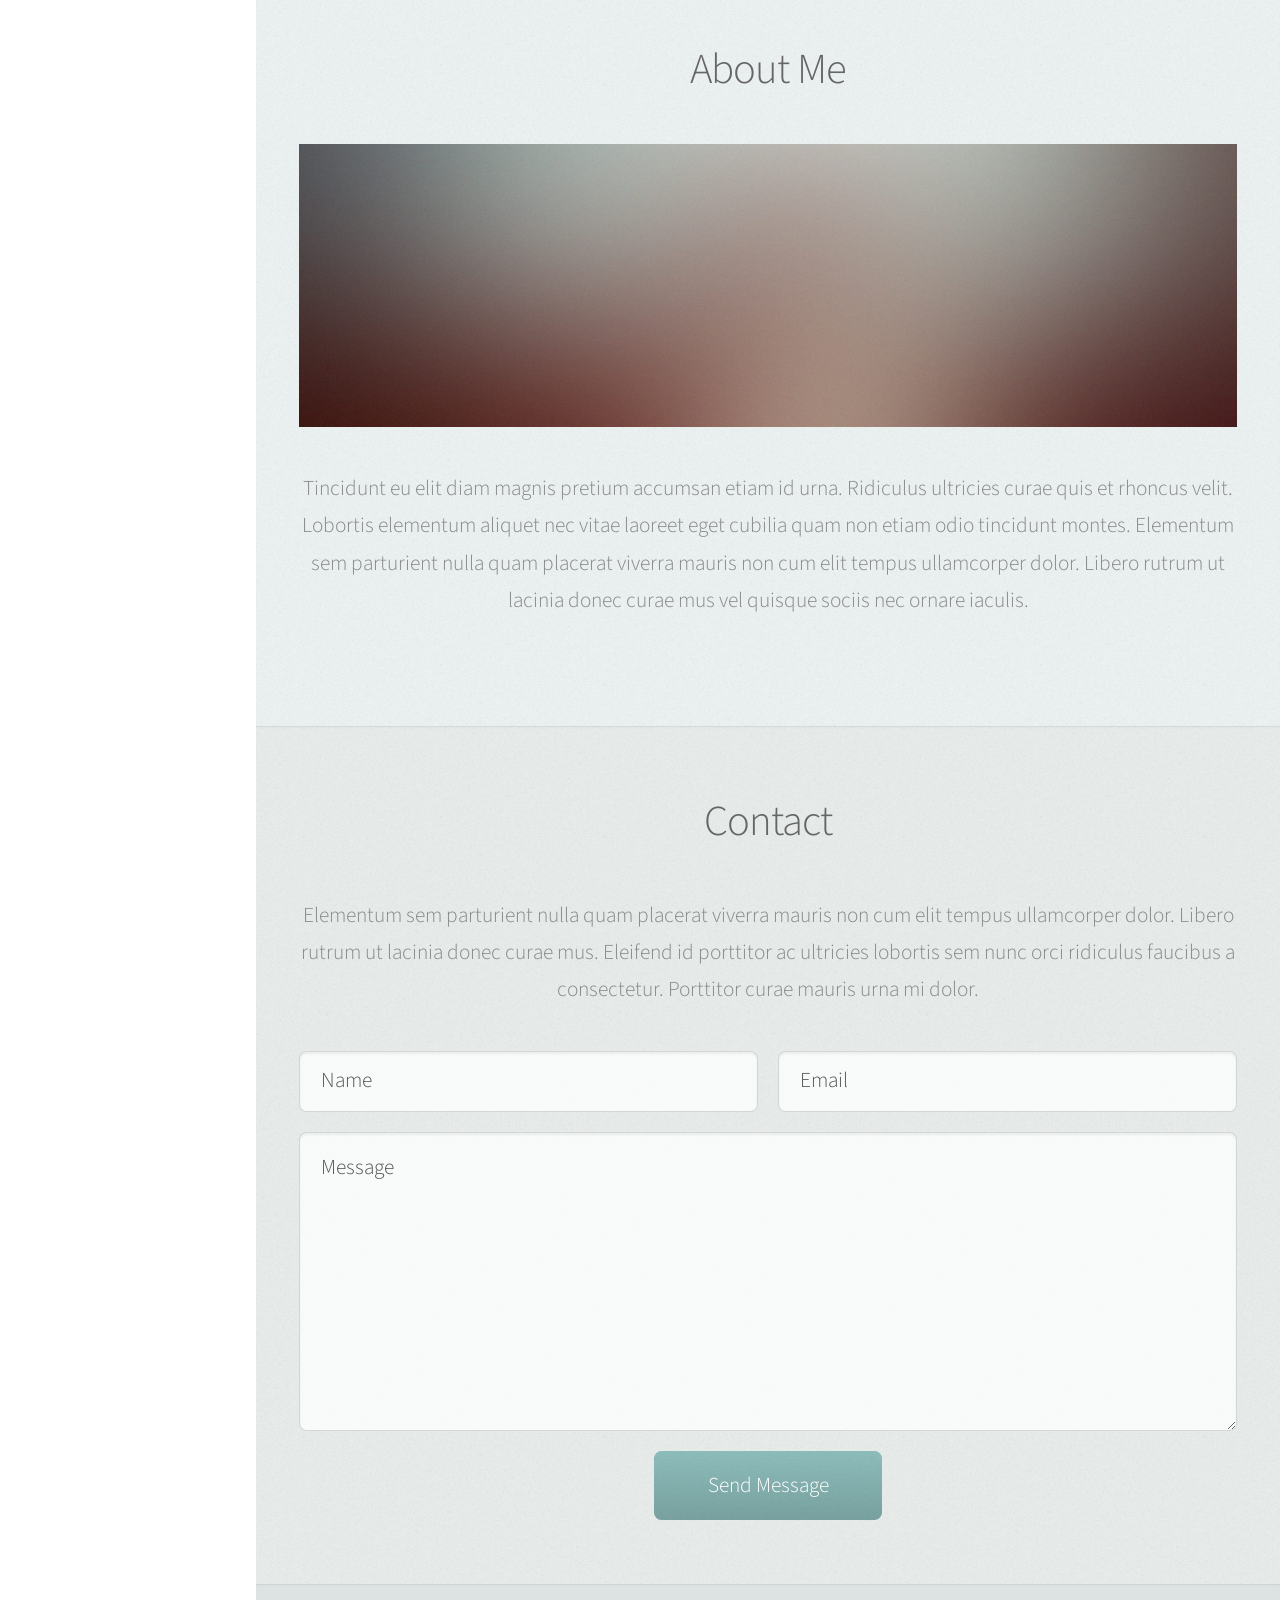
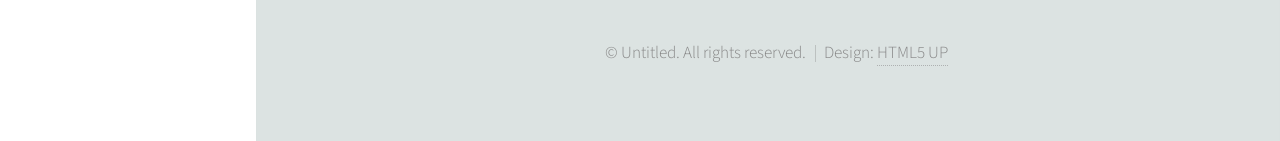
==== commit ad183986: "Updated Index.HTML to change name and job description of myself" ====
--- a/PracticeSite3/index.html
+++ b/PracticeSite3/index.html
@@ -21,8 +21,8 @@
 					<!-- Logo -->
 						<div id="logo">
 							<span class="image avatar48"><img src="images/avatar.jpg" alt="" /></span>
-							<h1 id="title">Jane Doe</h1>
-							<p>Hyperspace Engineer</p>
+							<h1 id="title">Ekim Senem Tektas</h1>
+							<p>English Teacher</p>
 						</div>
 
 					<!-- Nav -->
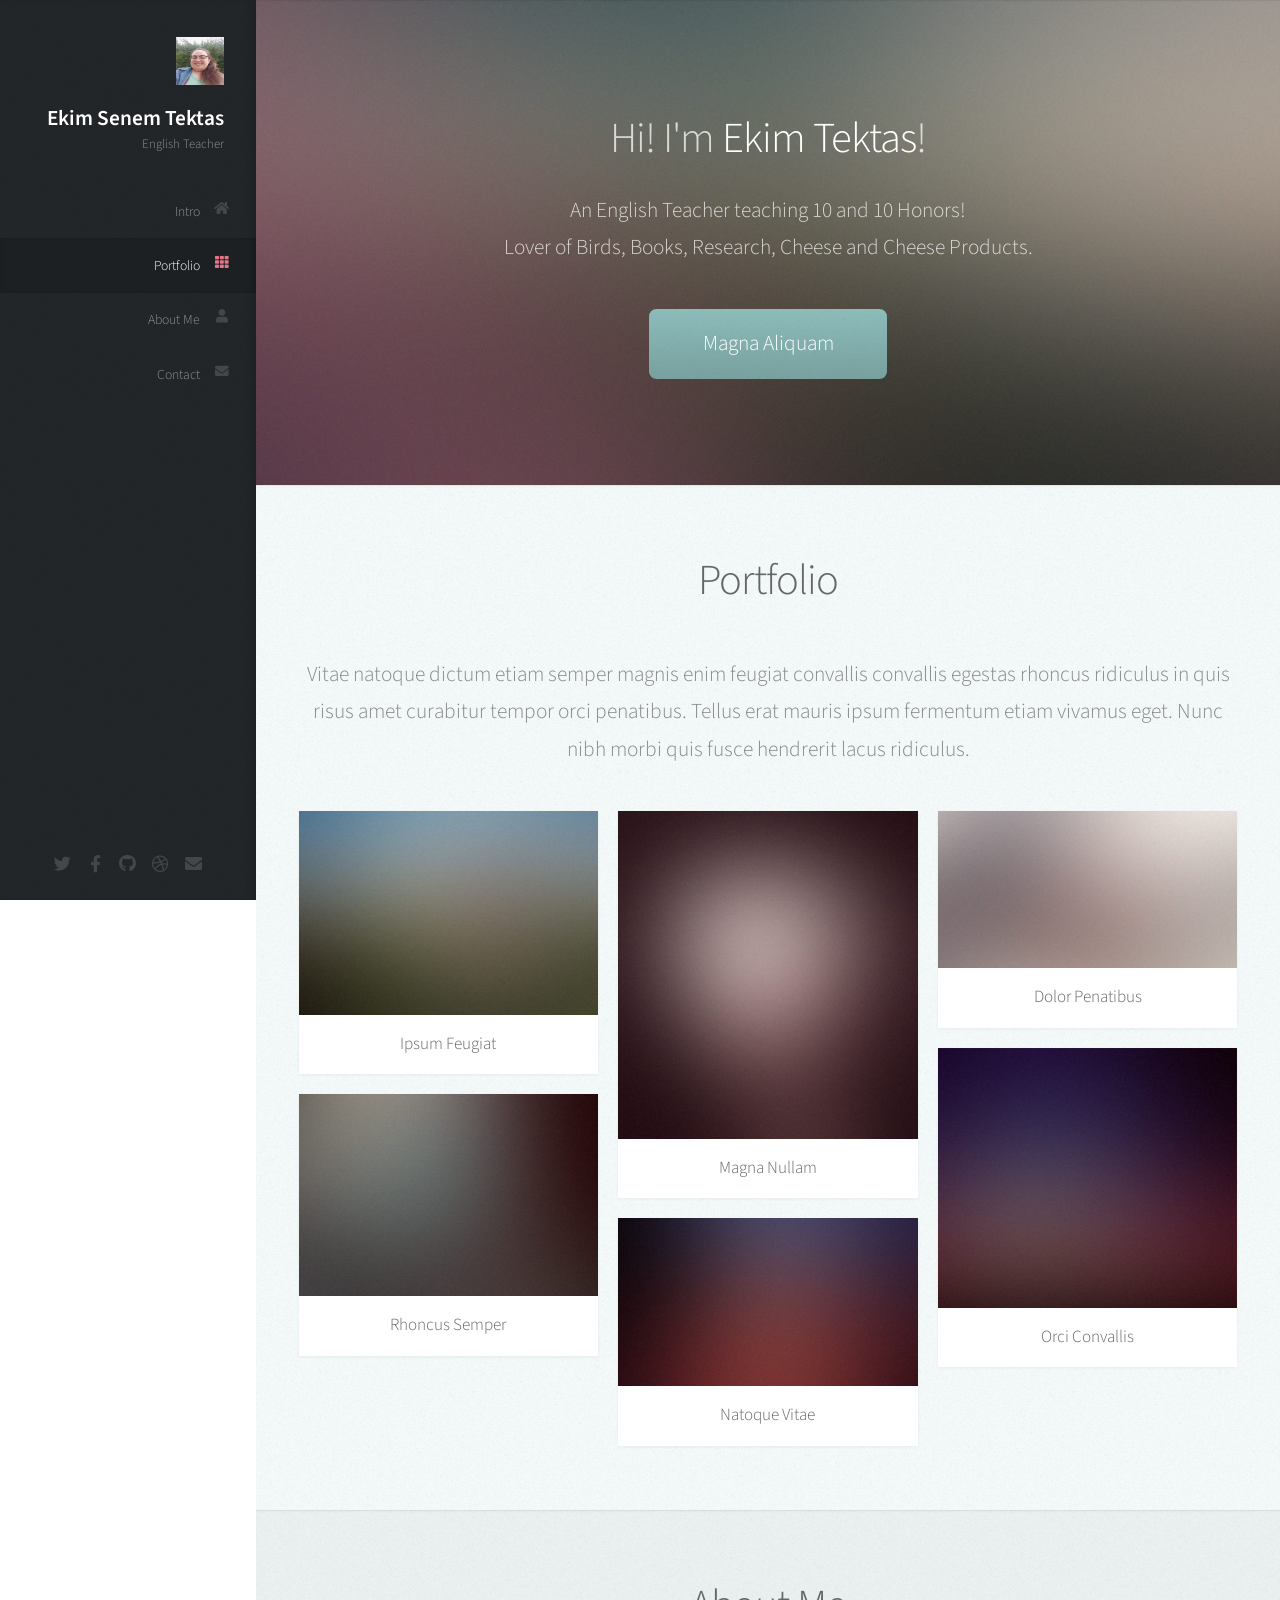
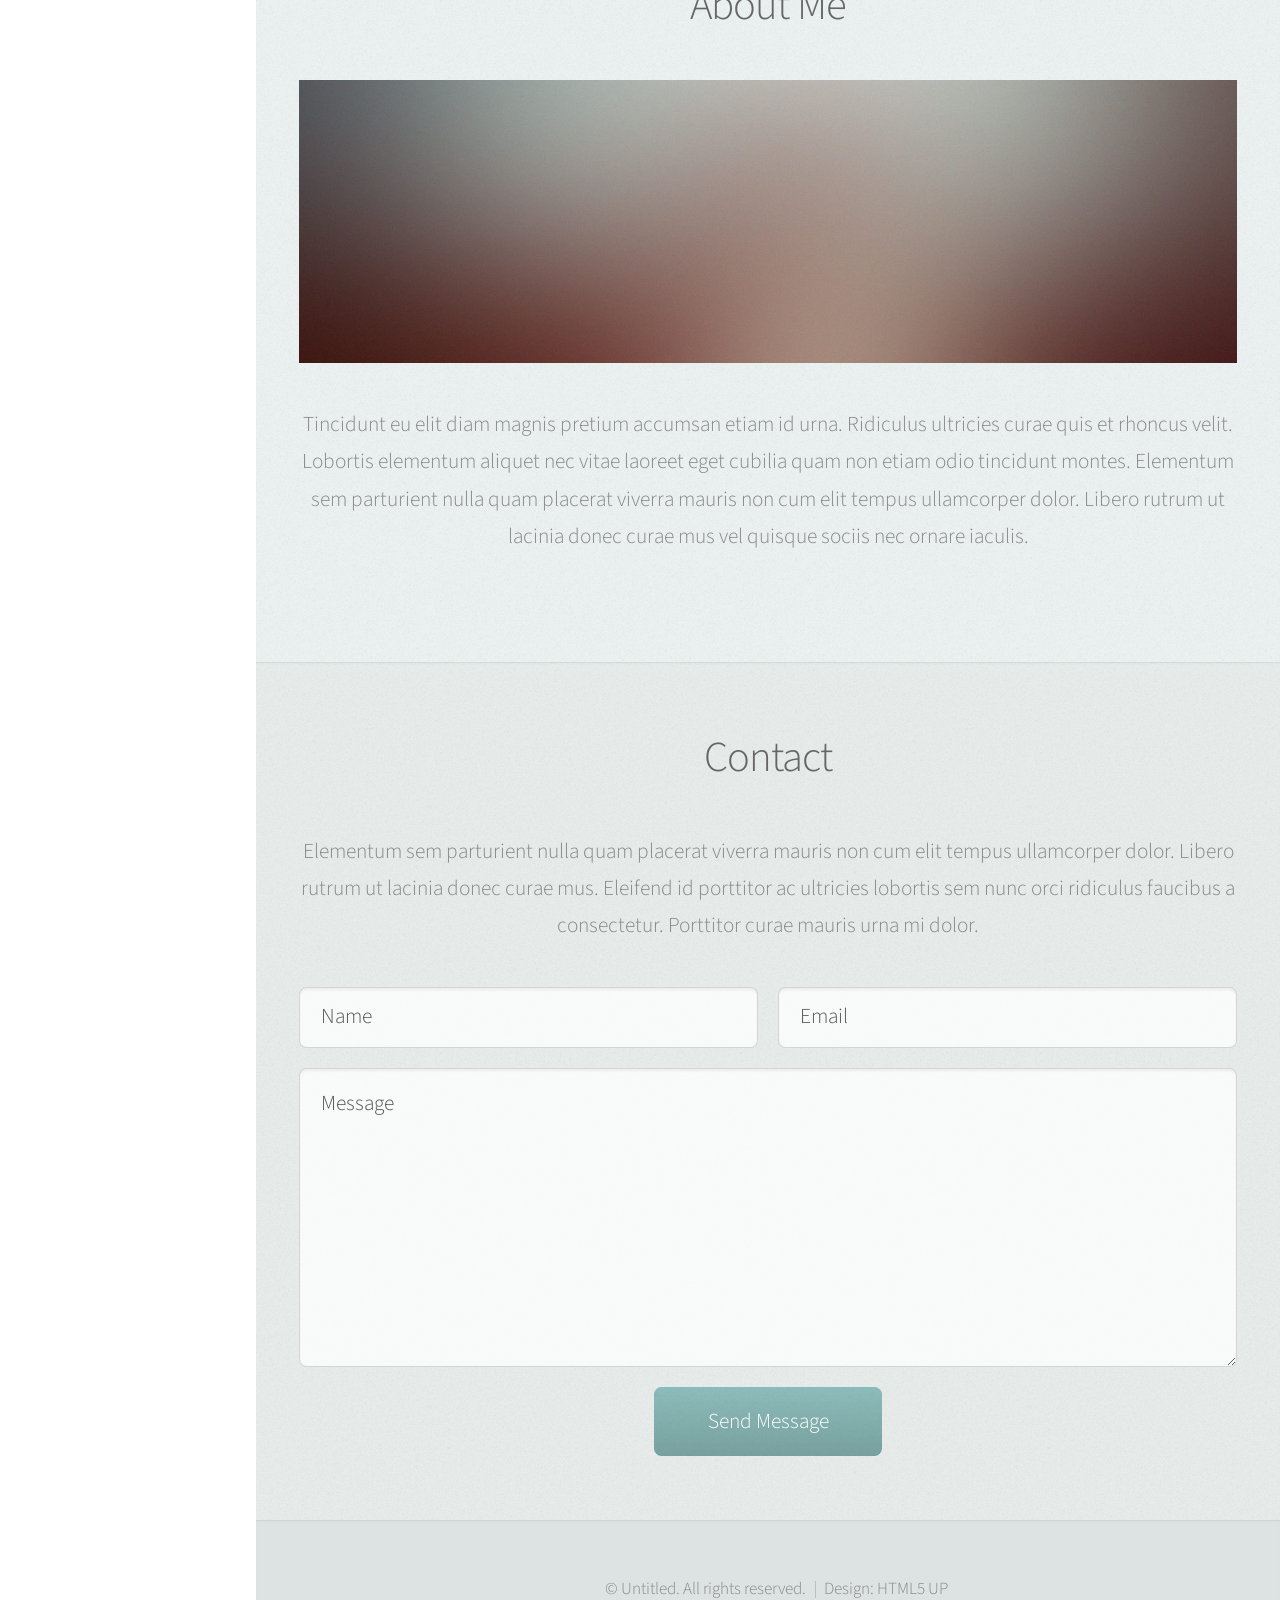
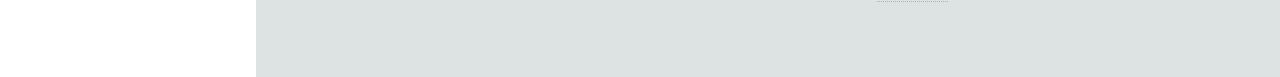
==== commit c974b8bc: "Updated Main 1 with Introduction" ====
--- a/PracticeSite3/index.html
+++ b/PracticeSite3/index.html
@@ -60,10 +60,9 @@
 						<div class="container">
 
 							<header>
-								<h2 class="alt">Hi! I'm <strong>Prologue</strong>, a <a href="http://html5up.net/license">free</a> responsive<br />
-								site template designed by <a href="http://html5up.net">HTML5 UP</a>.</h2>
-								<p>Ligula scelerisque justo sem accumsan diam quis<br />
-								vitae natoque dictum sollicitudin elementum.</p>
+								<h2 class="alt">Hi! I'm <strong>Ekim Tektas</strong>!</h2>
+								<p>An English Teacher teaching 10 and 10 Honors!<br />
+								Lover of Birds, Books, Research, Cheese and Cheese Products.</p>
 							</header>
 
 							<footer>
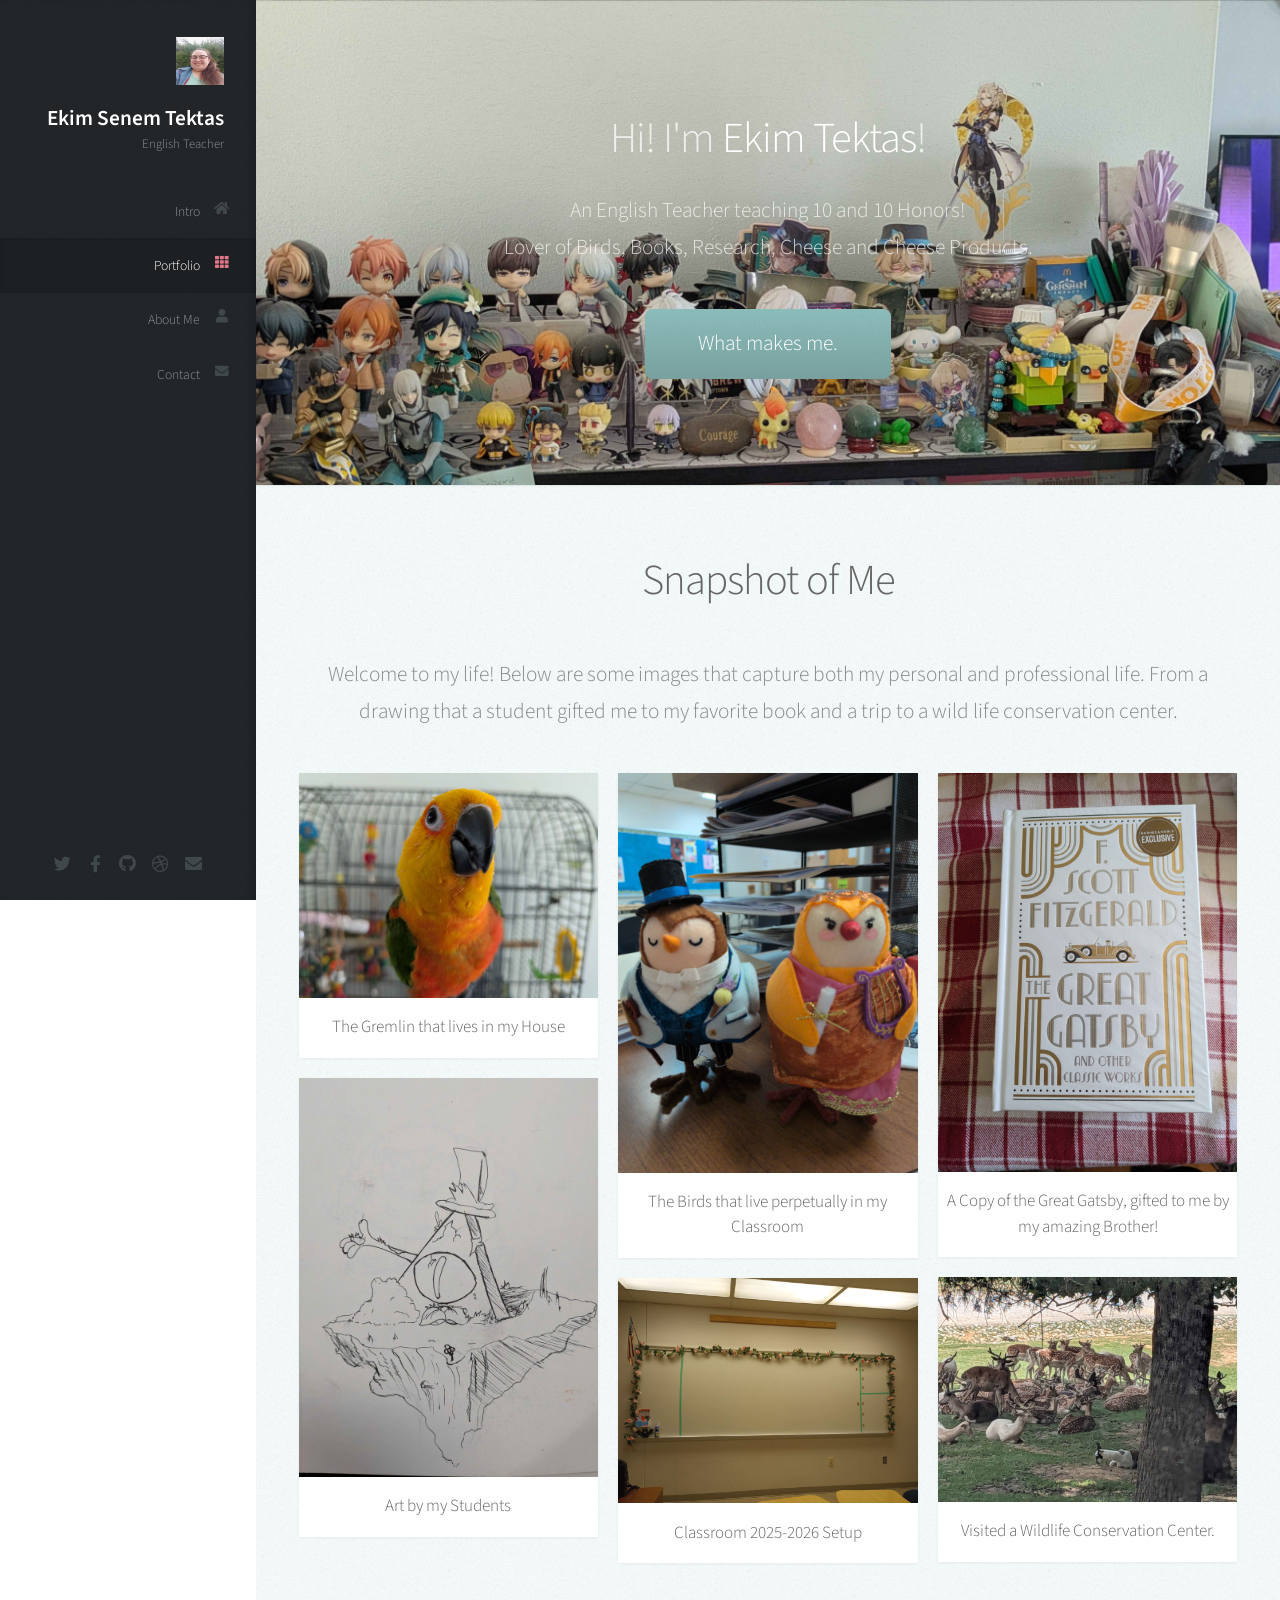
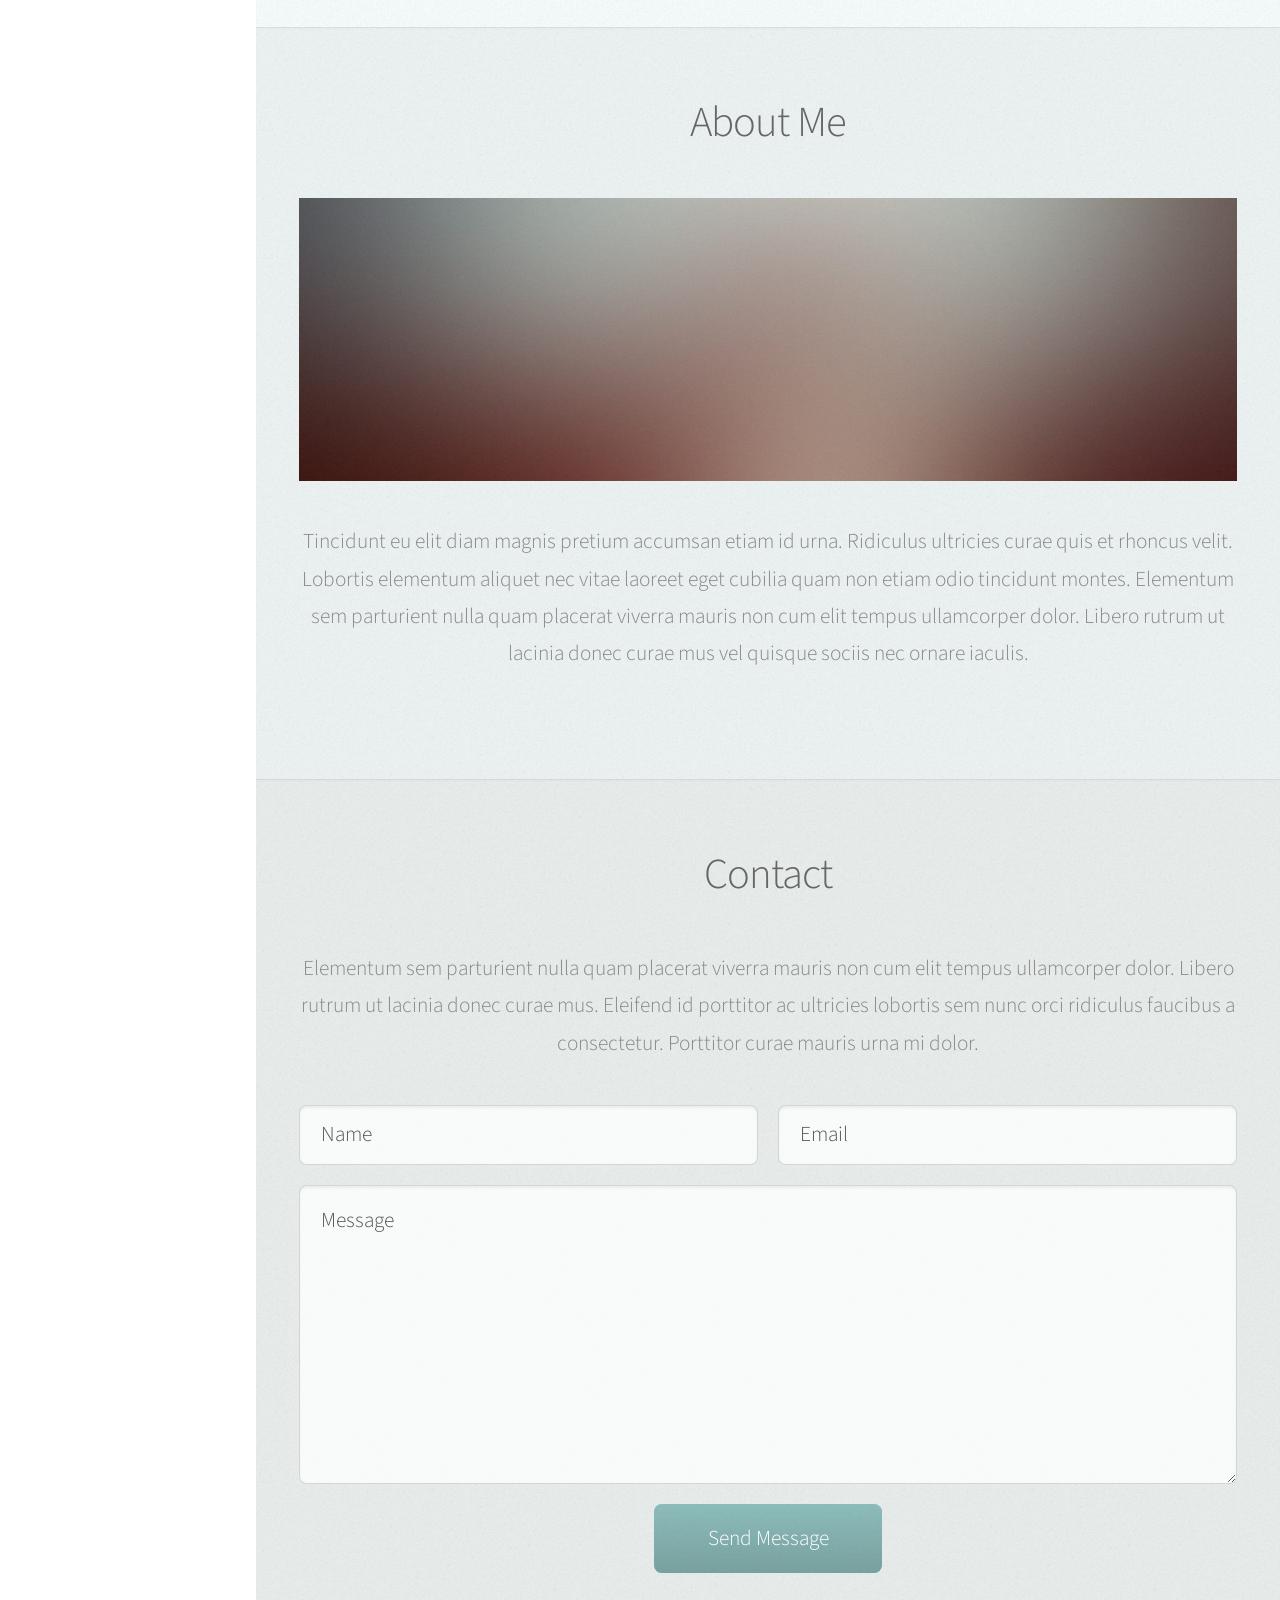
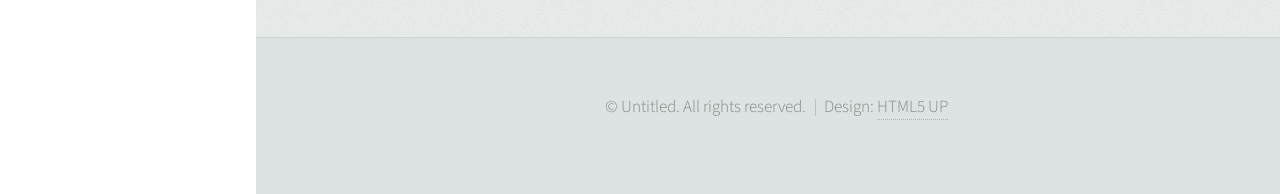
==== commit 73bbacff: "Updated the Pictures, Descriptions and Introduction in the Portfolio Section" ====
--- a/PracticeSite3/index.html
+++ b/PracticeSite3/index.html
@@ -66,7 +66,7 @@
 							</header>
 
 							<footer>
-								<a href="#portfolio" class="button scrolly">Magna Aliquam</a>
+								<a href="#portfolio" class="button scrolly">What makes me.</a>
 							</footer>
 
 						</div>
@@ -77,26 +77,23 @@
 						<div class="container">
 
 							<header>
-								<h2>Portfolio</h2>
-							</header>
-
-							<p>Vitae natoque dictum etiam semper magnis enim feugiat convallis convallis
-							egestas rhoncus ridiculus in quis risus amet curabitur tempor orci penatibus.
-							Tellus erat mauris ipsum fermentum etiam vivamus eget. Nunc nibh morbi quis
-							fusce hendrerit lacus ridiculus.</p>
+								<h2>Snapshot of Me</h2>
+							</header>
+
+							<p>Welcome to my life! Below are some images that capture both my personal and professional life. From a drawing that a student gifted me to my favorite book and a trip to a wild life conservation center.</p>
 
 							<div class="row">
 								<div class="col-4 col-12-mobile">
 									<article class="item">
 										<a href="#" class="image fit"><img src="images/pic02.jpg" alt="" /></a>
 										<header>
-											<h3>Ipsum Feugiat</h3>
+											<h3>The Gremlin that lives in my House</h3>
 										</header>
 									</article>
 									<article class="item">
 										<a href="#" class="image fit"><img src="images/pic03.jpg" alt="" /></a>
 										<header>
-											<h3>Rhoncus Semper</h3>
+											<h3>Art by my Students</h3>
 										</header>
 									</article>
 								</div>
@@ -104,13 +101,13 @@
 									<article class="item">
 										<a href="#" class="image fit"><img src="images/pic04.jpg" alt="" /></a>
 										<header>
-											<h3>Magna Nullam</h3>
+											<h3>The Birds that live perpetually in my Classroom</h3>
 										</header>
 									</article>
 									<article class="item">
 										<a href="#" class="image fit"><img src="images/pic05.jpg" alt="" /></a>
 										<header>
-											<h3>Natoque Vitae</h3>
+											<h3>Classroom 2025-2026 Setup</h3>
 										</header>
 									</article>
 								</div>
@@ -118,13 +115,13 @@
 									<article class="item">
 										<a href="#" class="image fit"><img src="images/pic06.jpg" alt="" /></a>
 										<header>
-											<h3>Dolor Penatibus</h3>
+											<h3>A Copy of the Great Gatsby, gifted to me by my amazing Brother!</h3>
 										</header>
 									</article>
 									<article class="item">
 										<a href="#" class="image fit"><img src="images/pic07.jpg" alt="" /></a>
 										<header>
-											<h3>Orci Convallis</h3>
+											<h3>Visited a Wildlife Conservation Center.</h3>
 										</header>
 									</article>
 								</div>
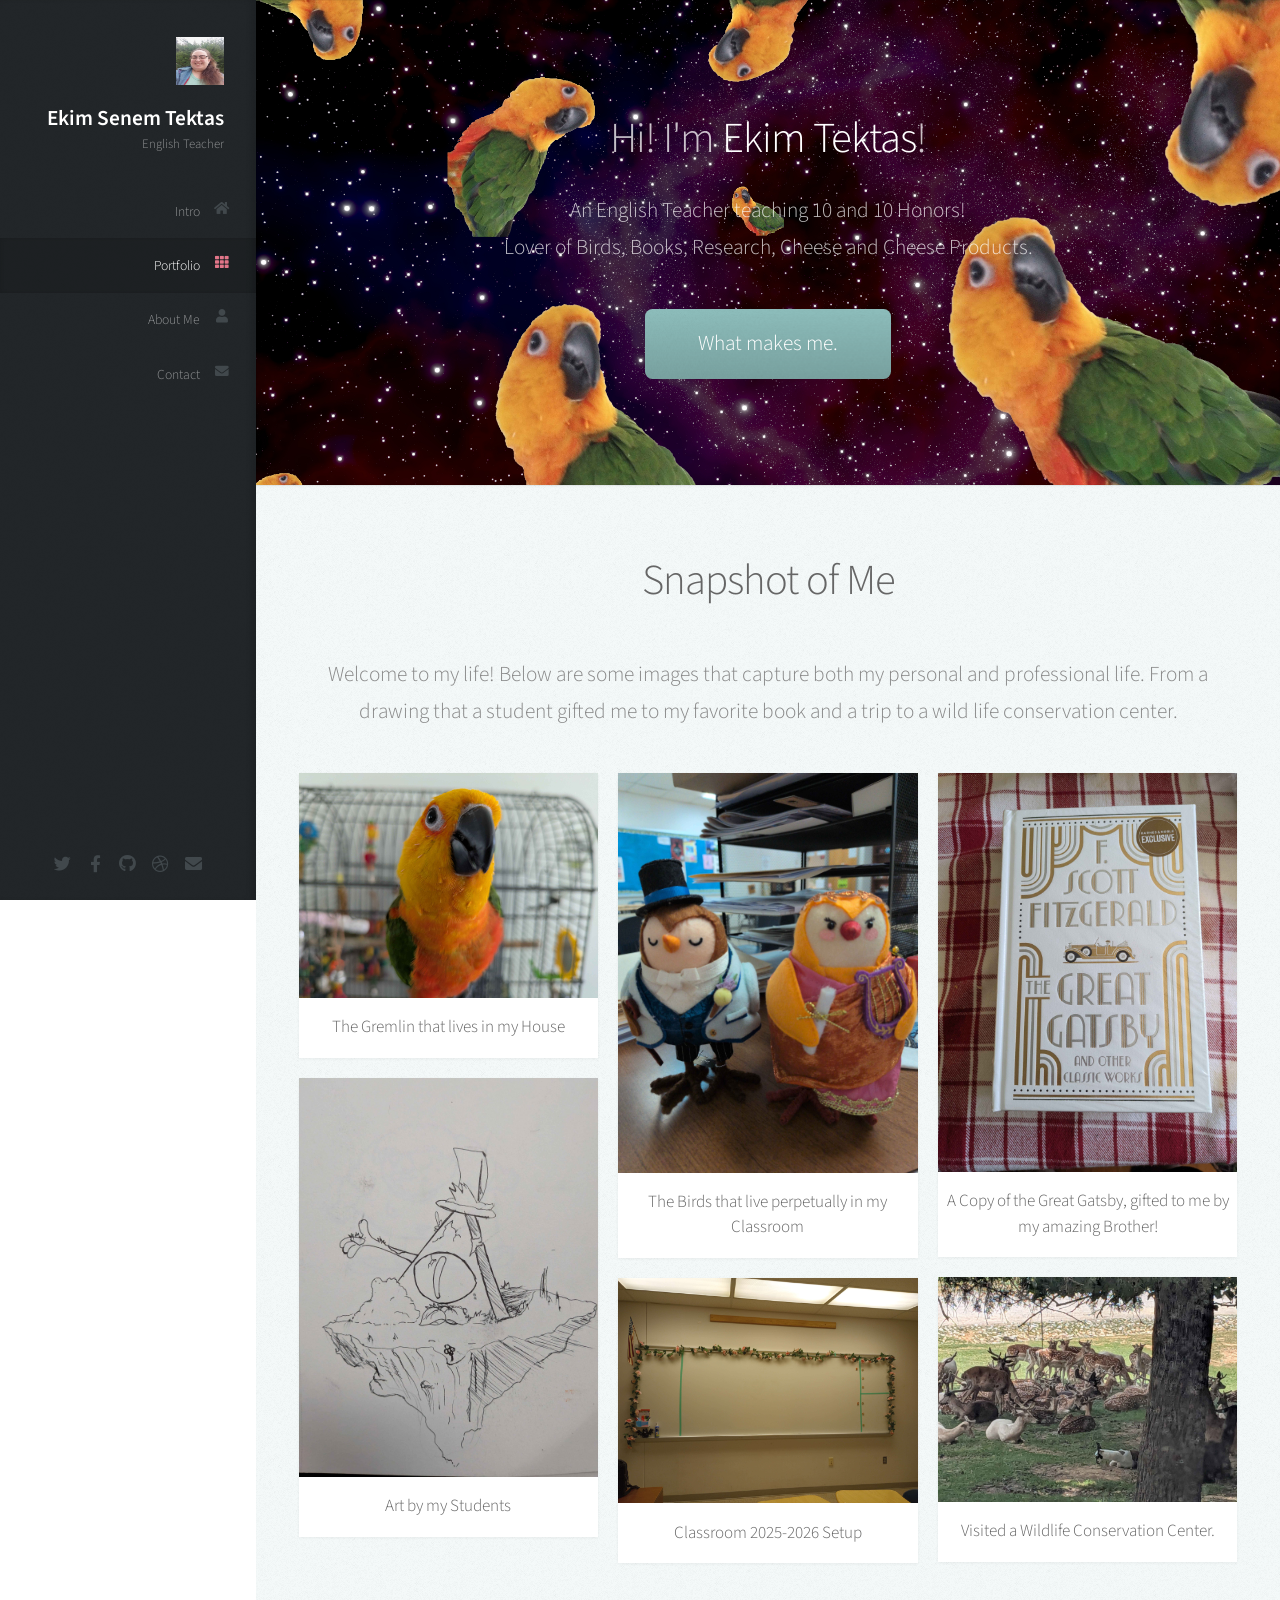
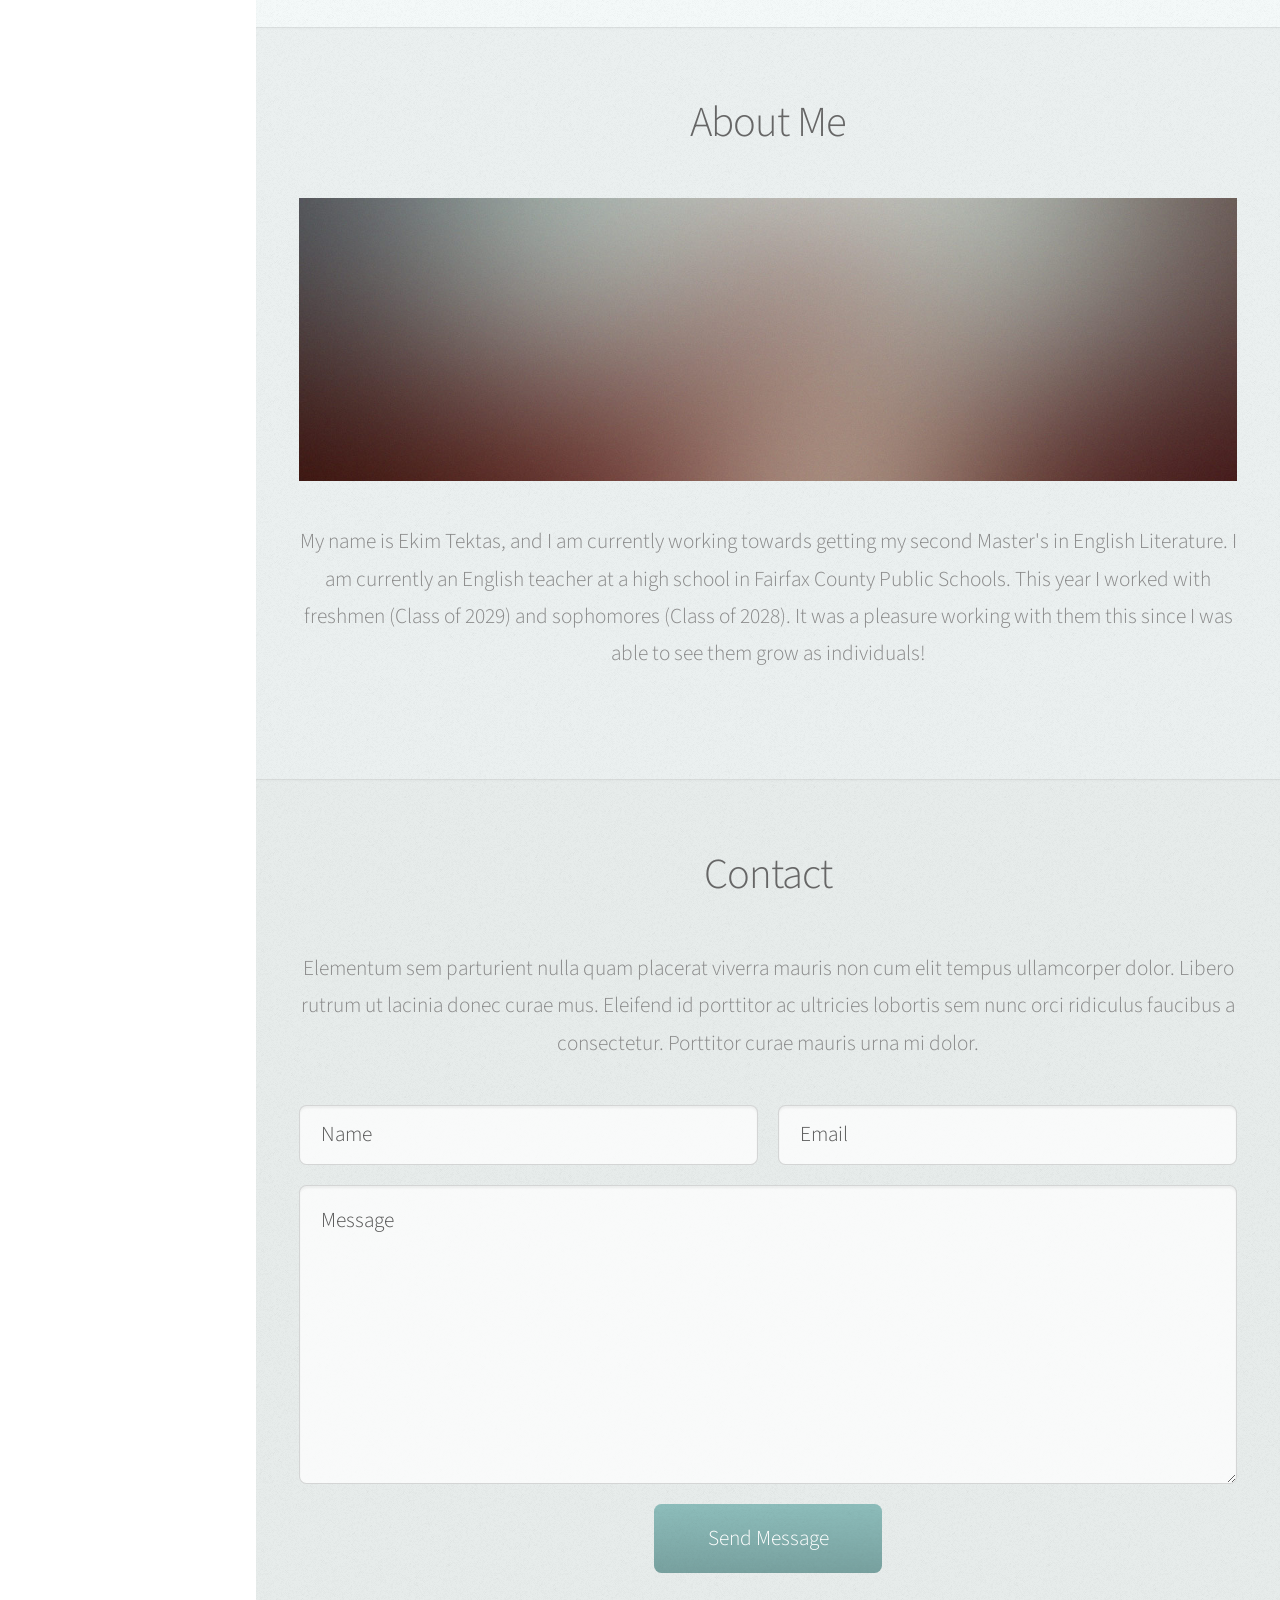
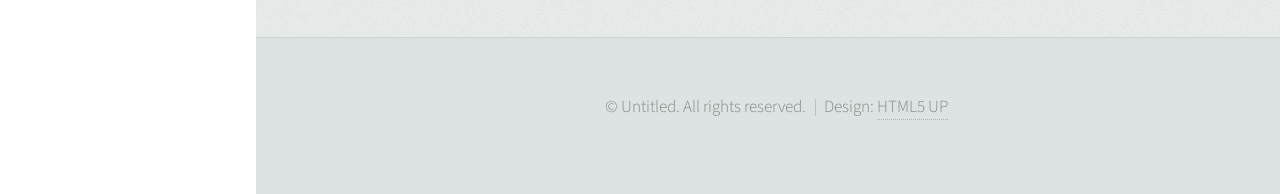
==== commit bdebb085: "Updated the About me Section with a description" ====
--- a/PracticeSite3/index.html
+++ b/PracticeSite3/index.html
@@ -140,12 +140,7 @@
 
 							<a href="#" class="image featured"><img src="images/pic08.jpg" alt="" /></a>
 
-							<p>Tincidunt eu elit diam magnis pretium accumsan etiam id urna. Ridiculus
-							ultricies curae quis et rhoncus velit. Lobortis elementum aliquet nec vitae
-							laoreet eget cubilia quam non etiam odio tincidunt montes. Elementum sem
-							parturient nulla quam placerat viverra mauris non cum elit tempus ullamcorper
-							dolor. Libero rutrum ut lacinia donec curae mus vel quisque sociis nec
-							ornare iaculis.</p>
+							<p>My name is Ekim Tektas, and I am currently working towards getting my second Master's in English Literature. I am currently an English teacher at a high school in Fairfax County Public Schools. This year I worked with freshmen (Class of 2029) and sophomores (Class of 2028). It was a pleasure working with them this since I was able to see them grow as individuals!</p>
 
 						</div>
 					</section>
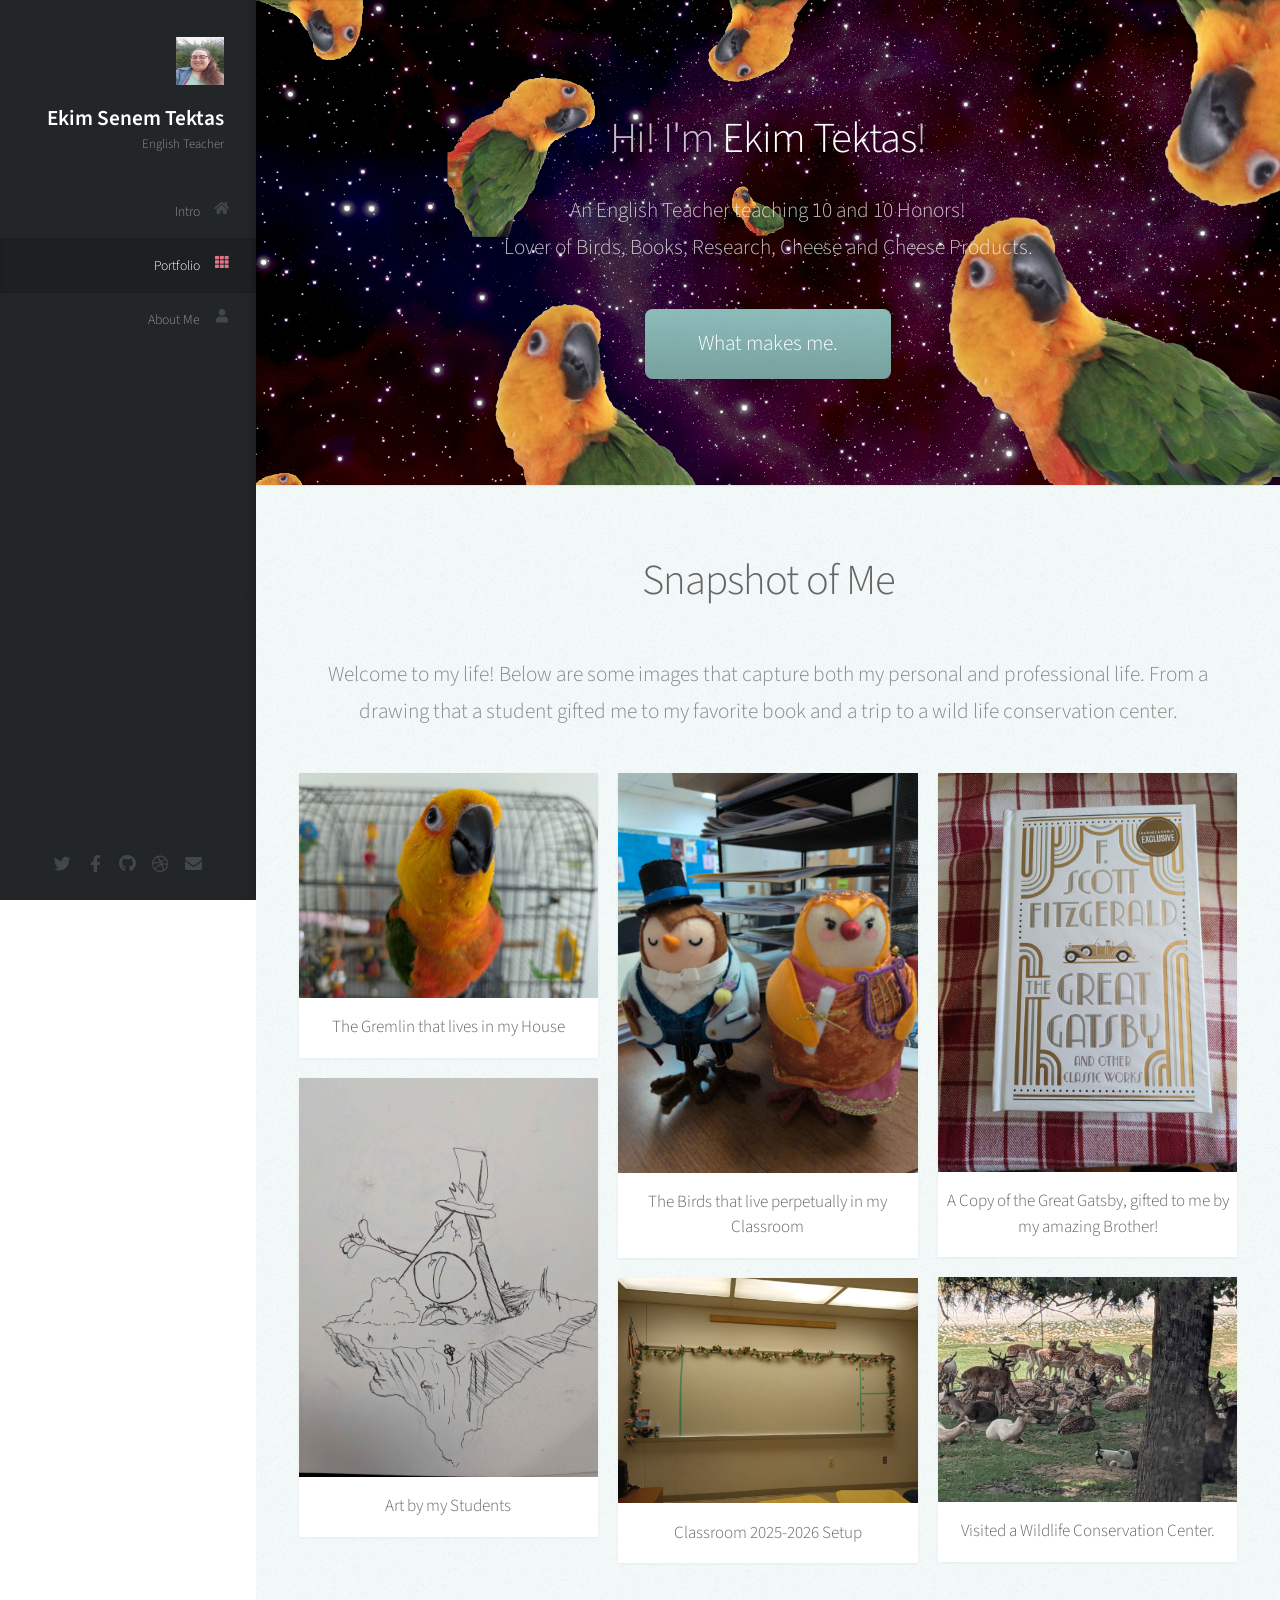
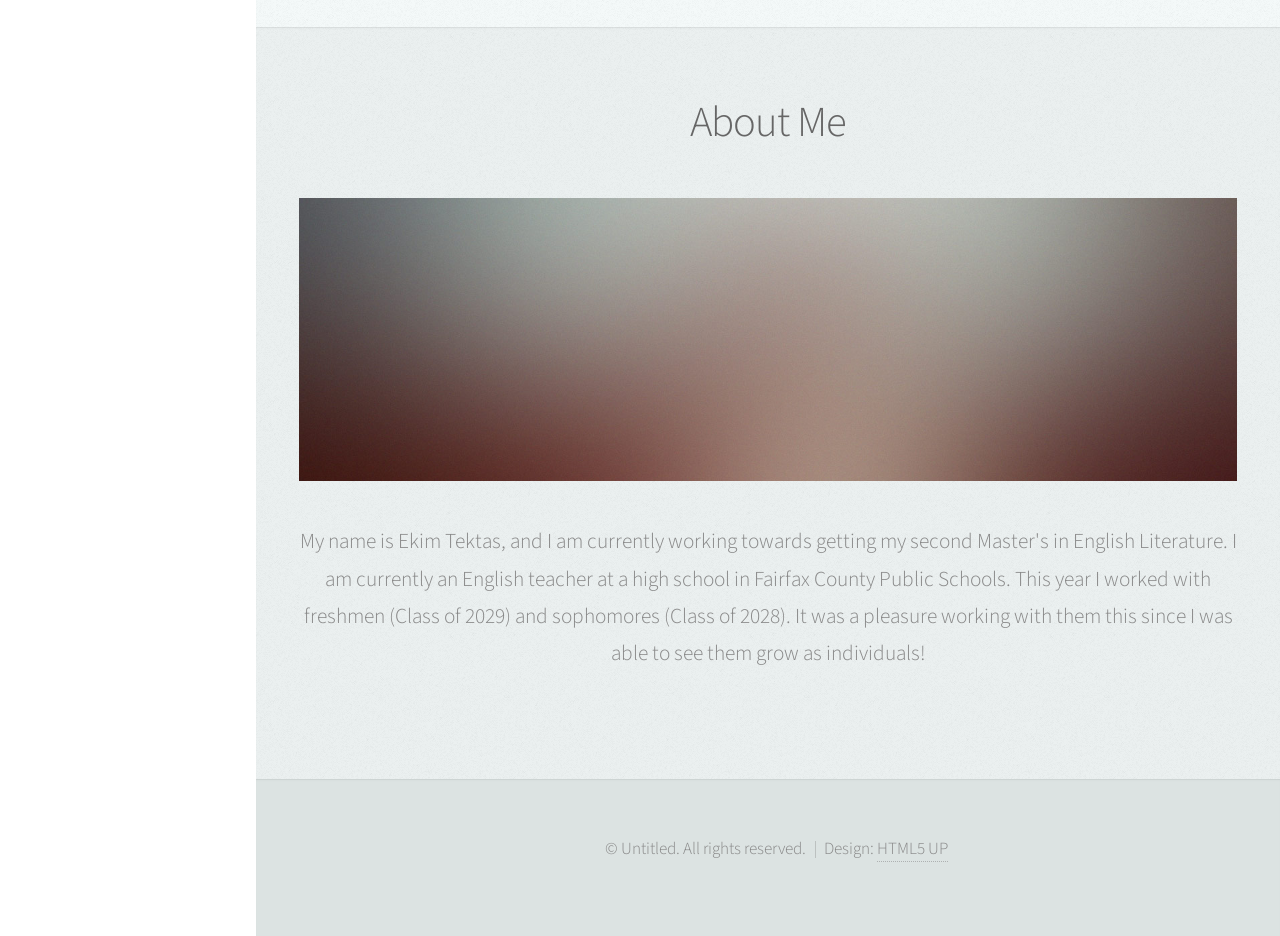
==== commit 50e817d7: "Got rid of the contact section" ====
--- a/PracticeSite3/index.html
+++ b/PracticeSite3/index.html
@@ -31,7 +31,6 @@
 								<li><a href="#top" id="top-link"><span class="icon solid fa-home">Intro</span></a></li>
 								<li><a href="#portfolio" id="portfolio-link"><span class="icon solid fa-th">Portfolio</span></a></li>
 								<li><a href="#about" id="about-link"><span class="icon solid fa-user">About Me</span></a></li>
-								<li><a href="#contact" id="contact-link"><span class="icon solid fa-envelope">Contact</span></a></li>
 							</ul>
 						</nav>
 
@@ -145,34 +144,6 @@
 						</div>
 					</section>
 
-				<!-- Contact -->
-					<section id="contact" class="four">
-						<div class="container">
-
-							<header>
-								<h2>Contact</h2>
-							</header>
-
-							<p>Elementum sem parturient nulla quam placerat viverra
-							mauris non cum elit tempus ullamcorper dolor. Libero rutrum ut lacinia
-							donec curae mus. Eleifend id porttitor ac ultricies lobortis sem nunc
-							orci ridiculus faucibus a consectetur. Porttitor curae mauris urna mi dolor.</p>
-
-							<form method="post" action="#">
-								<div class="row">
-									<div class="col-6 col-12-mobile"><input type="text" name="name" placeholder="Name" /></div>
-									<div class="col-6 col-12-mobile"><input type="text" name="email" placeholder="Email" /></div>
-									<div class="col-12">
-										<textarea name="message" placeholder="Message"></textarea>
-									</div>
-									<div class="col-12">
-										<input type="submit" value="Send Message" />
-									</div>
-								</div>
-							</form>
-
-						</div>
-					</section>
 
 			</div>
 
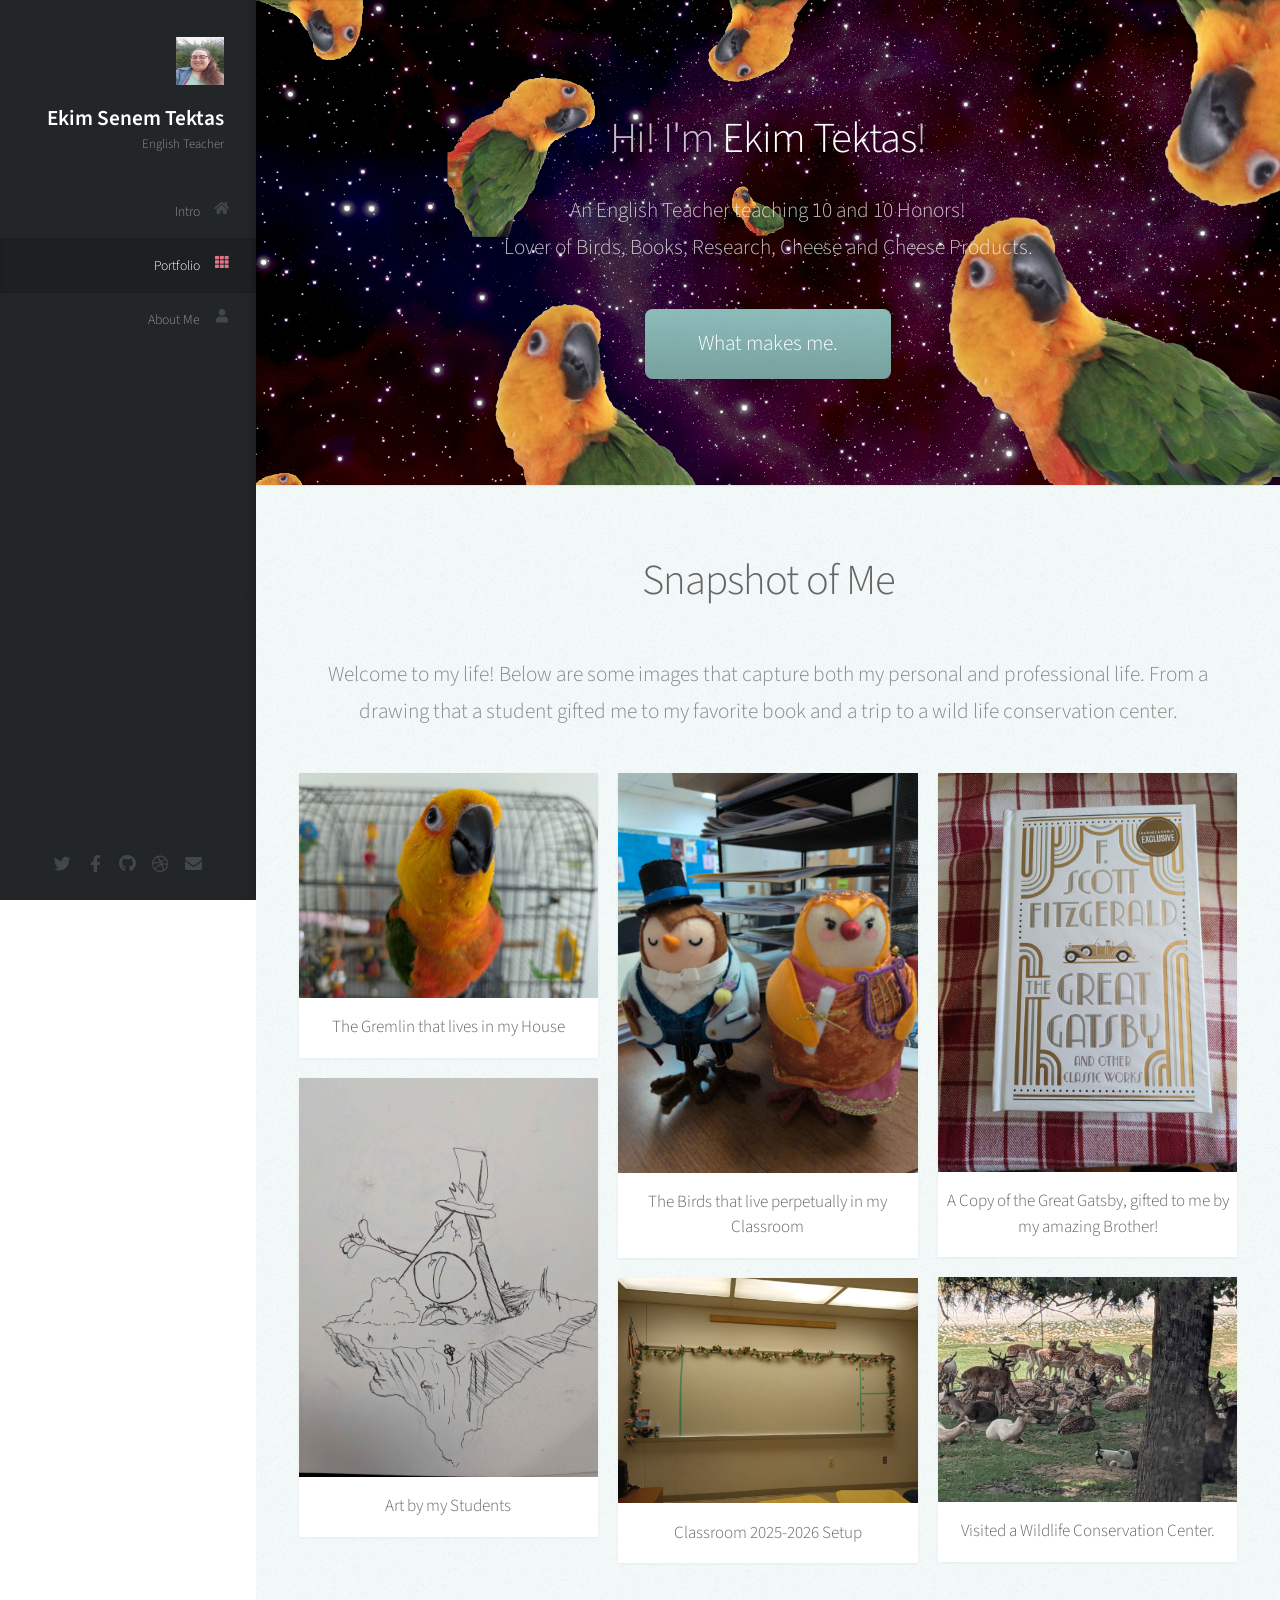
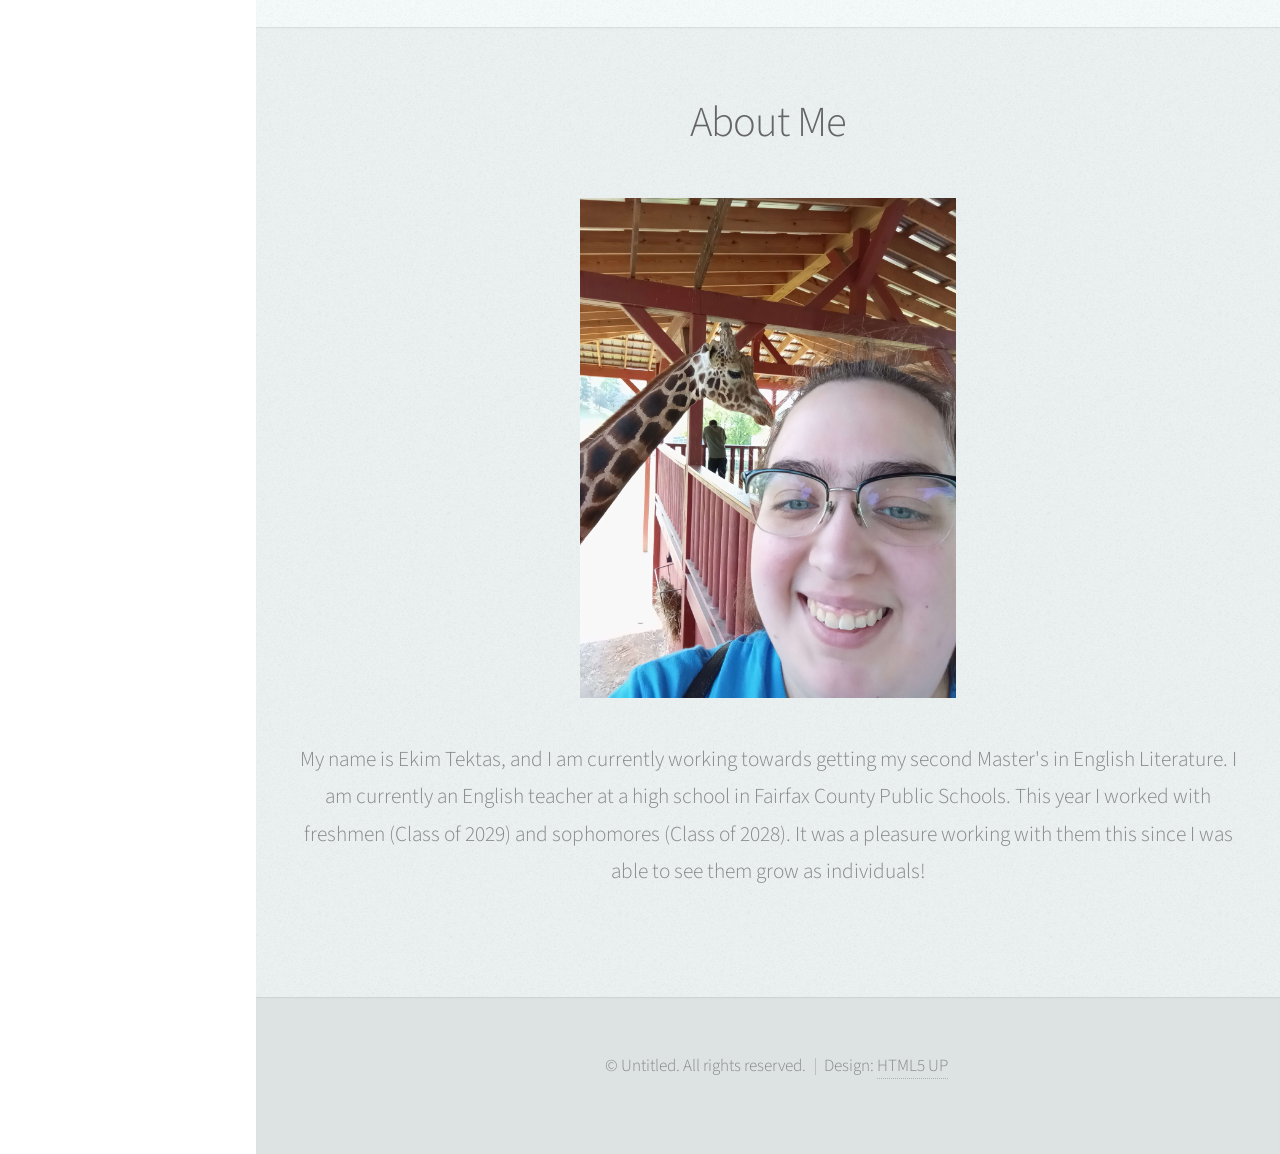
==== commit 560f9c4a: "added the Photo of myself to the About me Section" ====
--- a/PracticeSite3/index.html
+++ b/PracticeSite3/index.html
@@ -137,7 +137,7 @@
 								<h2>About Me</h2>
 							</header>
 
-							<a href="#" class="image featured"><img src="images/pic08.jpg" alt="" /></a>
+							<a href="#" class="image featured"><img src="images/pic08.jpg" alt="" style="max-width: 40%; margin: 0 auto; display: block;" /></a>
 
 							<p>My name is Ekim Tektas, and I am currently working towards getting my second Master's in English Literature. I am currently an English teacher at a high school in Fairfax County Public Schools. This year I worked with freshmen (Class of 2029) and sophomores (Class of 2028). It was a pleasure working with them this since I was able to see them grow as individuals!</p>
 
